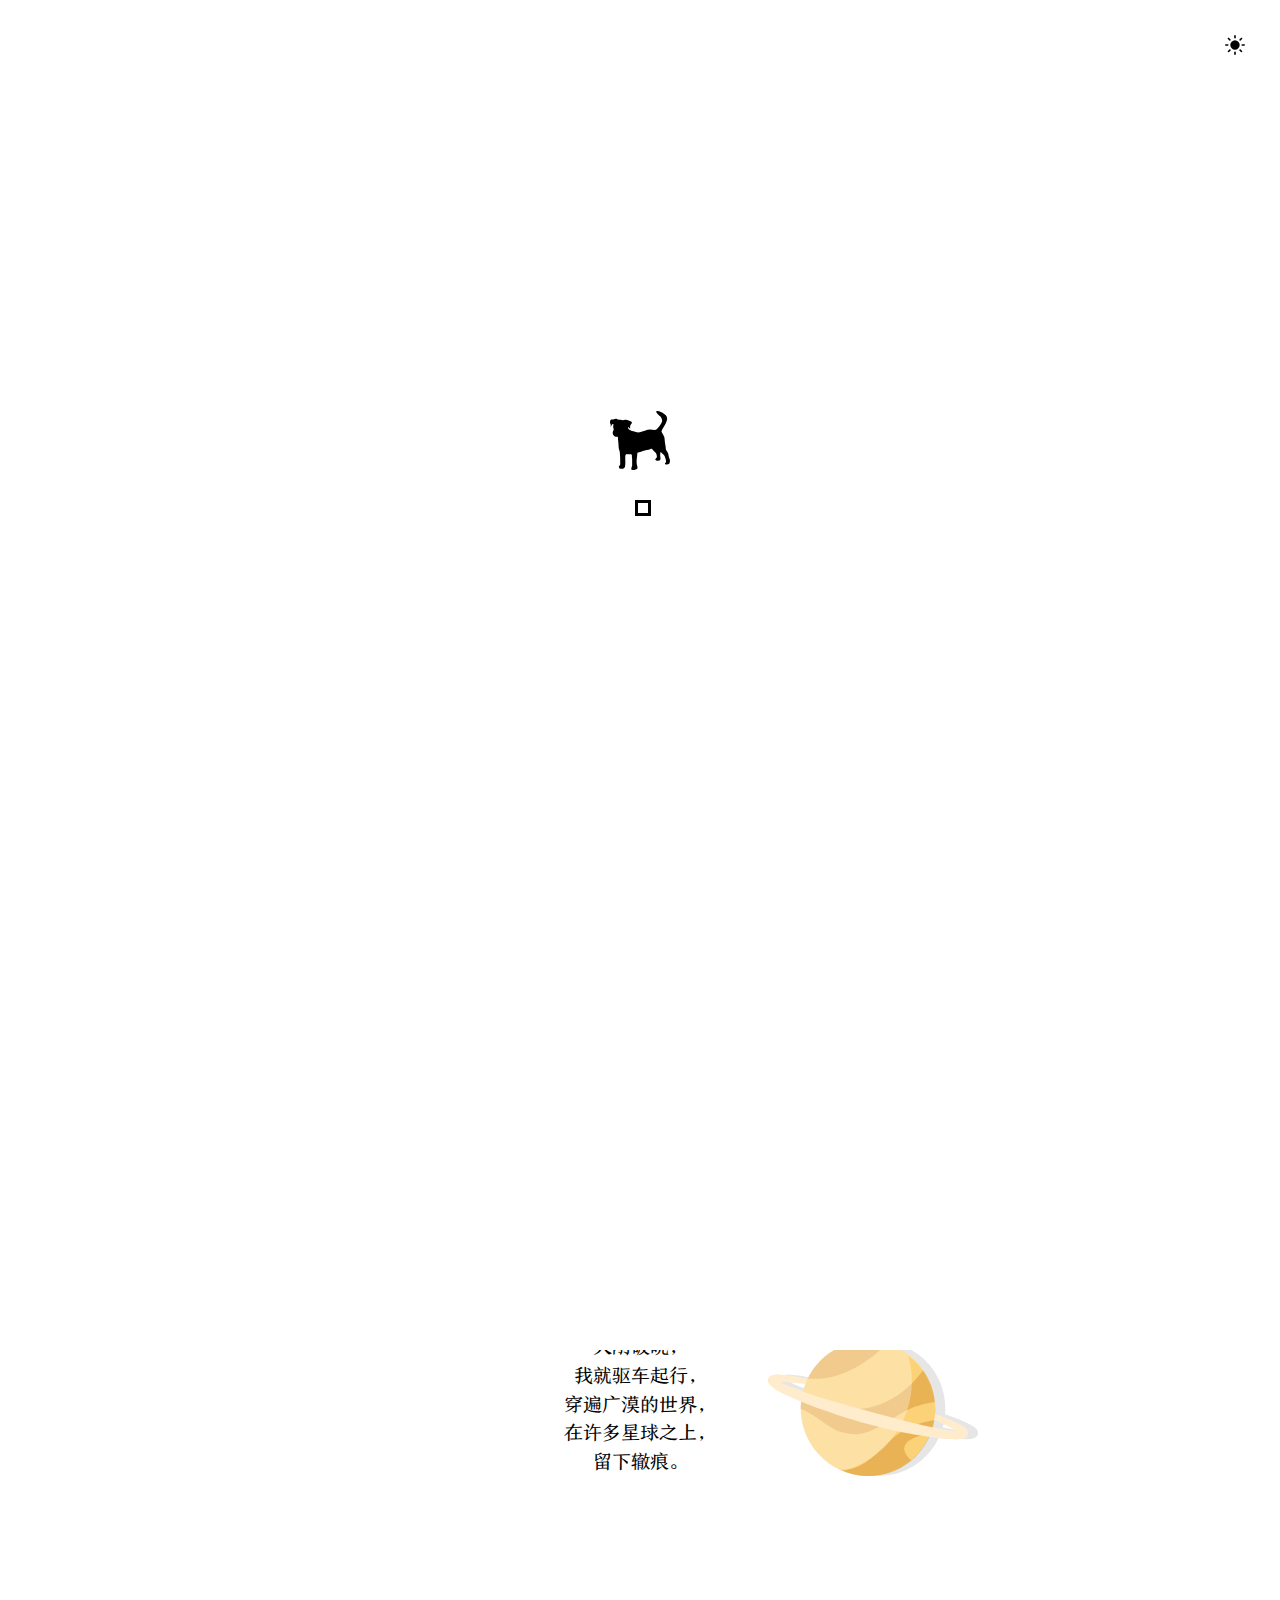
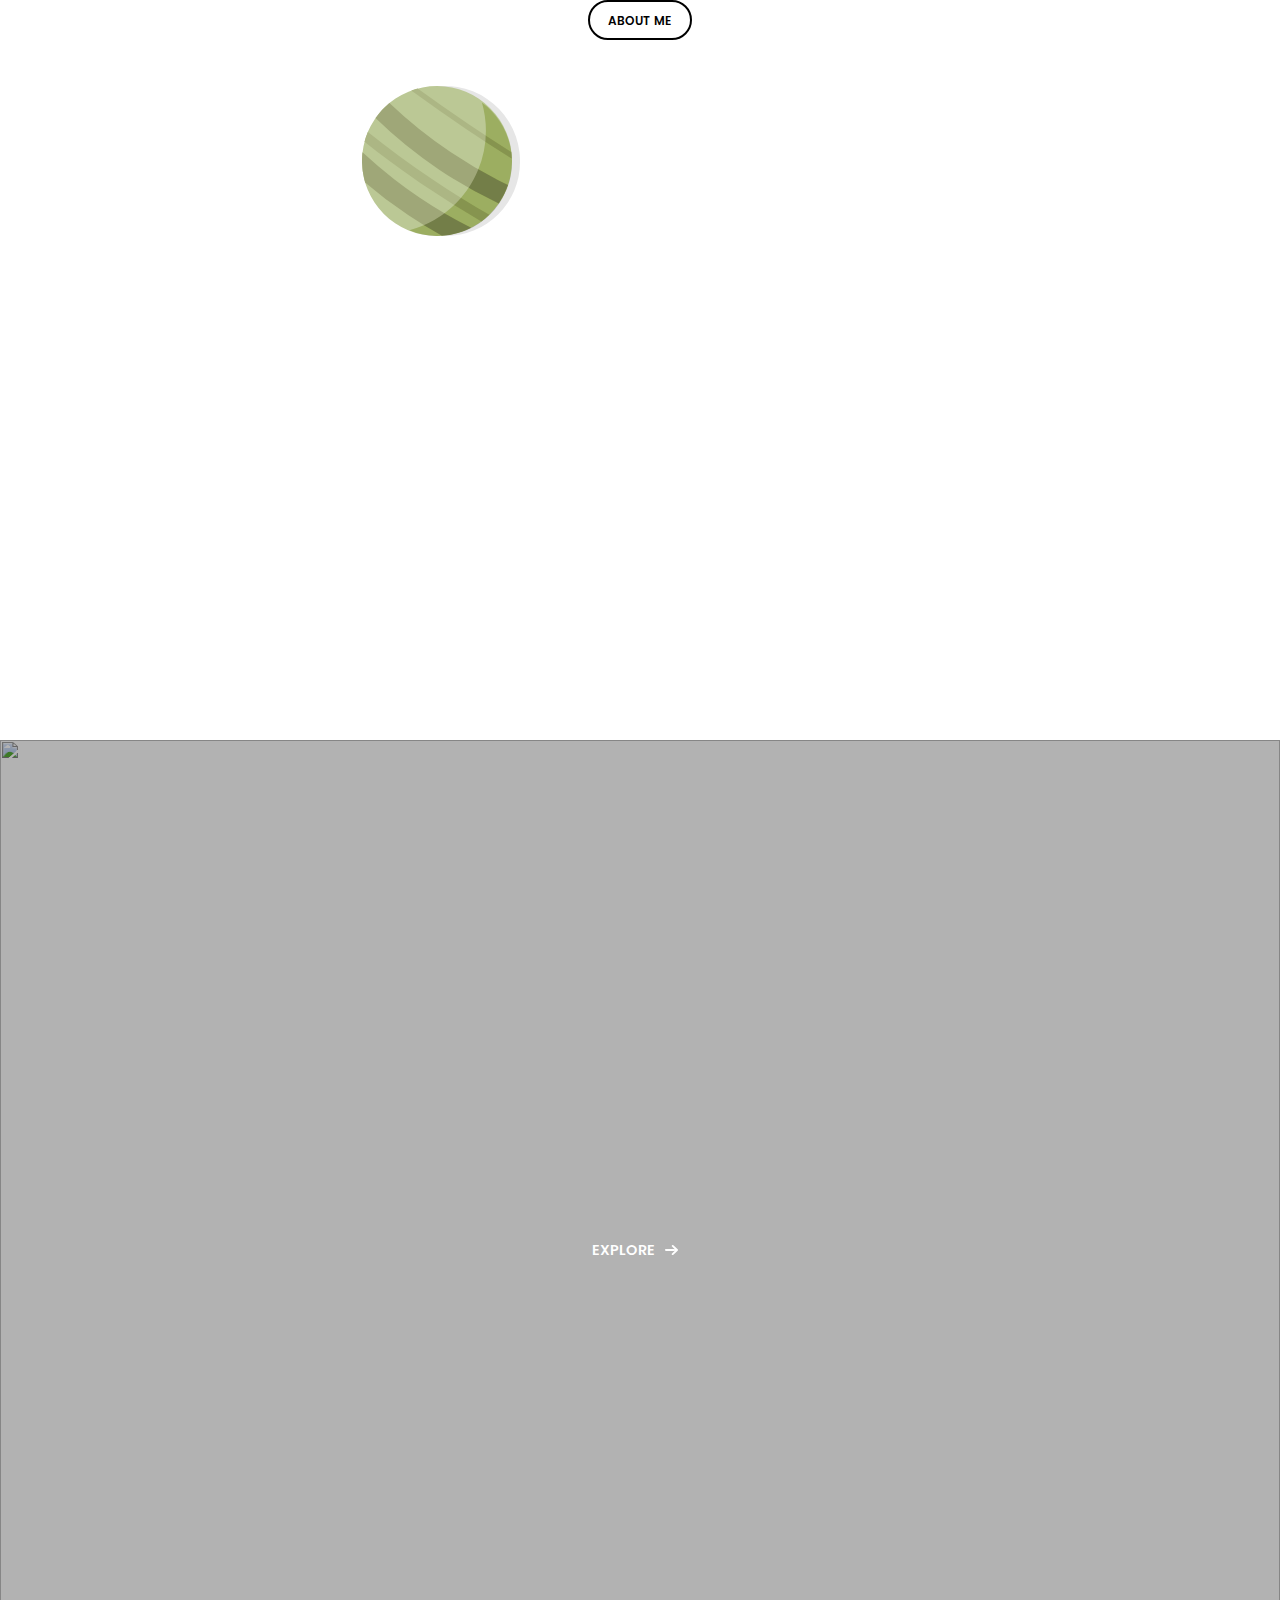
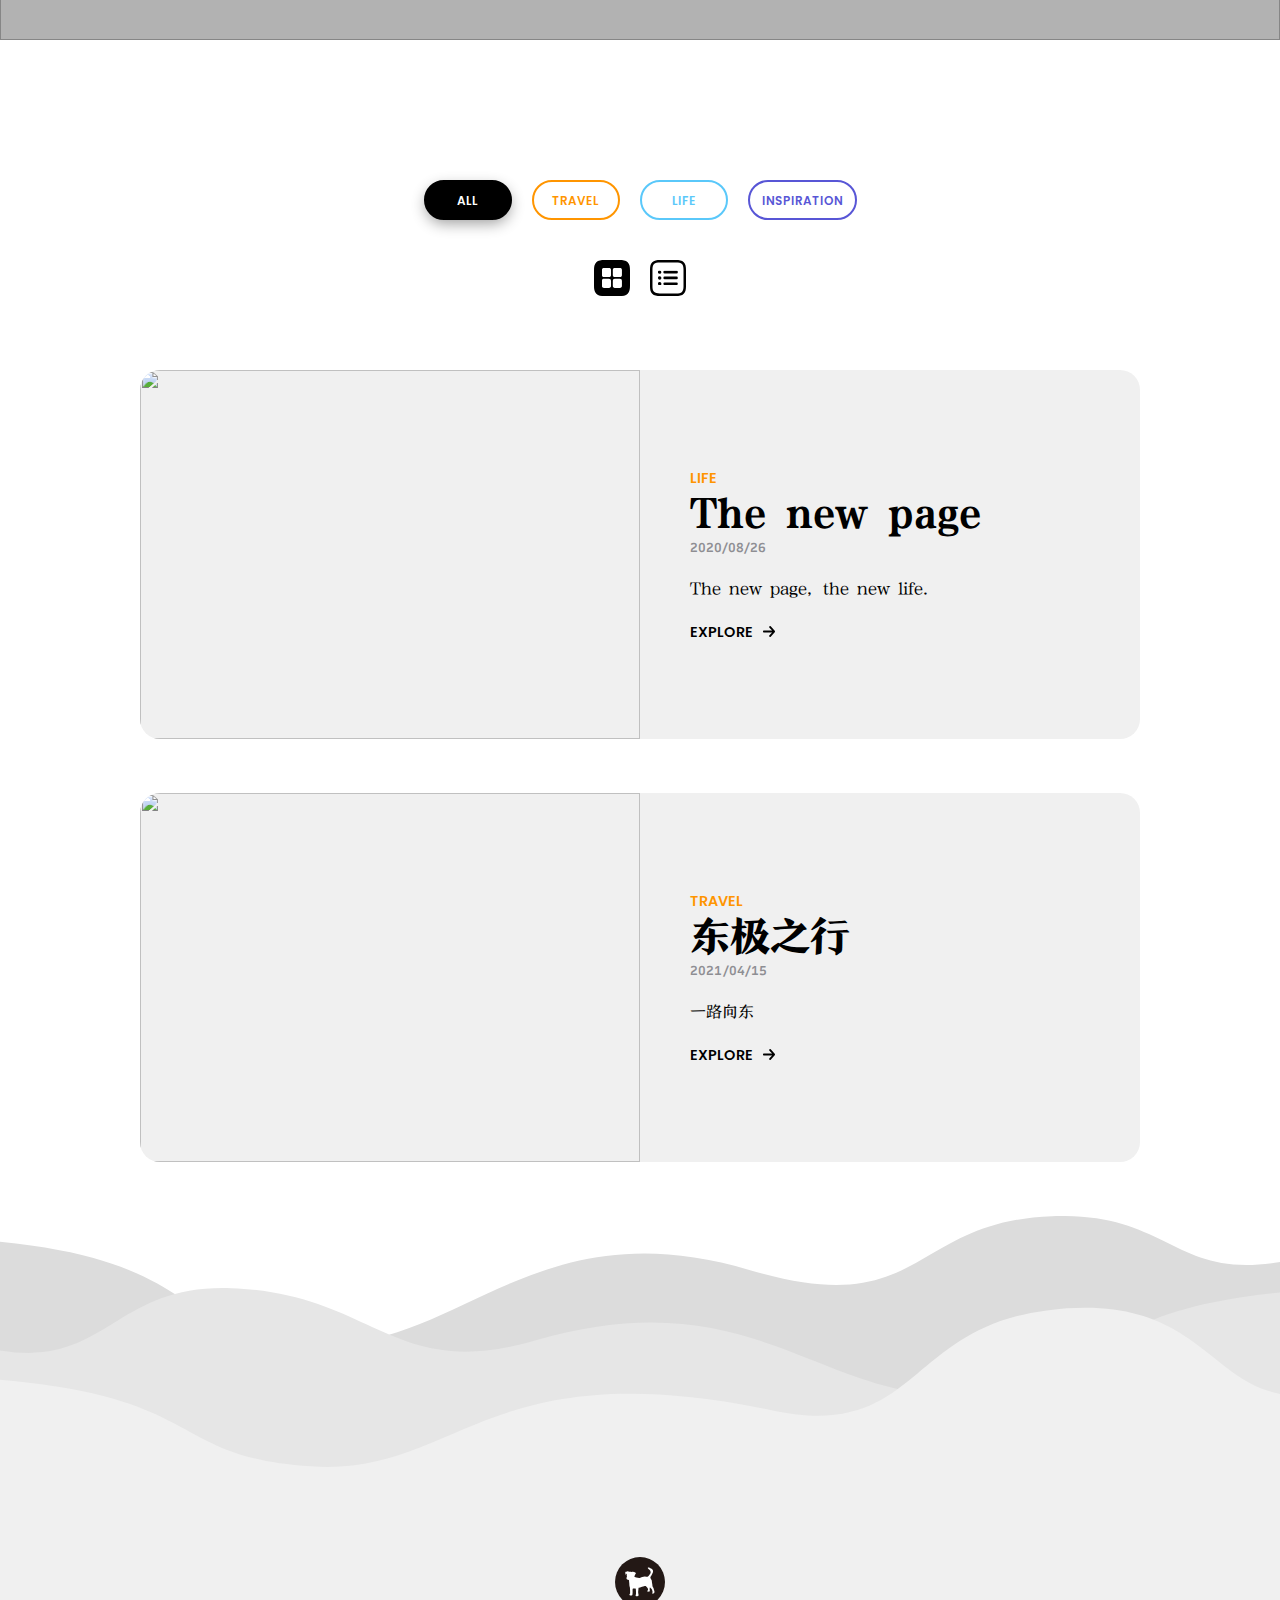
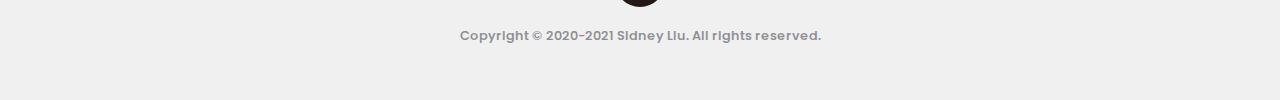
==== working/index.html @ dd2c33d0 "Update home" ====
<!DOCTYPE html>
<html lang="en">
<head>
    <meta charset="UTF-8">
    <meta name="viewport" content="width=device-width, initial-scale=1" />

    <link rel="shortcut icon" type="image/x-icon" href="res/home/favicon32.ico">
    <link rel="icon" type="image/x-icon" href="res/home/favicon32.ico">
    <link rel="apple-touch-icon" sizes="57x57" href="res/home/favicon72.png">
    <link rel="apple-touch-icon" sizes="72x72" href="res/home/favicon57.png">
    <link rel="apple-touch-icon" sizes="114x114" href="res/home/favicon114.png">
    <link rel="apple-touch-icon" sizes="144x144" href="res/home/favicon144.png">

    <title>Travel & Life - 一只狗的火星旅行计划</title>
    <meta name="description" content="Sidney Liu (cloxnu) 's travel blog">
    <meta name="keywords" content="Sidney Liu,cloxnu,travel,travel&life">

    
<style>
@font-face {
    font-family: FZYanS;
    src: url("res/font/FZYanSJW.woff2") format('woff2');
    font-weight: normal;
    font-style: normal;
}

@font-face {
    font-family: FZYanS;
    src: url("res/font/FZYanSJWBold.woff2") format('woff2');
    font-weight: bold;
}

 
 
 
 

@font-face {
    font-family: Recursive;
    src: url("res/font/Recursive.woff2") format('woff2');
    font-style: oblique 0deg 15deg;
    font-weight: 300 1000;
    font-display: swap;
}

@font-face {
    font-family: Poppins;
    src: url("res/font/Poppins.ttf");
    font-weight: 300 1000;
}

 
 
 
 
 

 
 
 
 
 
</style>


    <script src="res/js/darkmode.js"></script>
    <script src="res/js/loading.js"></script>
    <script src="res/js/read.js"></script>
    <script src="res/js/home.js"></script>
    <link rel="preload" href="res/font/FZYanSJW.woff2" as="font">
    <link rel="preload" href="res/font/FZYanSJWBold.woff2" as="font">
    <link rel="stylesheet" type="text/css" href="res/css/darkmode.css"/>
    <link rel="stylesheet" type="text/css" href="res/css/loading.css"/>
    <link rel="stylesheet" type="text/css" href="res/css/home.css"/>
    <link rel="stylesheet" type="text/css" href="res/css/cover.css"/>
    <link rel="stylesheet" type="text/css" href="res/css/foot.css"/>

    <script src="https://www.gstatic.com/firebasejs/7.19.1/firebase-app.js"></script>
    <script src="https://www.gstatic.com/firebasejs/7.19.1/firebase-analytics.js"></script>
    <script src="res/js/firebase.js"></script>
</head>

<body class="loading touch">
<script>document.body.classList.add(dark_mode_class_name);</script>


<div id="dark-mode-div" class="touch">
    <label id="dark-mode-label">
        <input type="checkbox" id="dark-mode-input" onclick="dark_mode_clicked()">
        <img id="dark-mode-sun-img" class="dark-mode-img black-foreground" src="res/home/sun.svg"/>
        <img id="dark-mode-moon-img" class="dark-mode-img white-foreground" src="res/home/moon.svg"/>
    </label>
</div>


    <div id="loading-wrapper">
        <span id="loading-shadow"></span>
        <span id="loading-shelter"></span>
        <div id="loading-div">
            <img src="res/home/dog.svg" id="loading-img"/>
            <span id="loader">
                <span id="loader-inner"></span>
            </span>
        </div>
    </div>


<div id="head">
    <div id="bg-video">
        <video autoplay muted playsinline loop poster="res/home/head3.jpg" id="head1">
        <source src="res/home/head3.mp4" type="video/mp4">
        </video>
    </div>
    <div id="bg-interact"></div>
    <div id="head-shelter" class="black-shelter"></div>
    <img src="res/home/travelDogIconHome.png" class="head-logo black-foreground"/>
    <img src="res/home/travelDogIconHome_white.png" class="head-logo white-foreground"/>
    <img src="res/home/downarrow.svg" id="head-arrow"/>
</div>
<div id="welcome">
    <div id="welcome-planet1-div">
        <img src="res/home/planet1_shadow.svg" id="welcome-planet1-shadow"/>
        <img src="res/home/planet1.svg" id="welcome-planet1"/>
    </div>
    <div id="welcome-planet2-div">
        <img src="res/home/planet2_shadow.svg" id="welcome-planet2-shadow"/>
        <img src="res/home/planet2.svg" id="welcome-planet2"/>
    </div>

    <div id="welcome-p1-wrapper">
        <p class="welcome-p" id="welcome-p1">
            我旅行的时间很长，<br/>
            旅途也是很长的。<br/>
            天刚破晓，<br/>
            我就驱车起行，<br/>
            穿遍广漠的世界，<br/>
            在许多星球之上，<br/>
            留下辙痕。
        </p>
    </div>
    <div id="welcome-p2-wrapper">
        <p class="welcome-p" id="welcome-p2">
            这里始终秉承着对艺术的执念，<br/>
            和对灵感的敬畏，<br/>
            记录着，<br/>
            眼前奇妙的世界。<br/><br/>
            探索中...
        </p>
    </div>

    <a id="about-me-a" class="button-link touch" href="https://clox.nu">
        <p class="western">ABOUT ME</p>
    </a>
</div>
<div id="top-div" class="cover-style-1 dark-mode-on" >
    <img src="20200826/res/img1.png" id="top-cover" class="cover-image"/>
    <span id="top-shelter" class="cover-shelter"></span>
    <p id="top-date" class="cover-date"></p>
    <div id="top-text" class="cover-text">
        <div class="cover-text-1">
            <a id="top-title" class="cover-title transition touch"></a>
            <p id="top-class" class="cover-class"></p>
        </div>
        <div class="cover-text-2">
            <a id="top-desc" class="cover-desc transition"></a>
            <a id="top-link" class="cover-link transition">EXPLORE
                <img src="res/home/arrow_right.svg" id="top-link-img" class="cover-link-img"/>
            </a>
        </div>
    </div>
</div>
<div id="class-div">
    <a id="class-btn-all" class="button-link touch class-btn active" onclick="class_btn_clicked('all')">
        <p class="western">ALL</p>
    </a>
    <a id="class-btn-travel" class="button-link touch class-btn" onclick="class_btn_clicked('travel')">
        <p class="western">TRAVEL</p>
    </a>
    <a id="class-btn-life" class="button-link touch class-btn" onclick="class_btn_clicked('life')">
        <p class="western">LIFE</p>
    </a>
    <a id="class-btn-inspiration" class="button-link touch class-btn" onclick="class_btn_clicked('inspiration')">
        <p class="western">INSPIRATION</p>
    </a>
</div>
<div id="layout-div">
    <a id="layout-btn-grid" class="img-button-link touch layout-btn active" onclick="layout_btn_clicked('grid')">
        <img src="res/home/layout_button_fill.svg" class="active-img"/>
        <img src="res/home/layout_button.svg" class="inactive-img"/>
        <img src="res/home/grid.svg" class="foreground-img"/>
        <span class="btn-shelter"></span>
    </a>
    <a id="layout-btn-list" class="img-button-link touch layout-btn" onclick="layout_btn_clicked('list')">
        <img src="res/home/layout_button_fill.svg" class="active-img"/>
        <img src="res/home/layout_button.svg" class="inactive-img"/>
        <img src="res/home/list.svg" class="foreground-img"/>
        <span class="btn-shelter"></span>
    </a>
</div>
<div id="blog-div" >
    
    <div id="blog-0-div" class="cover-style-2 ${reverse_class} blog-class-life"
         style="--style2-h-in-w500:  100vh ">
        <hr class="cover-hr" style="opacity:  0 ">
        <a id="blog-0-cover-link" class="cover-image-link transition" href="20200826" style="display:  block ">
            <img src="20200826/res/img1.png" id="blog-0-cover" class="cover-image"/>
        </a>
        <div id="blog-0-text" class="cover-text">
            <span id="blog-0-class" class="cover-class" style="color: var(--orange)">life</span>
            <a id="blog-0-title" href="20200826" class="cover-title transition">The new page</a>
            <span id="blog-0-date" class="cover-date">2020/08/26</span>
            <a id="blog-0-desc" href="20200826" class="cover-desc transition">The new page, the new life.</a>
            <a id="blog-0-link" href="20200826" class="cover-link transition">EXPLORE
                <img src="res/home/arrow_right.svg" id="blog-0-link-img" class="cover-link-img"/>
            </a>
        </div>
        <a id="blog-0-whole-link" class="cover-whole-link transition" href="20200826"></a>
    </div>
    
    <div id="blog-1-div" class="cover-style-2 ${reverse_class} blog-class-travel"
         style="--style2-h-in-w500:  100vh ">
        <hr class="cover-hr" style="opacity:  1 ">
        <a id="blog-1-cover-link" class="cover-image-link transition" href="20210725" style="display:  block ">
            <img src="20210725/cover.jpg" id="blog-1-cover" class="cover-image"/>
        </a>
        <div id="blog-1-text" class="cover-text">
            <span id="blog-1-class" class="cover-class" style="color: var(--orange)">travel</span>
            <a id="blog-1-title" href="20210725" class="cover-title transition">东极之行</a>
            <span id="blog-1-date" class="cover-date">2021/04/15</span>
            <a id="blog-1-desc" href="20210725" class="cover-desc transition">一路向东</a>
            <a id="blog-1-link" href="20210725" class="cover-link transition">EXPLORE
                <img src="res/home/arrow_right.svg" id="blog-1-link-img" class="cover-link-img"/>
            </a>
        </div>
        <a id="blog-1-whole-link" class="cover-whole-link transition" href="20210725"></a>
    </div>
    
</div>


<div id="foot-img">
    
<svg version="1.1" id="wave-svg" xmlns="http://www.w3.org/2000/svg" xmlns:xlink="http://www.w3.org/1999/xlink" x="0px" y="0px"
     viewBox="0 0 5238.1 1184.6" style="enable-background:new 0 0 5238.1 1184.6;" xml:space="preserve">
    <path class="foot-wave0" d="M0,105.3c848.3,84.7,682.7,374.4,1267.4,418.4C1870.2,569,2171-48.1,3069.8,221.5
	C3782.2,435.1,3722,21.4,4306,0.7c481.7-17,495.4,260.6,932.2,187.3v682.2H0V105.3z"/>
    <path class="foot-wave1" d="M5238.1,312.6C4389.8,397.3,4555.5,687,3970.7,731c-602.8,45.4-880-484.1-1781-221.1
	c-584.6,170.6-659.4-193.6-1243.4-214.2C464.7,278.7,436.7,623.4,0,550v527.6h5238.1V312.6z"/>
    <path class="foot-wave2" d="M0,670c848.3,73.2,688,316.5,1272.8,354.6c602.8,39.2,707-478.6,1888.4-228.9
	c594,125.5,546.7-336.6,1122.9-409.4c598.5-75.6,649.5,283.7,954.1,341.9v456.4H0V670z"/>
</svg>

</div>
<div id="foot">
    <div id="foot-logo-div">
        <img id="foot-logo" src="res/home/travelDog.svg"/>
        <img id="foot-logo-white" src="res/home/travelDog_white.svg"/>
    </div>
    <span id="foot-copyright">Copyright © 2020-2021 Sidney Liu. All rights reserved.</span>
</div>


</body>

<script src="res/js/generate_blog_html.js"></script>
<script src="res/js/loading_transition.js"></script>
<script src="res/js/home_foot.js"></script>
<script src="res/js/touch.js"></script>
</html>
---- working/res/css/darkmode.css ----
.dark-mode-off {
    --background-color: #FFF;
    --foreground-color: #000;
    --shadow-color: rgba(0, 0, 0, 0.05);
    --dark-mode-btn-bgcolor: rgb(240, 240, 240);
    --quote-bgcolor: rgb(240, 240, 240);
    --quote-fgcolor: rgb(100, 100, 100);
    --line-color: rgb(230, 230, 230);
    --black-foreground-opacity: 1;
    --white-foreground-opacity: 0;
    --black-shelter-opacity: 0;
    --white-shelter-opacity: 0.3;
    --dark-mode-icon-flip: 180deg;
    --foreground-brightness: 0%;
    --background-brightness: 100%;
    --light-grey-brightness: 90%;
    --button-bgcolor: rgb(240, 240, 240);
    --button-highlight-bgcolor: rgb(220, 220, 220);

    --green: rgb(52, 199, 89);
    --red: rgb(255, 59, 48);
    --blue: rgb(0, 122, 255);
    --indigo: rgb(88, 86, 214);
    --orange: rgb(255, 149, 0);
    --teal: rgb(90, 200, 250);
    --light-grey: rgb(209, 209, 214);
    --light-grey2: rgb(229, 229, 234);
    --light-grey3: rgb(242, 242, 247);
    --grey: rgb(142, 142, 147);

    --foot-wave0: rgb(220, 220, 220);
    --foot-wave1: rgb(230, 230, 230);
    --foot-wave2: rgb(240, 240, 240);
}

.dark-mode-on {
    --background-color: #202020;
    --foreground-color: #FFF;
    --shadow-color: rgba(255, 255, 255, 0.05);
    --dark-mode-btn-bgcolor: rgb(50, 50, 50);
    --quote-bgcolor: rgb(50, 50, 50);
    --quote-fgcolor: rgb(200, 200, 200);
    --line-color: rgb(100, 100, 100);
    --black-foreground-opacity: 0;
    --white-foreground-opacity: 1;
    --black-shelter-opacity: 0.3;
    --white-shelter-opacity: 0;
    --dark-mode-icon-flip: 0deg;
    --foreground-brightness: 100%;
    --background-brightness: 12.5%;
    --light-grey-brightness: 10%;
    --button-bgcolor: rgb(40, 40, 40);
    --button-highlight-bgcolor: rgb(50, 50, 50);

    --green: rgb(48, 209, 88);
    --red: rgb(255, 69, 58);
    --blue: rgb(10, 132, 255);
    --indigo: rgb(94, 92, 230);
    --orange: rgb(255, 159, 10);
    --teal: rgb(100, 210, 255);
    --light-grey: rgb(58, 58, 60);
    --light-grey2: rgb(44, 44, 46);
    --light-grey3: rgb(28, 28, 30);
    --grey: rgb(142, 142, 147);

    --foot-wave0: rgb(78, 78, 78);
    --foot-wave1: rgb(64, 64, 64);
    --foot-wave2: rgb(50, 50, 50);
}

.black-foreground {
    opacity: var(--black-foreground-opacity);
}

.white-foreground {
    opacity: var(--white-foreground-opacity);
}

.black-shelter {
    opacity: var(--black-shelter-opacity);
}

.white-shelter {
    opacity: var(--white-shelter-opacity);
}

div#dark-mode-div {
    position: fixed;
    top: 20px;
    right: 20px;
    width: 50px;
    height: 50px;
    border-radius: 50%;
    cursor: pointer;
    transform-style: preserve-3d;
    -webkit-transform-style: preserve-3d;
    perspective: 150px;
    -webkit-perspective: 150px;
    overflow: hidden;
    z-index: 50;
    transition: width 0.3s, height 0.3s, transform 0.3s;
    -webkit-transition: width 0.3s, height 0.3s, -webkit-transform 0.3s;
}

label#dark-mode-label {
    position: absolute;
    width: 100%;
    height: 100%;
    cursor: pointer;
    background-color: var(--background-color);
    transform: rotateX(var(--dark-mode-icon-flip));
    border-radius: 50%;
    z-index: 50;
    transition: border-radius 0.3s, transform 0.3s, background-color 0.5s;
    -webkit-transition: border-radius 0.3s, -webkit-transform 0.3s, background-color 0.5s;
}

label#dark-mode-label::after {
    content: "";
    position: absolute;
    top: 0;
    left: 0;
    width: 100%;
    height: 100%;
    user-select: none;
    -webkit-user-select: none;
    z-index: 51;
}

@media (hover: hover) and (pointer: fine) {
    div#dark-mode-div:hover {
        width: 60px;
        height: 60px;
        transform: translate(-5px, 5px);
        -webkit-transform: translate(-5px, 5px);
    }
    div#dark-mode-div:hover label#dark-mode-label {
        background-color: var(--dark-mode-btn-bgcolor);
    }
}

div#dark-mode-div.on-touch {
    width: 60px;
    height: 60px;
    transform: translate(-5px, 5px);
    -webkit-transform: translate(-5px, 5px);
}

div#dark-mode-div.on-touch label#dark-mode-label {
    background-color: var(--dark-mode-btn-bgcolor);
}

.dark-mode-img {
    position: absolute;
    top: 50%;
    left: 50%;
    transform: translate(-50%, -50%);
    -webkit-transform: translate(-50%, -50%);
    width: 40%;
    height: 40%;
    z-index: 50;
    transition: opacity 0.3s;
    -webkit-transition: opacity 0.3s;
}

input#dark-mode-input {
    display: none;
}
---- working/res/css/loading.css ----
/*div#loading-wrapper {*/
/*    position: fixed;*/
/*    width: 100vw;*/
/*    height: 100vh;*/
/*    left: 0;*/
/*    top: 0;*/
/*    overflow-x: hidden;*/
/*    overflow-y: hidden;*/
/*    z-index: 45;*/
/*}*/

div#loading-div {
    position: fixed;
    width: 100vw;
    height: 100vh;
    left: 0;
    background-color: var(--background-color);
    z-index: 45;
    transition: opacity 0.5s, background-color 0.5s, top ease-in-out 0.5s;
    -webkit-transition: opacity 0.5s, background-color 0.5s, top ease-in-out 0.5s;
}

div#loading-div {
    top: -100vh;
}

.loading div#loading-div {
    top: 0vh;
}

span#loading-shadow {
    position: fixed;
    width: 100vw;
    height: 100vh;
    top: 0;
    left: 0;
    pointer-events: none;
    background-color: black;
    opacity: 0;
    z-index: 43;
    transition: opacity 1s;
    -webkit-transition: opacity 1s;
}

.loading span#loading-shadow {
    opacity: 0.8;
}

.loading {
    overflow: hidden;
}

/*span#loading-shelter {*/
/*    display: none;*/
/*}*/

.loading span#loading-shelter {
    /*display: block;*/
    position: fixed;
    width: 200vw;
    height: 200vh;
    top: -50vh;
    left: -50vw;
    background-color: var(--background-color);
    z-index: 44;
}

img#loading-img {
    position: absolute;
    width: 60px;
    height: auto;
    max-width: 80%;
    bottom: 50%;
    left: 50%;
    transform: translate(-50%, 20px);
    -webkit-transform: translate(-50%, 20px);
    filter: brightness(var(--foreground-brightness));
    z-index: 46;
    transition: opacity 0.3s, filter 0.5s;
    -webkit-transition: opacity 0.3s, filter 0.5s;
}

/*span#loader {*/
/*    --loader-size: 6px;*/

/*    position: absolute;*/
/*    width: var(--loader-size);*/
/*    height: var(--loader-size);*/
/*    top: calc(50% + 50px);*/
/*    left: 50%;*/
/*    transform: translateX(-50%);*/
/*    -webkit-transform: translateX(-50%);*/
/*    margin-top: calc(-(var(--loader-size) / 2));*/
/*    margin-left: calc(-(var(--loader-size) / 2));*/
/*    perspective: 180px;*/
/*    z-index: 46;*/
/*}*/

/*span#loader::before, span#loader::after {*/
/*    content: "";*/
/*    position: absolute;*/
/*    width: 100%;*/
/*    height: 100%;*/
/*    border-radius: 50%;*/
/*}*/

/*span#loader::before {*/
/*    left: calc(-1 * var(--loader-size));*/
/*    background-color: var(--foreground-color);*/
/*    transform: translateZ(0);*/
/*    -webkit-transform: translateZ(0);*/
/*    z-index: 46;*/
/*    transition: background-color 0.5s;*/
/*    -webkit-transition: background-color 0.5s;*/
/*    animation: rotation1 1.5s ease-out infinite;*/
/*    -webkit-animation: rotation1 1.5s ease-out infinite;*/
/*}*/

/*span#loader::after {*/
/*    right: calc(-1 * var(--loader-size));*/
/*    background-color: var(--foreground-color);*/
/*    transform: translateZ(0);*/
/*    -webkit-transform: translateZ(0);*/
/*    z-index: 46;*/
/*    transition: background-color 0.5s;*/
/*    -webkit-transition: background-color 0.5s;*/
/*    animation: rotation2 1.5s ease-out infinite;*/
/*    -webkit-animation: rotation2 1.5s ease-out infinite;*/
/*}*/

/*@keyframes rotation1 {*/
/*    25% { left: 0; transform: translateZ(-30px); }*/
/*    50% { left: calc(var(--loader-size)); transform: translateZ(0); }*/
/*    75% { left: 0; transform: translateZ(60px); z-index: 47; }*/
/*}*/

/*@-webkit-keyframes rotation1 {*/
/*    25% { left: 0; -webkit-transform: translateZ(-30px); }*/
/*    50% { left: calc(var(--loader-size)); -webkit-transform: translateZ(0); }*/
/*    75% { left: 0; -webkit-transform: translateZ(60px); z-index: 47; }*/
/*}*/

/*@keyframes rotation2 {*/
/*    25% { right: 0; transform: translateZ(60px); z-index: 47; }*/
/*    50% { right: calc(var(--loader-size)); transform: translateZ(0); }*/
/*    75% { right: 0; transform: translateZ(-30px); }*/
/*}*/

/*@-webkit-keyframes rotation2 {*/
/*    25% { right: 0; -webkit-transform: translateZ(60px); z-index: 47; }*/
/*    50% { right: calc(var(--loader-size)); -webkit-transform: translateZ(0); }*/
/*    75% { right: 0; -webkit-transform: translateZ(-30px); }*/
/*}*/

span#loader {
    display: inline-block;
    width: 10px;
    height: 10px;
    position: absolute;
    top: calc(50% + 50px);
    left: calc(50% - 5px);
    border: 3px solid var(--foreground-color);
    transition: border 0.5s;
    -webkit-transition: border 0.5s;
    animation: loader 2s infinite ease;
    -webkit-animation: loader 2s infinite ease;
}

span#loader-inner {
    vertical-align: top;
    display: inline-block;
    width: 100%;
    background-color: var(--foreground-color);
    transition: background-color 0.5s;
    -webkit-transition: background-color 0.5s;
    animation: loader-inner 2s infinite ease-in;
    -webkit-animation: loader-inner 2s infinite ease-in;
}

@keyframes loader {
    0% { transform: rotate(0deg); }
    25% { transform: rotate(180deg); }
    50% { transform: rotate(180deg); }
    75% { transform: rotate(360deg); }
    100% { transform: rotate(360deg); }
}

@-webkit-keyframes loader {
    0% { -webkit-transform: rotate(0deg); }
    25% { -webkit-transform: rotate(180deg); }
    50% { -webkit-transform: rotate(180deg); }
    75% { -webkit-transform: rotate(360deg); }
    100% { -webkit-transform: rotate(360deg); }
}

@keyframes loader-inner {
    0% { height: 0%; }
    25% { height: 0%; }
    50% { height: 100%; }
    75% { height: 100%; }
    100% { height: 0%; }
}

@-webkit-keyframes loader-inner {
    0% { height: 0%; }
    25% { height: 0%; }
    50% { height: 100%; }
    75% { height: 100%; }
    100% { height: 0%; }
}
---- working/res/css/home.css ----
body {
    margin: 0 0 0 0;
    transition: background-color 0.5s;
    -webkit-transition: background-color 0.5s;
    background-color: var(--background-color);
}

#bg-video, #bg-interact, #head {
    position: absolute;
    width: 100%;
    height: 100vh;
    top: 0; left: 0;
}

#bg-video {
    z-index: 1;
}

#bg-interact {
    opacity: 0;
    z-index: 10;
}

#head {
    position: relative;
    z-index: 5;
}

#head-shelter {
    position: absolute;
    width: 100%;
    height: 100%;
    background-color: black;
    transition: opacity 0.3s;
    -webkit-transition: opacity 0.3s;
    z-index: 6;
}

video#head1 {
    position: absolute;
    object-fit: cover;
    object-position: center;
    width: 100%;
    height: 100%;
    top: 0; left: 0;
    z-index: 1;
}

.head-logo {
    position: absolute;
    margin: auto;
    top: 50%;
    left: 50%;
    transform: translate(-50%, -50%);
    -webkit-transform: translate(-50%, -50%);
    width: 500px;
    max-width: 80%;
    height: auto;
    max-height: 40%;
    object-fit: contain;
    object-position: center;
    transition: opacity 0.3s;
    -webkit-transition: opacity 0.3s;
    z-index: 7;
}

img#head-arrow {
    position: absolute;
    bottom: 25px;
    left: 50%;
    transform: translate(-50%, 0);
    -webkit-transform: translate(-50%, 0);
    width: 12px;
    height: auto;
    z-index: 7;
    animation: head-arrow-animation 2s ease-in-out infinite;
    -webkit-animation: head-arrow-animation 2s ease-in-out infinite;
}

@keyframes head-arrow-animation {
    0% { transform: translate(-50%, 0px); }
    50% { transform: translate(-50%, 10px); }
    100% { transform: translate(-50%, 0px); }
}

@-webkit-keyframes head-arrow-animation {
    0% { -webkit-transform: translate(-50%, 0px); }
    50% { -webkit-transform: translate(-50%, 10px); }
    100% { -webkit-transform: translate(-50%, 0px); }
}

div#welcome {
    position: relative;
    /*display: flex;*/
    width: 100%;
    height: 160vh;
    overflow-y: hidden;
    z-index: 10;
}

.welcome-p {
    position: absolute;
    font: normal 1.2em FZYanS;
    line-height: 150%;
    margin: auto;
    text-align: center;
    left: 0;
    right: 0;
    color: var(--foreground-color);
    z-index: 11;
    transition: color 0.5s;
    -webkit-transition: color 0.5s;
}

@media screen and (max-height: 500px) {
    .welcome-p {
        font-size: 0.8em;
    }
}

@media screen and (max-height: 300px) {
    .welcome-p {
        font-size: 0.4em;
    }
}

#welcome-planet1-div {
    position: absolute;
    bottom: 60%;
    left: 60%;
    width: 20%;
    max-width: 200px;
    height: auto;
    z-index: 13;
    opacity: 1;
}

#welcome-planet1 {
    position: absolute;
    bottom: 0;
    left: 0;
    width: 100%;
    height: auto;
    z-index: 13;
}

#welcome-planet1-shadow {
    position: absolute;
    bottom: 0;
    right: -5%;
    width: 100%;
    height: auto;
    filter: brightness(var(--light-grey-brightness));
    z-index: 12;
    transition: filter 0.5s;
    -webkit-transition: filter 0.5s;
}

#welcome-planet2-div {
    position: absolute;
    top: 65%;
    right: 60%;
    width: 15%;
    max-width: 150px;
    height: auto;
    z-index: 13;
    opacity: 1;
}

#welcome-planet2 {
    position: absolute;
    bottom: 0;
    left: 0;
    width: 100%;
    height: auto;
    z-index: 13;
}

#welcome-planet2-shadow {
    position: absolute;
    bottom: 0;
    right: -5%;
    width: 100%;
    height: auto;
    filter: brightness(var(--light-grey-brightness));
    z-index: 12;
    transition: filter 0.5s;
    -webkit-transition: filter 0.5s;
}

p#welcome-p1 {
    bottom: 60%;
    opacity: 1;
}

p#welcome-p2 {
    top: 60%;
    opacity: 0;
}

div#welcome-p1-wrapper {
    opacity: 1;
    transition: opacity 0.3s;
    -webkit-transition: opacity 0.3s;
}

div#welcome-p2-wrapper {
    opacity: 0;
    transition: opacity 0.3s;
    -webkit-transition: opacity 0.3s;
}

a#about-me-a {
    position: absolute;
    top: 50%;
    left: 50%;
    transform: translate(-50%, -50%);
    width: 100px;
    height: 36px;
    border-radius: 20px;
    z-index: 13;
}

a#about-me-a::before {
    z-index: 12;
}

.button-link {
    text-decoration: none;
    color: var(--foreground-color);
    border: solid 2px var(--foreground-color);
    display: flex;
    text-align: center;
    transition: color 0.5s, background-color 0.5s, border-color 0.5s;
    -webkit-transition: color 0.5s, background-color 0.5s, border-color 0.5s;
}

.button-link::before {
    content: "";
    position: absolute;
    width: 100%;
    height: 100%;
    top: 0;
    left: 0;
    border-radius: inherit;
    box-shadow: 0 5px 15px var(--foreground-color);
    opacity: 0;
    transition: opacity 0.5s, box-shadow 0.5s;
    -webkit-transition: opacity 0.5s, box-shadow 0.5s;
}

@media (hover: hover) and (pointer: fine) {
    .button-link:hover {
        background-color: var(--foreground-color);
        color: var(--background-color);
    }

    .button-link:hover::before {
        opacity: 0.4;
    }
}

.button-link.on-touch,
.button-link.active {
    background-color: var(--foreground-color);
    color: var(--background-color);
}

.button-link.on-touch::before,
.button-link.active::before {
    opacity: 0.4;
}

.button-link .western {
    margin: auto;
    font: 580 12px Poppins;
    user-select: none;
    -webkit-user-select: none;
}

.img-button-link {
    text-decoration: none;
    transition: color 0.5s, background-color 0.5s;
    -webkit-transition: color 0.5s, background-color 0.5s;
}

.img-button-link .active-img,
.img-button-link .inactive-img {
    position: absolute;
    width: 100%;
    height: 100%;
    top: 0;
    left: 0;
    filter: brightness(var(--foreground-brightness));
    user-select: none;
    -webkit-user-select: none;
    transition: opacity 0.5s, filter 0.5s;
    -webkit-transition: opacity 0.5s, filter 0.5s;
}

.img-button-link .active-img {
    opacity: 0;
}

.img-button-link .inactive-img {
    opacity: 1;
}

.img-button-link .foreground-img {
    position: absolute;
    width: 56%;
    height: auto;
    top: 50%;
    left: 50%;
    transform: translate(-50%, -50%);
    filter: brightness(var(--foreground-brightness));
    user-select: none;
    -webkit-user-select: none;
    transition: opacity 0.5s, filter 0.5s;
    -webkit-transition: opacity 0.5s, filter 0.5s;
}

.img-button-link .btn-shelter {
    position: absolute;
    width: 100%;
    height: 100%;
    top: 0;
    left: 0;
}

@media (hover: hover) and (pointer: fine) {
    .img-button-link:hover .active-img {
        opacity: 1;
    }
    .img-button-link:hover .inactive-img {
        opacity: 0;
    }
    .img-button-link:hover .foreground-img {
        filter: brightness(var(--background-brightness));
    }
}

.img-button-link.on-touch .active-img,
.img-button-link.active .active-img {
    opacity: 1;
}

.img-button-link.on-touch .inactive-img,
.img-button-link.active .inactive-img {
    opacity: 0;
}

.img-button-link.on-touch .foreground-img,
.img-button-link.active .foreground-img {
    filter: brightness(var(--background-brightness));
}

div#top-div {
    position: relative;
    overflow: hidden;
    z-index: 10;
}

div#class-div {
    position: relative;
    width: 100%;
    height: 200px;
    display: flex;
    flex-direction: row;
    justify-content: center;
    align-items: flex-end;
    align-content: flex-end;
    flex-wrap: wrap;
    z-index: 10;
}

.class-btn {
    position: relative;
    cursor: pointer;
    margin: 0 10px 20px;
    min-width: 60px;
    padding-left: 12px;
    padding-right: 12px;
    height: 36px;
    border-radius: 20px;
    user-select: none;
    -webkit-user-select: none;
}

#class-btn-travel {
    --foreground-color: var(--orange);
}

#class-btn-life {
    --foreground-color: var(--teal);
}

#class-btn-inspiration {
    --foreground-color: var(--indigo);
}

div#layout-div {
    position: relative;
    width: 100%;
    /*height: 100px;*/
    display: flex;
    flex-direction: row;
    justify-content: center;
    align-items: flex-end;
    align-content: flex-end;
    flex-wrap: wrap;
    z-index: 10;
}

.layout-btn {
    position: relative;
    cursor: pointer;
    margin: 20px 10px;
    width: 36px;
    height: 36px;
    /*border-radius: 20px;*/
    user-select: none;
    -webkit-user-select: none;
}

.cover-image {
    z-index: 10;
}

.cover-shelter {
    z-index: 11;
}

.cover-date {
    z-index: 12;
}

.cover-title {
    z-index: 12;
}

.cover-class {
    z-index: 12;
}

.cover-desc {
    z-index: 12;
}

.cover-link {
    z-index: 12;
}

.cover-whole-link {
    z-index: 13;
}
---- working/res/css/cover.css ----
.cover-style-1 {
    width: 100%;
    height: 100vh;
}

.cover-style-1 .cover-image {
    width: 100%;
    height: 100%;
    object-fit: cover;
    object-position: center;
}

.cover-style-1 .cover-shelter {
    position: absolute;
    background-color: rgba(0, 0, 0, 0.3);
    bottom: 0;
    left: 0;
    width: 100%;
    height: 100%;
    /*opacity: 0;*/
}

.cover-style-1 .cover-text {
    position: absolute;
    top: 0;
    height: 100%;
    left: 20%;
    right: 20%;
    margin: auto;
}

.cover-style-1 .cover-text .cover-text-1 {
    position: absolute;
    display: flex;
    flex-direction: column-reverse;
    top: 0;
    height: 50%;
    left: 0;
    right: 0;
    /*margin: auto;*/
}

.cover-style-1 .cover-date {
    position: absolute;
    bottom: 30px;
    right: 30px;
    margin: 0;
    text-align: center;
    font: 600 0.8em Recursive;
    color: white;
}

.cover-style-1 .cover-title {
    position: relative;
    bottom: 12px;
    margin: 0 auto;
    /*bottom: 52%;*/
    /*left: 20%;*/
    /*right: 20%;*/
    text-align: center;
    text-decoration: none;
    font: bold 3.5em FZYanS;
    color: white;
}

.cover-style-1 .cover-title::after {
    content: "";
    display: block;
    border-bottom: solid 3px white;
    transform: scaleX(0);
    transform-origin: 0 50%;
    transition: transform 0.3s ease-in-out;
    -webkit-transition: transform 0.3s ease-in-out;
}

@media (hover: hover) and (pointer: fine) {
    .cover-style-1 .cover-title:hover::after {
        transform: scaleX(1);
    }
}

.cover-style-1 .cover-title.on-touch::after {
    transform: scaleX(1);
}

@media screen and (max-width: 500px) {
    .cover-style-1 .cover-title {
        font-size: 2.5em;
    }
}

@media screen and (max-height: 500px) {
    .cover-style-1 .cover-title {
        font-size: 2.5em;
    }
}

.cover-style-1 .cover-class {
    position: relative;
    bottom: 12px;
    margin: 0 auto;
    text-align: center;
    font: 580 0.9em Poppins;
    text-transform: uppercase;
    color: white;
}

.cover-style-1 .cover-text .cover-text-2 {
    position: absolute;
    display: flex;
    flex-direction: column;
    top: 50%;
    height: 50%;
    left: 0;
    right: 0;
    /*margin: auto;*/
}

.cover-style-1 .cover-desc {
    position: relative;
    margin: 0 auto;
    max-width: 300px;
    /*bottom: calc(15% - 30px);*/
    top: 24px;
    /*left: 20%;*/
    /*right: 20%;*/
    text-align: center;
    text-decoration: none;
    font: normal 1em FZYanS;
    color: white;
}

.cover-style-1 .cover-link {
    position: relative;
    display: flex;
    flex-direction: row;
    margin: 0 auto;
    max-width: 300px;
    top: 50px;
    text-align: center;
    text-decoration: none;
    font: 580 0.9em Poppins;
    color: white;
}

.cover-style-1 .cover-link .cover-link-img {
    position: relative;
    height: 0.7em;
    width: auto;
    margin: auto 10px;
}


/*  cover style 2  */

.cover-style-2 {
    position: relative;
    width: 90%;
    max-width: 1000px;
    height: 41vh;
    display: flex;
    flex-direction: row;
    margin: 6vh auto;
    border-radius: 20px;
    background-color: var(--button-bgcolor);
    justify-content: center;
    overflow: hidden;
    transition: background-color 0.5s;
    -webkit-transition: background-color 0.5s;

    --style2-h-in-w500: 100vh;
}

.cover-style-2.reverse {
    flex-direction: row-reverse;
}

.cover-style-2 .cover-hr {
    position: absolute;
    top: 0;
    width: 50%;
    left: 50%;
    transform: translateX(-50%);
    margin: auto;
    border: 1px solid var(--line-color);
    display: none;
    transition: border 0.5s;
    -webkit-transition: border 0.5s;
}

.cover-style-2 .cover-image-link {
    position: relative;
    width: 50%;
    height: 100%;
    margin-right: 5%;
    margin-left: 0;
    overflow: hidden;
}

.cover-style-2.reverse .cover-image-link {
    margin-right: 0;
    margin-left: 5%;
}

.cover-style-2 .cover-image-link .cover-image {
    position: absolute;
    top: 0;
    left: 0;
    width: 100%;
    height: 100%;
    object-fit: cover;
    object-position: center;
    transition: width 1s, height 1s, top 1s, left 1s;
    -webkit-transition: width 1s, height 1s, top 1s, left 1s;
}

@media (hover: hover) and (pointer: fine) {
    @media screen and (min-width: 500px) {
        .cover-style-2:hover .cover-image-link .cover-image {
            top: -5%;
            left: -5%;
            width: 110%;
            height: 110%;
        }

        .cover-style-2:hover {
            background-color: var(--button-highlight-bgcolor);
        }
    }
}

.cover-style-2 .cover-text {
    position: relative;
    top: 0;
    width: 45%;
    height: 100%;
    margin: auto 0;
    display: flex;
    flex-direction: column;
    justify-content: center;
    align-items: flex-start;
}

.cover-style-2.reverse .cover-text {
    align-items: flex-end;
}

.cover-style-2 .cover-date {
    position: relative;
    text-align: left;
    margin-top: 3px;
    font: 600 0.8em Recursive;
    color: var(--grey);
}

.cover-style-2 .cover-title {
    position: relative;
    text-align: left;
    font: bold 2.5em FZYanS;
    text-decoration: none;
    color: var(--foreground-color);
    transition: color 0.5s;
    -webkit-transition: color 0.5s;
}

@media screen and (max-width: 500px) {
    .cover-style-2 .cover-title {
        font-size: 2em;
    }
}

@media screen and (max-height: 500px) {
    .cover-style-2 .cover-title {
        font-size: 2em;
    }
}

.cover-style-2 .cover-class {
    position: relative;
    text-align: left;
    font: 580 0.9em Poppins;
    text-transform: uppercase;
    transition: color 0.5s;
    -webkit-transition: color 0.5s;
}

.cover-style-2 .cover-desc {
    position: relative;
    text-align: left;
    margin-top: 24px;
    font: normal 1em FZYanS;
    text-decoration: none;
    color: var(--foreground-color);
    transition: color 0.5s;
    -webkit-transition: color 0.5s;
}

.cover-style-2 .cover-link {
    position: relative;
    display: flex;
    flex-direction: row;
    margin-top: 24px;
    max-width: 300px;
    text-align: left;
    font: 580 0.9em Poppins;
    text-decoration: none;
    color: var(--foreground-color);
    transition: color 0.5s;
    -webkit-transition: color 0.5s;
}

.cover-style-2 .cover-link .cover-link-img {
    position: relative;
    height: 0.7em;
    width: auto;
    margin: auto 10px;
    filter: brightness(var(--foreground-brightness));
    transition: filter 0.5s;
    -webkit-transition: filter 0.5s;
}

.cover-style-2 .cover-whole-link {
    position: absolute;
    text-decoration: none;
    width: 100%;
    height: 100%;
}

@media screen and (max-width: 500px) {
    .cover-style-2, .cover-style-2.reverse {
        width: 100%;
        height: var(--style2-h-in-w500);
        display: flex;
        margin: 0 auto 0;
        flex-direction: column;
        justify-content: center;
        border-radius: 0;
        background-color: rgba(0, 0, 0, 0);
    }

    .cover-style-2 .cover-hr,
    .cover-style-2.reverse .cover-hr {
        display: block;
    }

    .cover-style-2 .cover-image-link,
    .cover-style-2.reverse .cover-image-link {
        position: relative;
        width: 80%;
        height: 45%;
        margin: 0 auto;
    }

    .cover-style-2 .cover-text,
    .cover-style-2.reverse .cover-text {
        position: relative;
        width: 80%;
        height: auto;
        margin: 30px auto 0;
    }

    .cover-style-2 .cover-whole-link,
    .cover-style-2.reverse .cover-whole-link {
        display: none;
    }

    .cover-style-2 .cover-text,
    .cover-style-2.reverse .cover-text {
        align-items: flex-start;
    }
}

@media screen and (max-height: 700px) {
    .cover-style-2 .cover-title {
        font: bold 2em FZYanS;
    }
}

@media screen and (max-height: 500px) {
    .cover-style-2 {
        height: 80vh;
        margin: 10vh auto;
    }
}


/*  cover style 3  */

.cover-style-3 {
    position: relative;
    width: 90%;
    max-width: 1000px;
    height: 20vh;
    display: flex;
    flex-direction: row;
    margin: 4vh auto;
    border-radius: 20px;
    background-color: var(--button-bgcolor);
    justify-content: center;
    overflow: hidden;
    transition: background-color 0.5s;
    -webkit-transition: background-color 0.5s;

    --style2-h-in-w500: 100vh;
}

.cover-style-3 .cover-hr {
    position: absolute;
    top: 0;
    width: 60%;
    right: 5%;
    /*left: 50%;*/
    /*transform: translateX(-50%);*/
    margin: auto;
    border: 1px solid var(--line-color);
    display: none;
    transition: border 0.5s;
    -webkit-transition: border 0.5s;
}

.cover-style-3 .cover-image-link {
    position: relative;
    width: 30%;
    height: 100%;
    margin-right: 5%;
    margin-left: 0;
    overflow: hidden;
}

.cover-style-3 .cover-image-link .cover-image {
    position: absolute;
    top: 0;
    left: 0;
    width: 100%;
    height: 100%;
    object-fit: cover;
    object-position: center;
    transition: width 1s, height 1s, top 1s, left 1s;
    -webkit-transition: width 1s, height 1s, top 1s, left 1s;
}

@media (hover: hover) and (pointer: fine) {
    @media screen and (min-width: 500px) {
        .cover-style-3:hover .cover-image-link .cover-image {
            top: -5%;
            left: -5%;
            width: 110%;
            height: 110%;
        }

        .cover-style-3:hover {
            background-color: var(--button-highlight-bgcolor);
        }
    }
}

.cover-style-3 .cover-text {
    position: relative;
    top: 0;
    width: 65%;
    height: 100%;
    margin: auto 0;
    display: flex;
    flex-direction: column;
    justify-content: center;
    align-items: flex-start;
}

.cover-style-3 .cover-date {
    position: relative;
    text-align: left;
    margin-top: 3px;
    font: 600 0.8em Recursive;
    color: var(--grey);
}

.cover-style-3 .cover-title {
    position: relative;
    text-align: left;
    font: bold 1.2em FZYanS;
    text-decoration: none;
    color: var(--foreground-color);
    transition: color 0.5s;
    -webkit-transition: color 0.5s;
}

.cover-style-3 .cover-class {
    position: relative;
    text-align: left;
    font: 580 0.9em Poppins;
    text-transform: uppercase;
    transition: color 0.5s;
    -webkit-transition: color 0.5s;
}

.cover-style-3 .cover-desc {
    position: relative;
    text-align: left;
    margin-top: 18px;
    font: normal 1em FZYanS;
    text-decoration: none;
    color: var(--foreground-color);
    transition: color 0.5s;
    -webkit-transition: color 0.5s;
}

.cover-style-3 .cover-link {
    position: relative;
    display: none;
    flex-direction: row;
    margin-top: 24px;
    max-width: 300px;
    text-align: left;
    font: 580 0.9em Poppins;
    text-decoration: none;
    color: var(--foreground-color);
    transition: color 0.5s;
    -webkit-transition: color 0.5s;
}

.cover-style-3 .cover-link .cover-link-img {
    position: relative;
    height: 0.7em;
    width: auto;
    margin: auto 10px;
    filter: brightness(var(--foreground-brightness));
    transition: filter 0.5s;
    -webkit-transition: filter 0.5s;
}

.cover-style-3 .cover-whole-link {
    position: absolute;
    text-decoration: none;
    width: 100%;
    height: 100%;
}

@media screen and (max-height: 700px) {
    .cover-style-3 .cover-class {
        font-size: 0.8em;
    }

    .cover-style-3 .cover-desc {
        font-size: 0.8em;
    }

    .cover-style-3 .cover-date {
        font-size: 0.7em;
    }
}

@media screen and (max-height: 500px) {
    .cover-style-3 .cover-title {
        font-size: 1em;
    }
}

@media screen and (max-width: 500px) {
    .cover-style-3 {
        width: 100%;
        /*height: var(--style2-h-in-w500);*/
        /*display: flex;*/
        margin: 0 auto 0;
        /*flex-direction: column;*/
        /*justify-content: center;*/
        border-radius: 0;
        background-color: rgba(0, 0, 0, 0);
    }

    .cover-style-3 .cover-hr {
        display: block;
    }

    .cover-style-3 .cover-image-link {
        position: relative;
        width: 25%;
        height: auto;
        margin: 10% 5%;
    }

    .cover-style-3 .cover-text {
        position: relative;
        width: 60%;
        height: auto;
        margin-right: 5%;
        /*margin: 30px auto 0;*/
    }

    .cover-style-3 .cover-class {
        font-size: 0.8em;
    }

    .cover-style-3 .cover-desc {
        font-size: 0.8em;
    }

    .cover-style-3 .cover-date {
        font-size: 0.7em;
    }

    .cover-style-3 .cover-whole-link {
        display: none;
    }

    .cover-style-3 .cover-text {
        align-items: flex-start;
    }
}

@media screen and (max-height: 500px) {
    .cover-style-3 {
        height: 41vh;
        margin: 6vh auto;
    }
}

@media screen and (max-height: 300px) {
    .cover-style-3 {
        height: 90vh;
        margin: 10vh auto;
    }
}
---- working/res/css/foot.css ----
div#foot-img {
    position: relative;
    width: 100%;
    height: auto;
    vertical-align: bottom;
    margin-bottom: -5px;
}

#wave-svg {
    width: 100%;
    height: auto;
    vertical-align: bottom;
}

.foot-wave0 {
    fill: var(--foot-wave0);
    animation: wave-animation 2s ease-in-out infinite;
    -webkit-animation: wave-animation 2s ease-in-out infinite;
}

.foot-wave1 {
    fill: var(--foot-wave1);
    animation: wave-animation 2s 0.3s ease-in-out infinite;
    -webkit-animation: wave-animation 2s 0.3s ease-in-out infinite;
}

.foot-wave2 {
    fill: var(--foot-wave2);
    animation: wave-animation 2s 0.6s ease-in-out infinite;
    -webkit-animation: wave-animation 2s 0.6s ease-in-out infinite;
}

.foot-wave0, .foot-wave1, .foot-wave2 {
    transition: fill 0.5s;
    -webkit-transition: fill 0.5s;
}

@keyframes wave-animation {
    0% { transform: translateY(0px); }
    50% { transform: translateY(30px); }
    100% { transform: translateY(0px); }
}

@-webkit-keyframes wave-animation {
    0% { -webkit-transform: translateY(0px); }
    50% { -webkit-transform: translateY(30px); }
    100% { -webkit-transform: translateY(0px); }
}

div#foot {
    position: relative;
    display: flex;
    flex-direction: column;
    justify-content: center;
    width: 100%;
    height: 200px;
    color: var(--grey);
    background-color: var(--dark-mode-btn-bgcolor);
    transition: color 0.5s, background-color 0.5s;
    -webkit-transition: color 0.5s, background-color 0.5s;
}

div#foot-logo-div {
    position: relative;
    width: 50px;
    height: 50px;
    margin: 10px auto;
}

img#foot-logo, img#foot-logo-white {
    position: absolute;
    top: 0;
    left: 0;
    width: 100%;
    height: 100%;
    transition: opacity 0.5s;
    -webkit-transition: opacity 0.5s;
}

img#foot-logo {
    opacity: var(--black-foreground-opacity);
}

img#foot-logo-white {
    opacity: var(--white-foreground-opacity);
}

#foot-copyright {
    position: relative;
    margin: 10px auto;
    font: 550 0.8em Poppins;
    text-align: center;
}
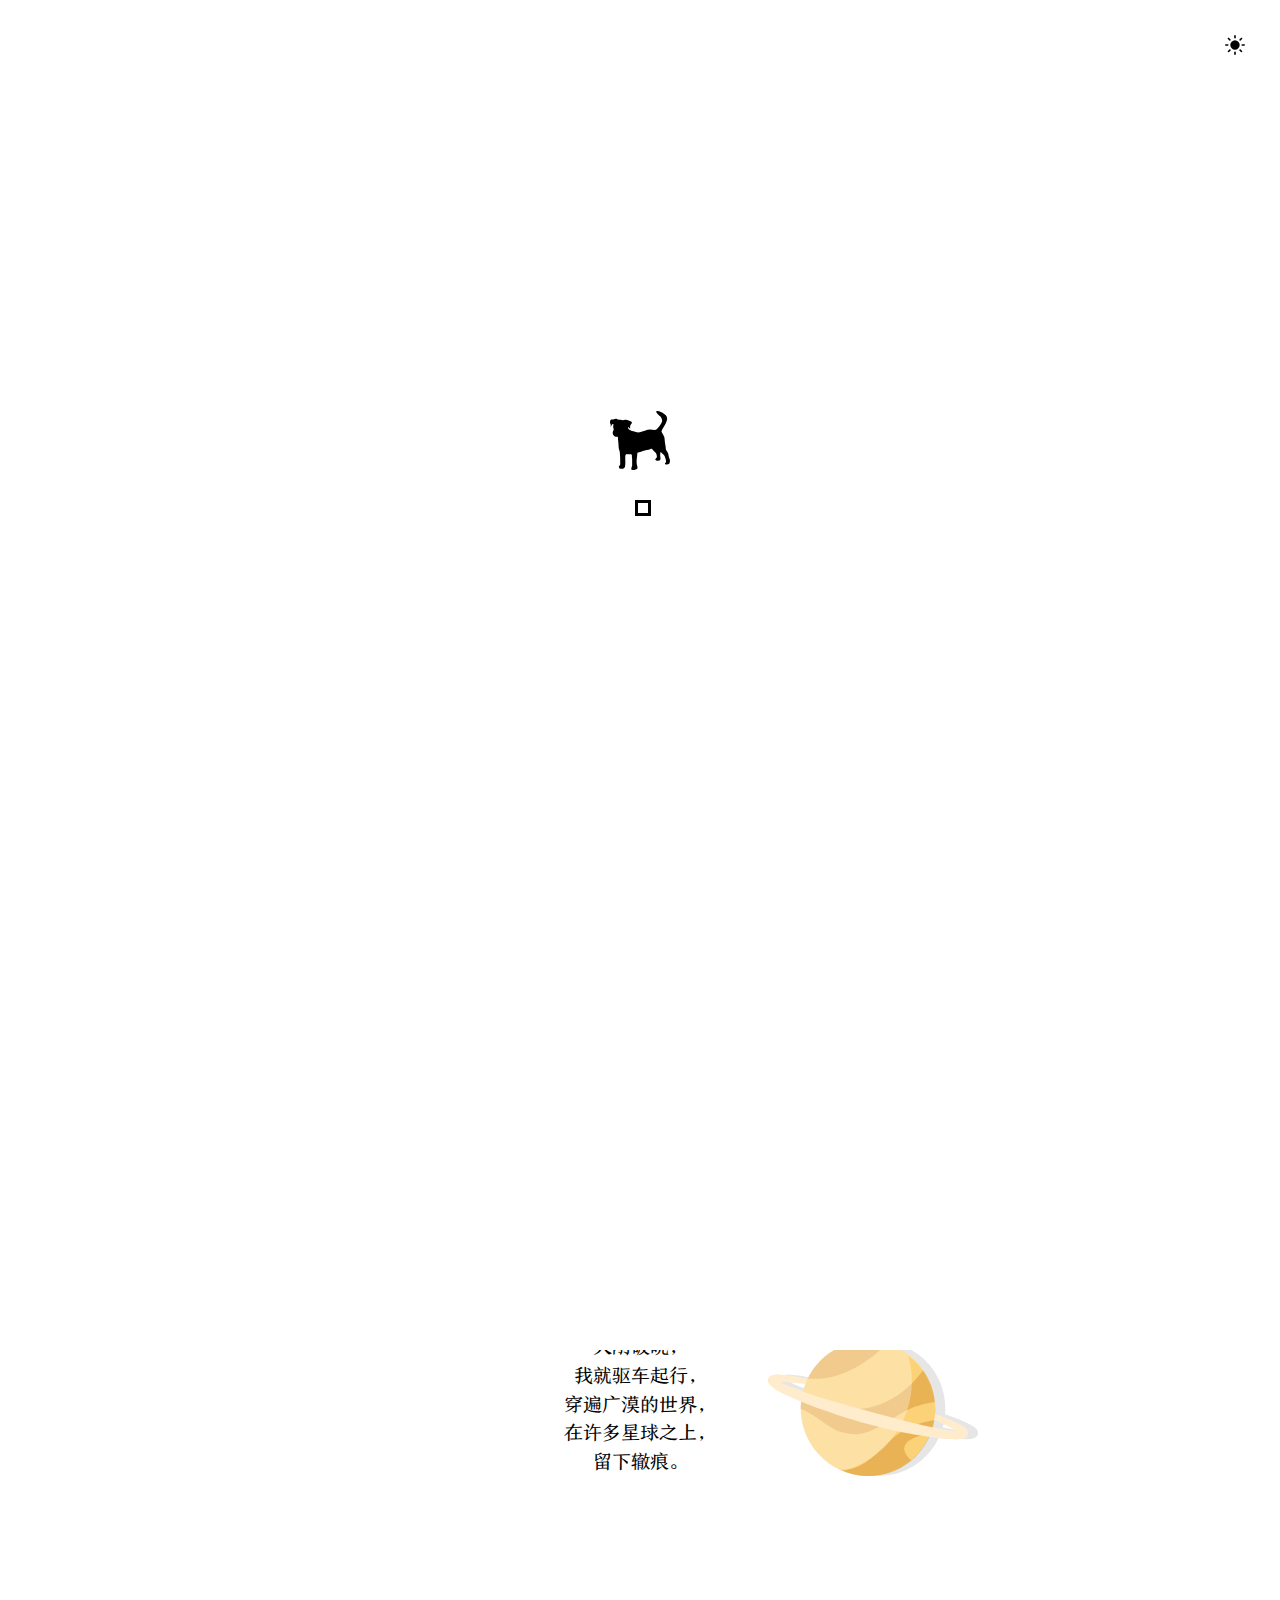
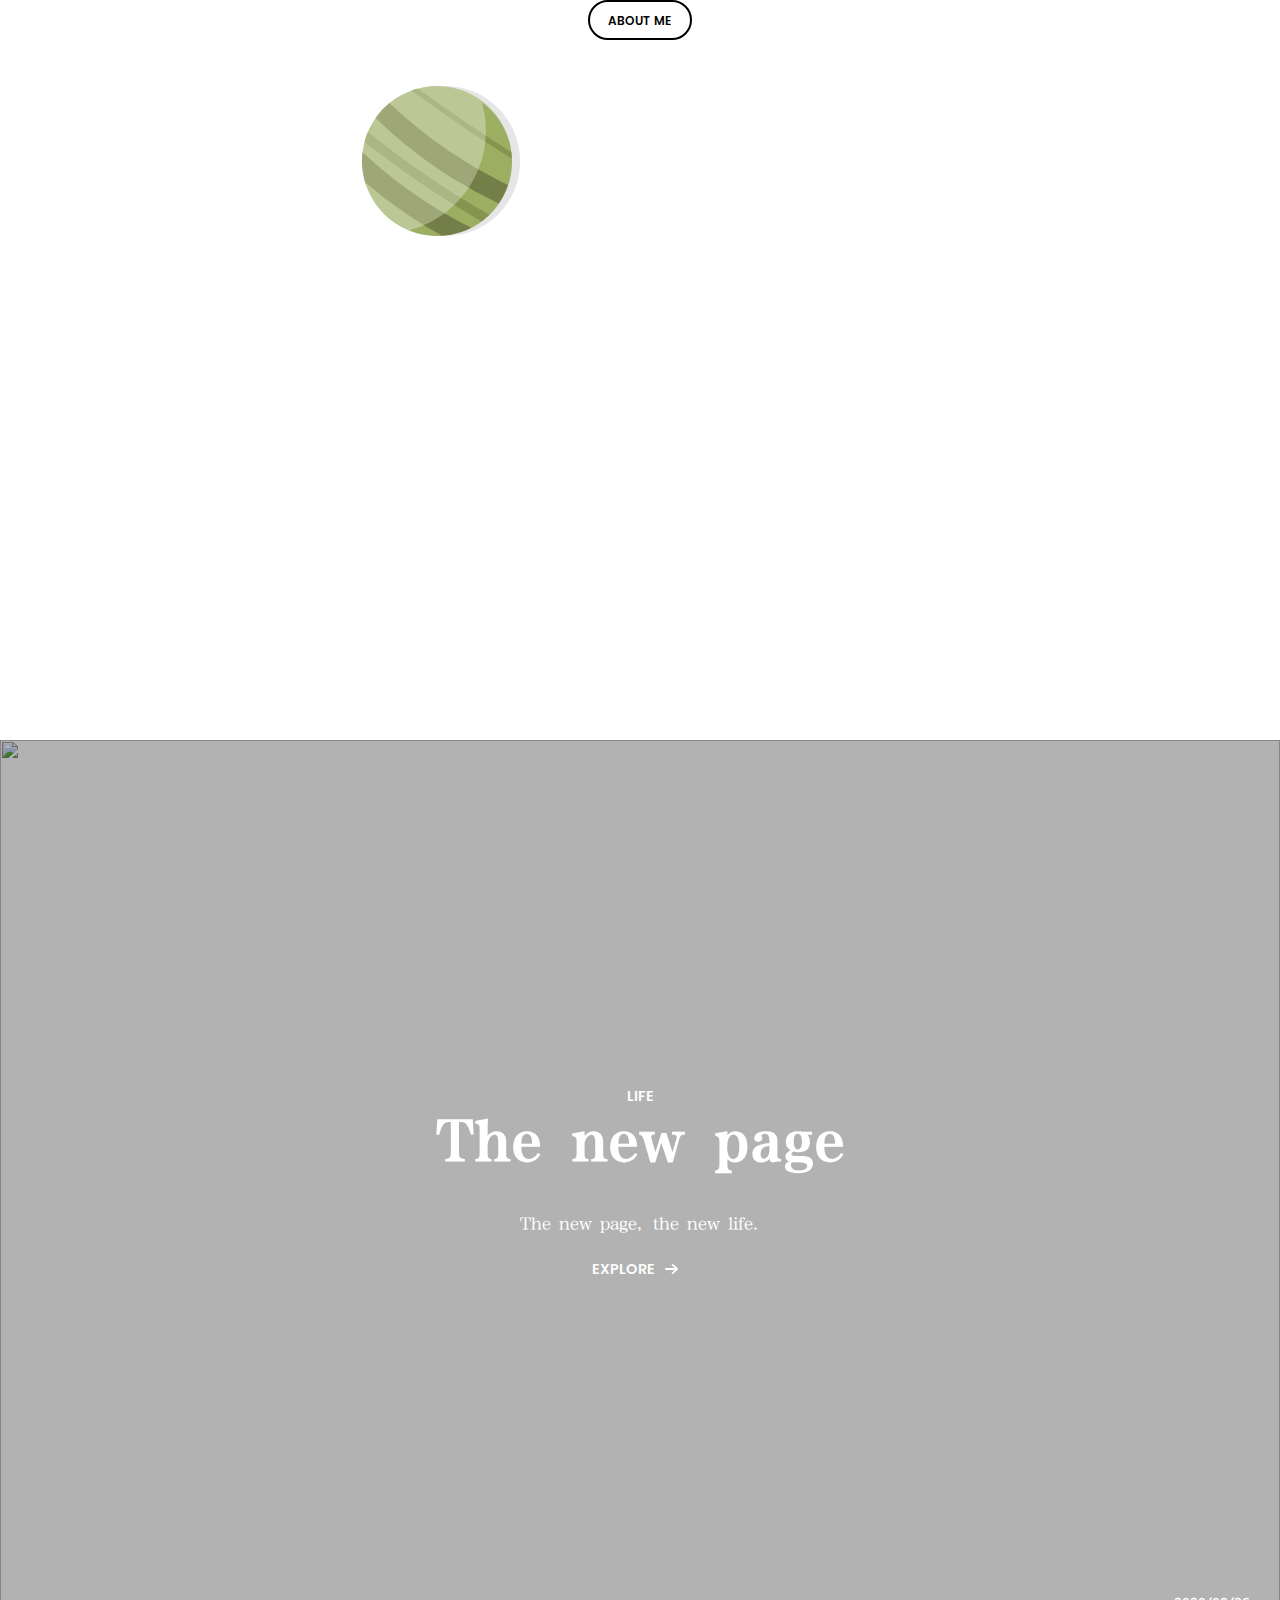
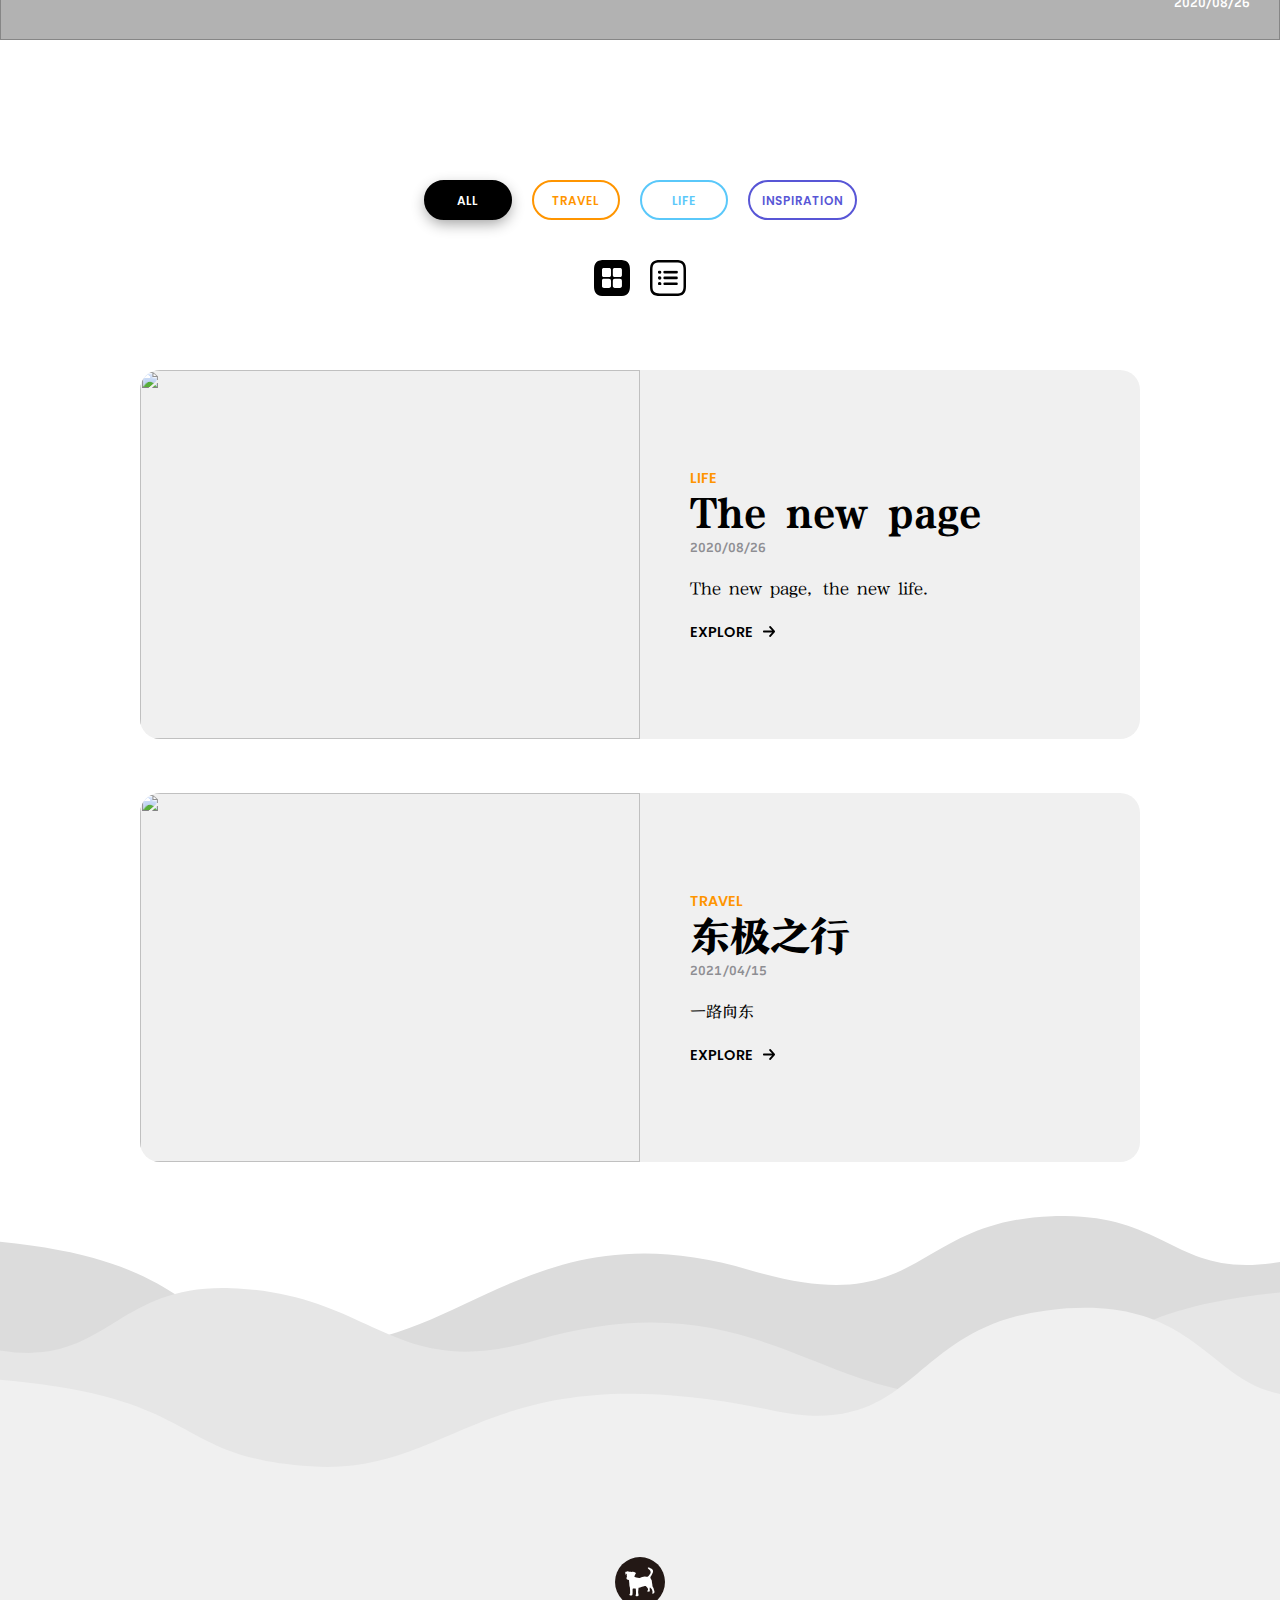
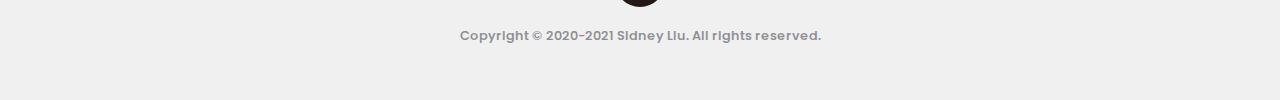
==== commit 3b1a21cb: "Add compileStories" ====
--- a/working/index.html
+++ b/working/index.html
@@ -153,21 +153,23 @@
     </a>
 </div>
 <div id="top-div" class="cover-style-1 dark-mode-on" >
-    <img src="20200826/res/img1.png" id="top-cover" class="cover-image"/>
+    
+    <img src="content/20200826res/img1.png" id="top-cover" class="cover-image"/>
     <span id="top-shelter" class="cover-shelter"></span>
-    <p id="top-date" class="cover-date"></p>
+    <p id="top-date" class="cover-date">2020/08/26</p>
     <div id="top-text" class="cover-text">
         <div class="cover-text-1">
-            <a id="top-title" class="cover-title transition touch"></a>
-            <p id="top-class" class="cover-class"></p>
+            <a id="top-title" href="20200826" class="cover-title transition touch">The new page</a>
+            <p id="top-class" class="cover-class">life</p>
         </div>
         <div class="cover-text-2">
-            <a id="top-desc" class="cover-desc transition"></a>
-            <a id="top-link" class="cover-link transition">EXPLORE
+            <a id="top-desc" href="20200826" class="cover-desc transition">The new page, the new life.</a>
+            <a id="top-link" href="20200826" class="cover-link transition">EXPLORE
                 <img src="res/home/arrow_right.svg" id="top-link-img" class="cover-link-img"/>
             </a>
         </div>
     </div>
+    
 </div>
 <div id="class-div">
     <a id="class-btn-all" class="button-link touch class-btn active" onclick="class_btn_clicked('all')">
@@ -203,7 +205,7 @@
          style="--style2-h-in-w500:  100vh ">
         <hr class="cover-hr" style="opacity:  0 ">
         <a id="blog-0-cover-link" class="cover-image-link transition" href="20200826" style="display:  block ">
-            <img src="20200826/res/img1.png" id="blog-0-cover" class="cover-image"/>
+            <img src="content/20200826res/img1.png" id="blog-0-cover" class="cover-image"/>
         </a>
         <div id="blog-0-text" class="cover-text">
             <span id="blog-0-class" class="cover-class" style="color: var(--orange)">life</span>
@@ -221,7 +223,7 @@
          style="--style2-h-in-w500:  100vh ">
         <hr class="cover-hr" style="opacity:  1 ">
         <a id="blog-1-cover-link" class="cover-image-link transition" href="20210725" style="display:  block ">
-            <img src="20210725/cover.jpg" id="blog-1-cover" class="cover-image"/>
+            <img src="content/20210725cover.jpg" id="blog-1-cover" class="cover-image"/>
         </a>
         <div id="blog-1-text" class="cover-text">
             <span id="blog-1-class" class="cover-class" style="color: var(--orange)">travel</span>
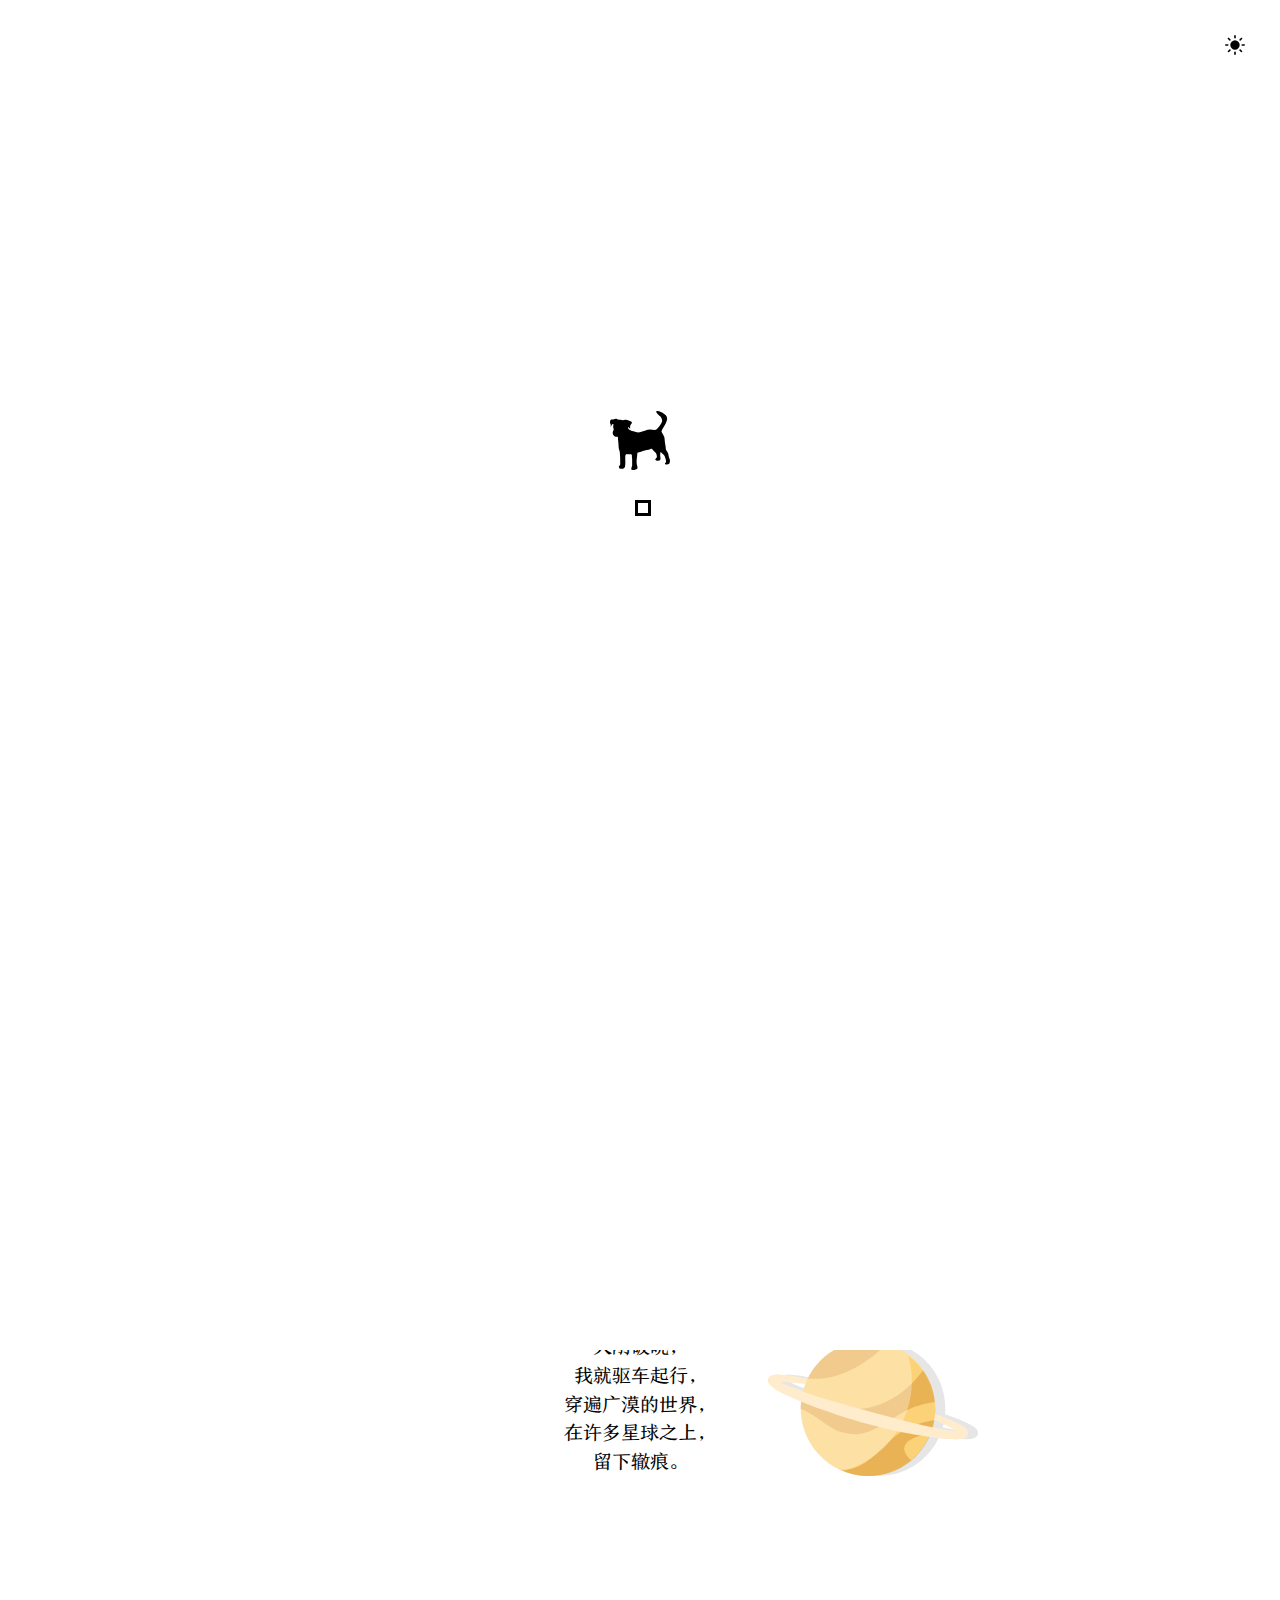
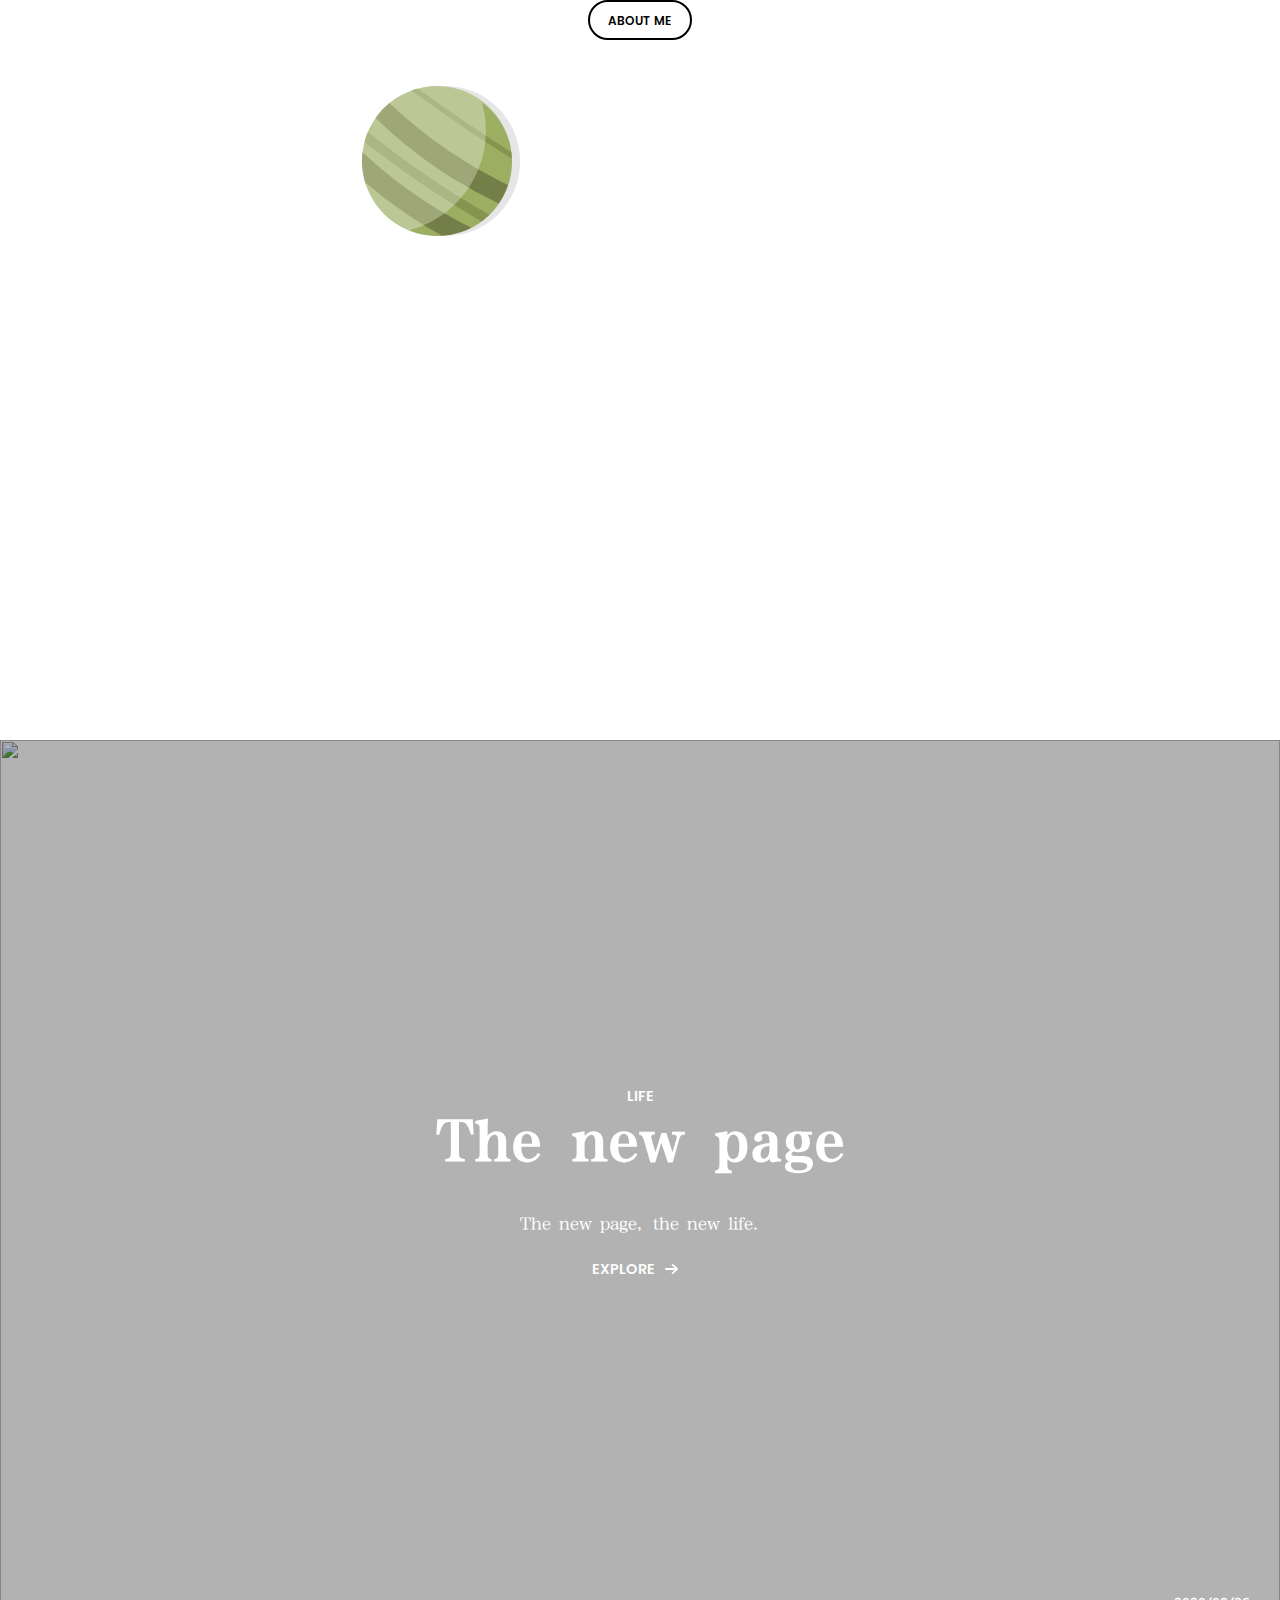
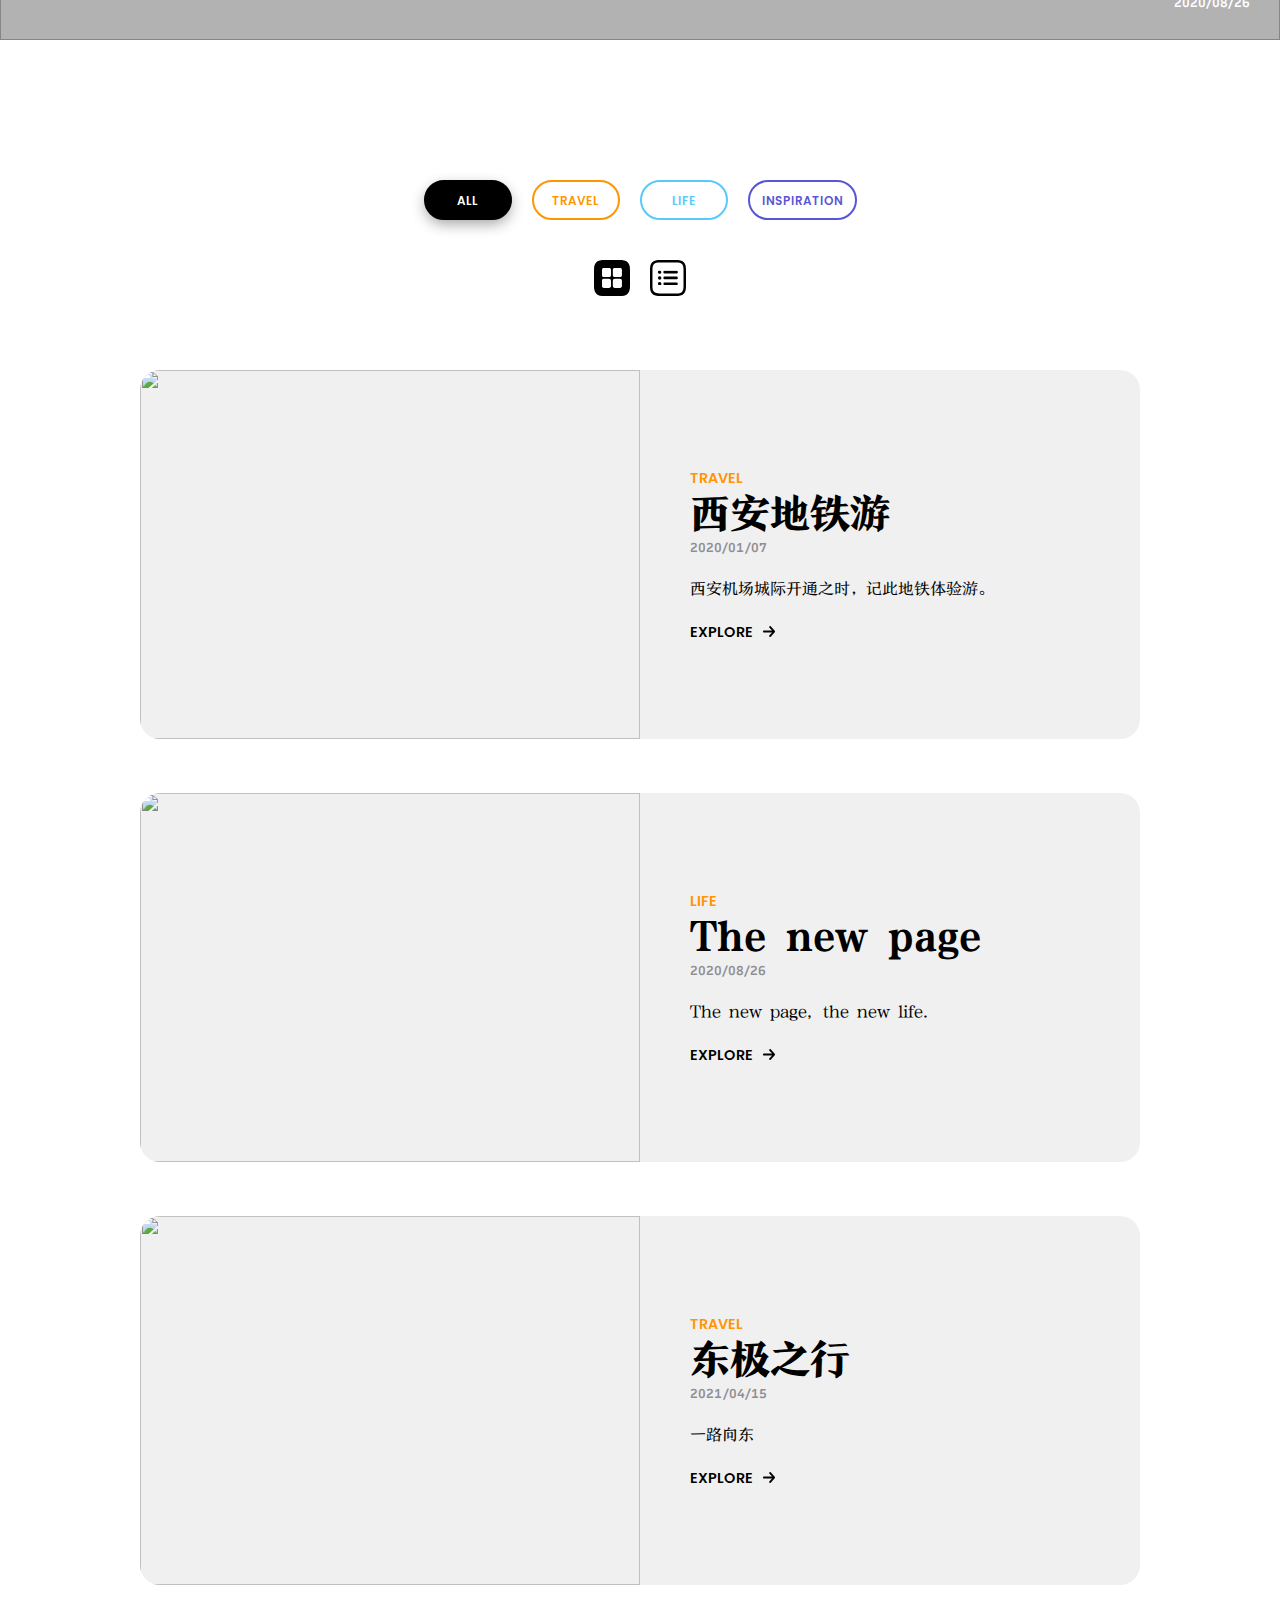
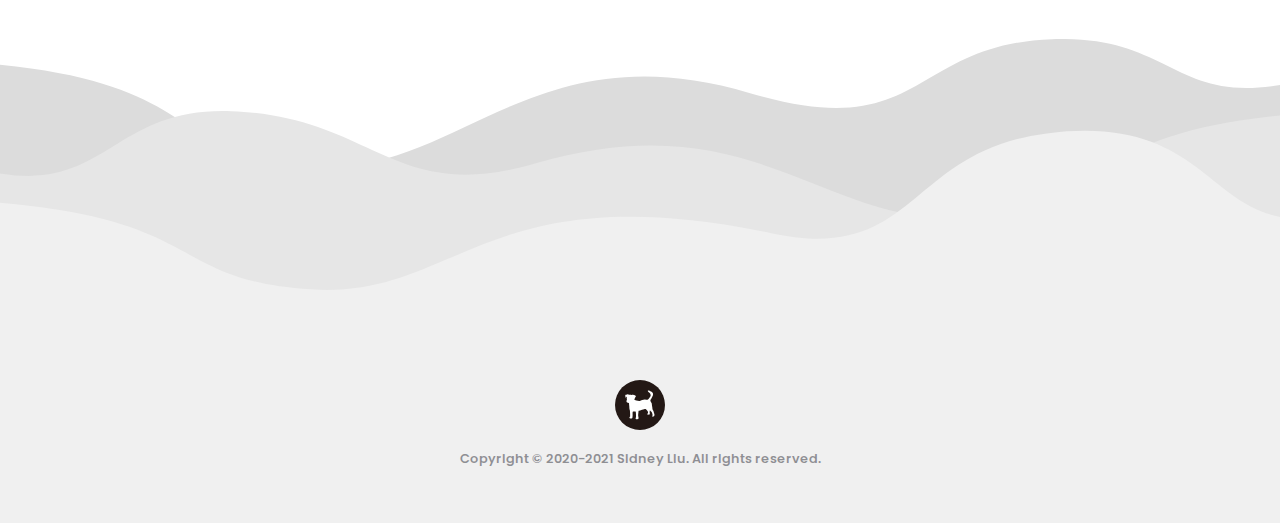
==== commit c44400ea: "Update compile" ====
--- a/working/index.html
+++ b/working/index.html
@@ -201,40 +201,58 @@
 </div>
 <div id="blog-div" >
     
-    <div id="blog-0-div" class="cover-style-2 ${reverse_class} blog-class-life"
+    <div id="blog-0-div" class="cover-style-2 ${reverse_class} blog-class-travel"
          style="--style2-h-in-w500:  100vh ">
         <hr class="cover-hr" style="opacity:  0 ">
-        <a id="blog-0-cover-link" class="cover-image-link transition" href="20200826" style="display:  block ">
-            <img src="content/20200826res/img1.png" id="blog-0-cover" class="cover-image"/>
+        <a id="blog-0-cover-link" class="cover-image-link transition" href="20200107" style="display:  block ">
+            <img src="content/20200107res/img1.jpeg" id="blog-0-cover" class="cover-image"/>
         </a>
         <div id="blog-0-text" class="cover-text">
-            <span id="blog-0-class" class="cover-class" style="color: var(--orange)">life</span>
-            <a id="blog-0-title" href="20200826" class="cover-title transition">The new page</a>
-            <span id="blog-0-date" class="cover-date">2020/08/26</span>
-            <a id="blog-0-desc" href="20200826" class="cover-desc transition">The new page, the new life.</a>
-            <a id="blog-0-link" href="20200826" class="cover-link transition">EXPLORE
+            <span id="blog-0-class" class="cover-class" style="color: var(--orange)">travel</span>
+            <a id="blog-0-title" href="20200107" class="cover-title transition">西安地铁游</a>
+            <span id="blog-0-date" class="cover-date">2020/01/07</span>
+            <a id="blog-0-desc" href="20200107" class="cover-desc transition">西安机场城际开通之时，记此地铁体验游。</a>
+            <a id="blog-0-link" href="20200107" class="cover-link transition">EXPLORE
                 <img src="res/home/arrow_right.svg" id="blog-0-link-img" class="cover-link-img"/>
             </a>
         </div>
-        <a id="blog-0-whole-link" class="cover-whole-link transition" href="20200826"></a>
-    </div>
-    
-    <div id="blog-1-div" class="cover-style-2 ${reverse_class} blog-class-travel"
+        <a id="blog-0-whole-link" class="cover-whole-link transition" href="20200107"></a>
+    </div>
+    
+    <div id="blog-1-div" class="cover-style-2 ${reverse_class} blog-class-life"
          style="--style2-h-in-w500:  100vh ">
         <hr class="cover-hr" style="opacity:  1 ">
-        <a id="blog-1-cover-link" class="cover-image-link transition" href="20210725" style="display:  block ">
-            <img src="content/20210725cover.jpg" id="blog-1-cover" class="cover-image"/>
+        <a id="blog-1-cover-link" class="cover-image-link transition" href="20200826" style="display:  block ">
+            <img src="content/20200826res/img1.png" id="blog-1-cover" class="cover-image"/>
         </a>
         <div id="blog-1-text" class="cover-text">
-            <span id="blog-1-class" class="cover-class" style="color: var(--orange)">travel</span>
-            <a id="blog-1-title" href="20210725" class="cover-title transition">东极之行</a>
-            <span id="blog-1-date" class="cover-date">2021/04/15</span>
-            <a id="blog-1-desc" href="20210725" class="cover-desc transition">一路向东</a>
-            <a id="blog-1-link" href="20210725" class="cover-link transition">EXPLORE
+            <span id="blog-1-class" class="cover-class" style="color: var(--orange)">life</span>
+            <a id="blog-1-title" href="20200826" class="cover-title transition">The new page</a>
+            <span id="blog-1-date" class="cover-date">2020/08/26</span>
+            <a id="blog-1-desc" href="20200826" class="cover-desc transition">The new page, the new life.</a>
+            <a id="blog-1-link" href="20200826" class="cover-link transition">EXPLORE
                 <img src="res/home/arrow_right.svg" id="blog-1-link-img" class="cover-link-img"/>
             </a>
         </div>
-        <a id="blog-1-whole-link" class="cover-whole-link transition" href="20210725"></a>
+        <a id="blog-1-whole-link" class="cover-whole-link transition" href="20200826"></a>
+    </div>
+    
+    <div id="blog-2-div" class="cover-style-2 ${reverse_class} blog-class-travel"
+         style="--style2-h-in-w500:  100vh ">
+        <hr class="cover-hr" style="opacity:  1 ">
+        <a id="blog-2-cover-link" class="cover-image-link transition" href="20210725" style="display:  block ">
+            <img src="content/20210725cover.jpg" id="blog-2-cover" class="cover-image"/>
+        </a>
+        <div id="blog-2-text" class="cover-text">
+            <span id="blog-2-class" class="cover-class" style="color: var(--orange)">travel</span>
+            <a id="blog-2-title" href="20210725" class="cover-title transition">东极之行</a>
+            <span id="blog-2-date" class="cover-date">2021/04/15</span>
+            <a id="blog-2-desc" href="20210725" class="cover-desc transition">一路向东</a>
+            <a id="blog-2-link" href="20210725" class="cover-link transition">EXPLORE
+                <img src="res/home/arrow_right.svg" id="blog-2-link-img" class="cover-link-img"/>
+            </a>
+        </div>
+        <a id="blog-2-whole-link" class="cover-whole-link transition" href="20210725"></a>
     </div>
     
 </div>
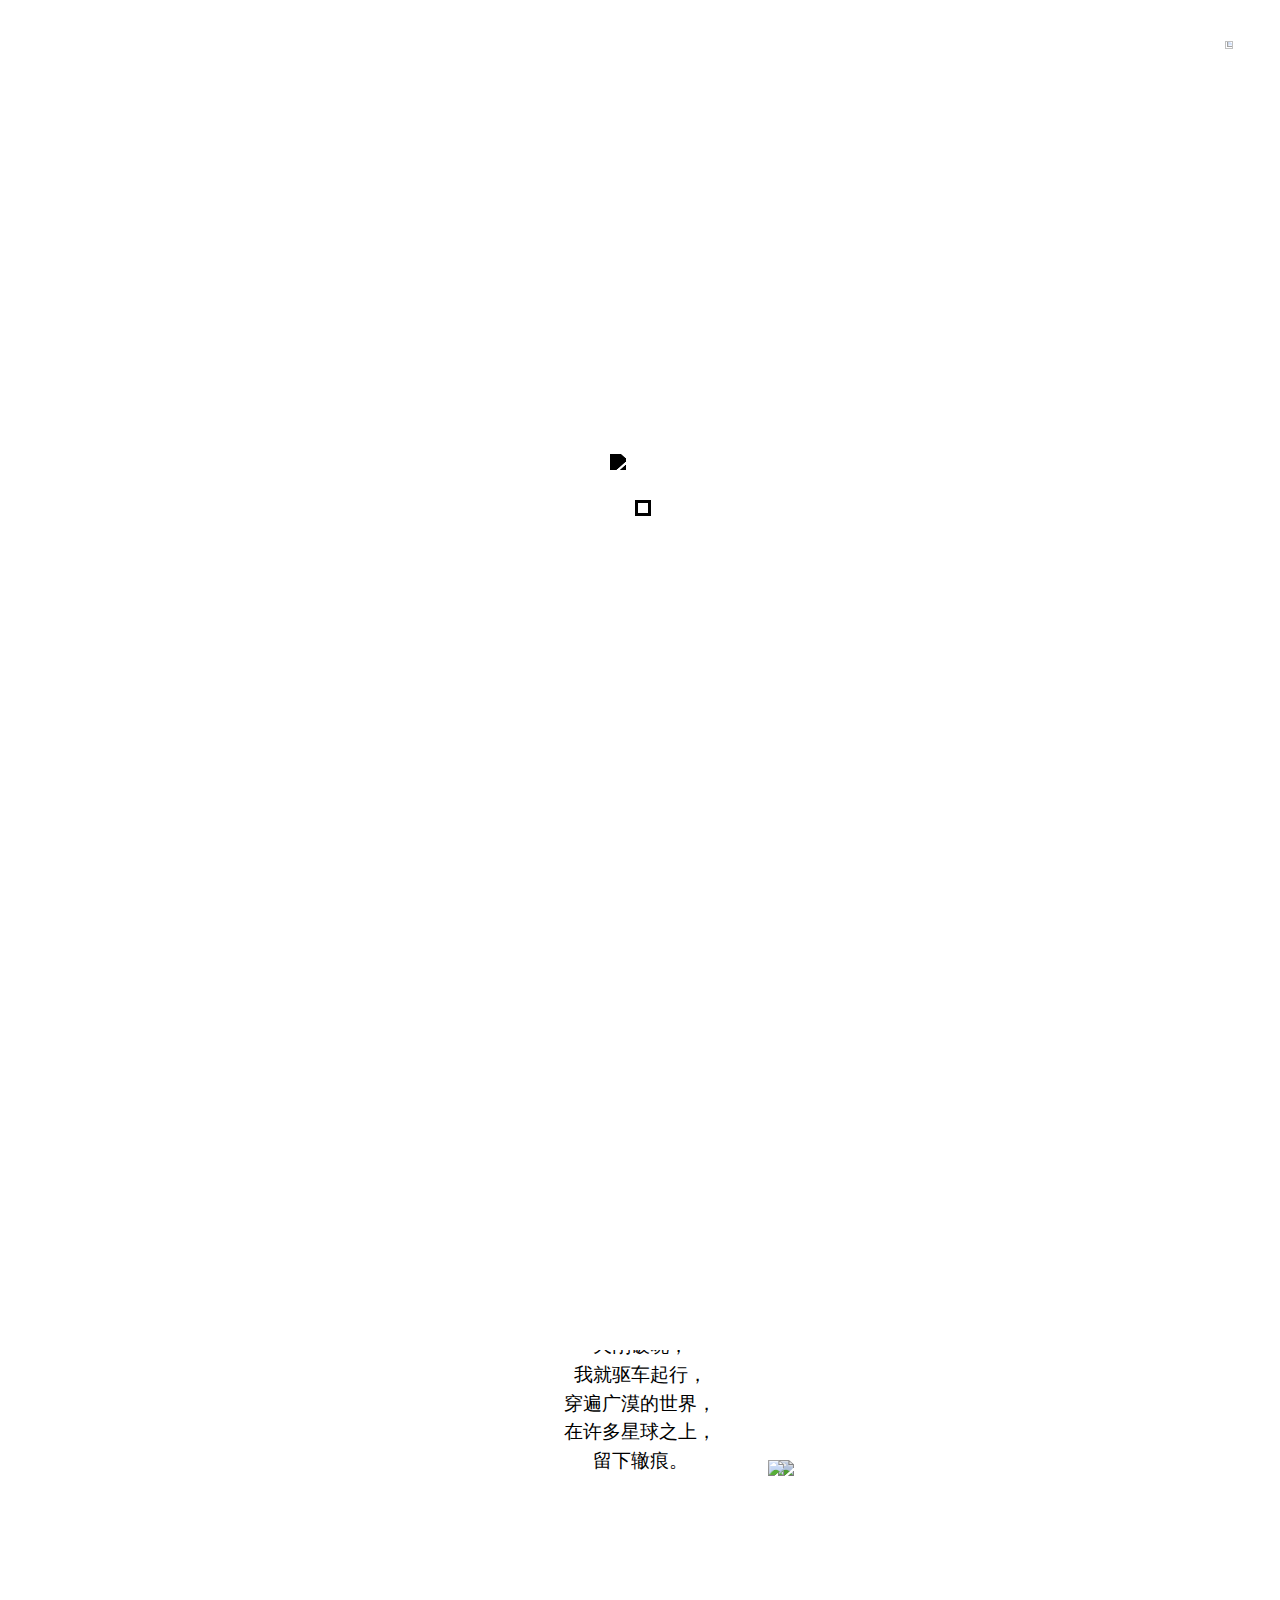
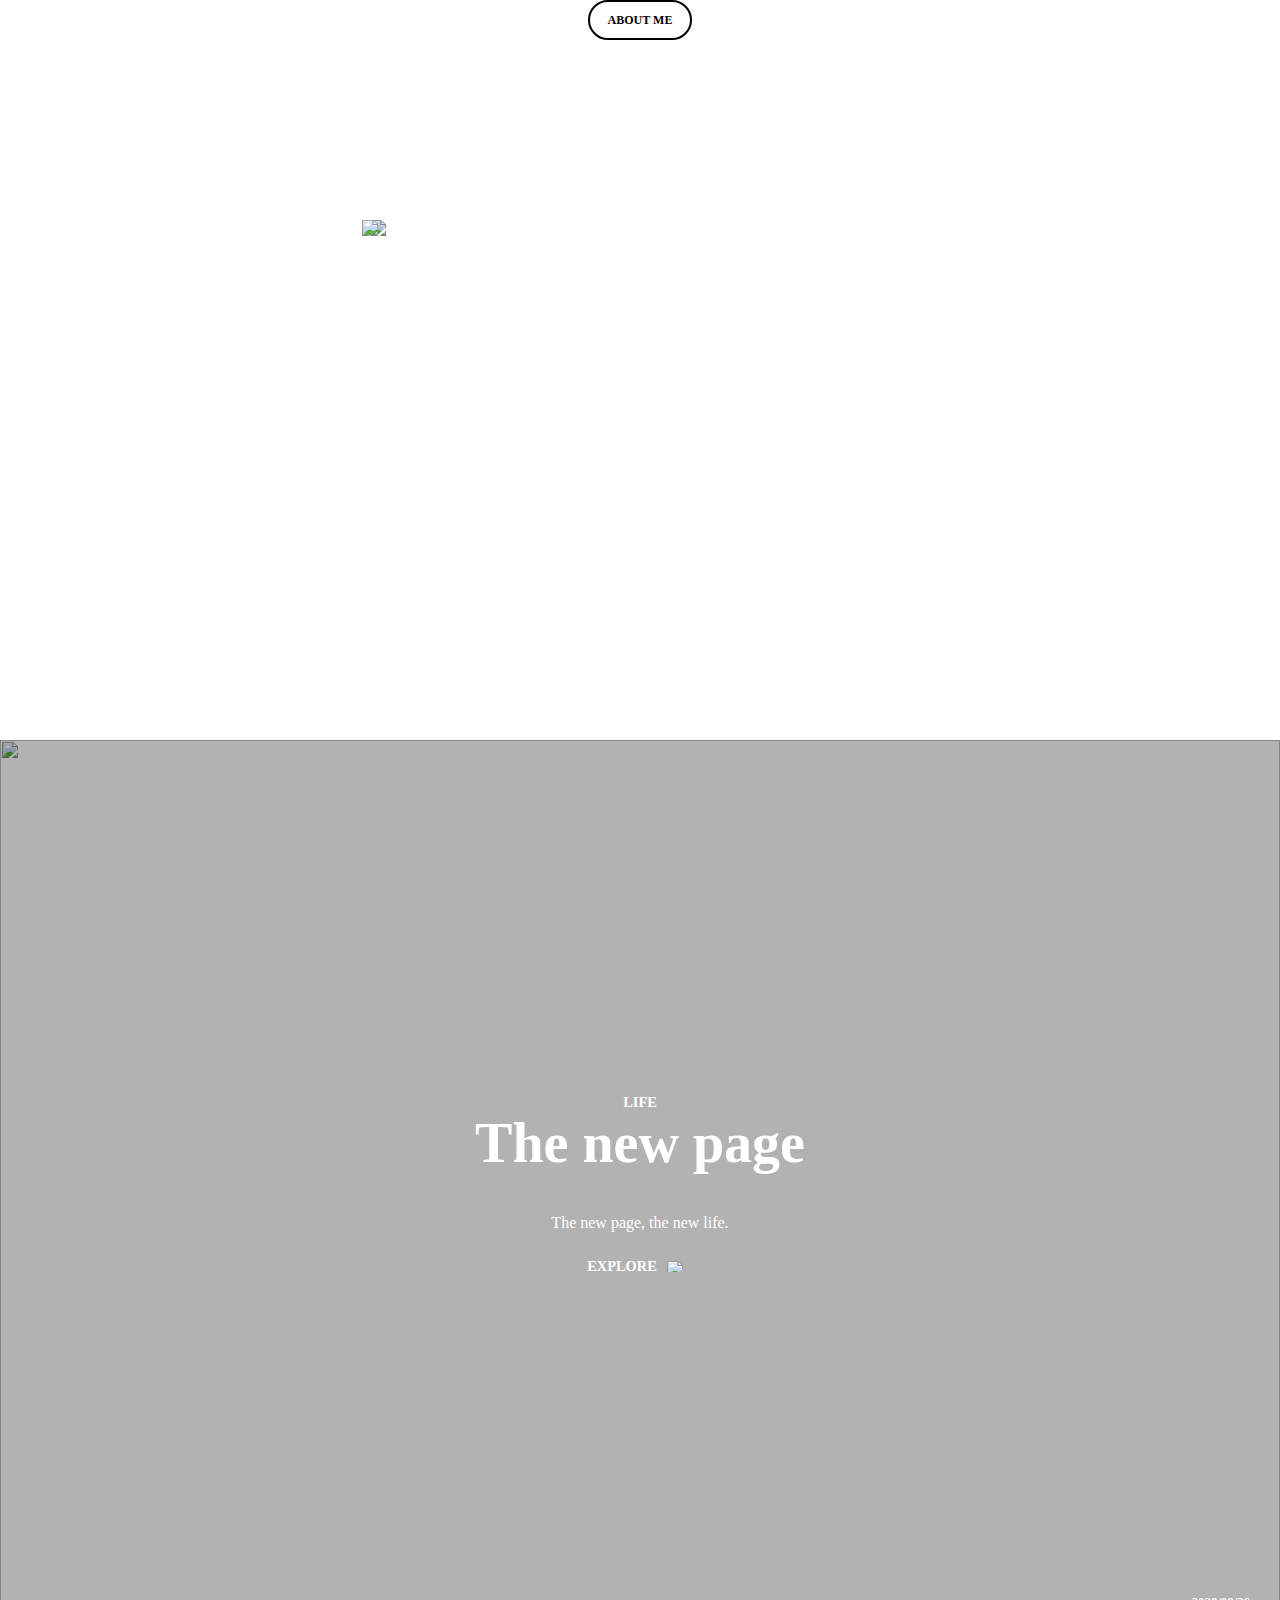
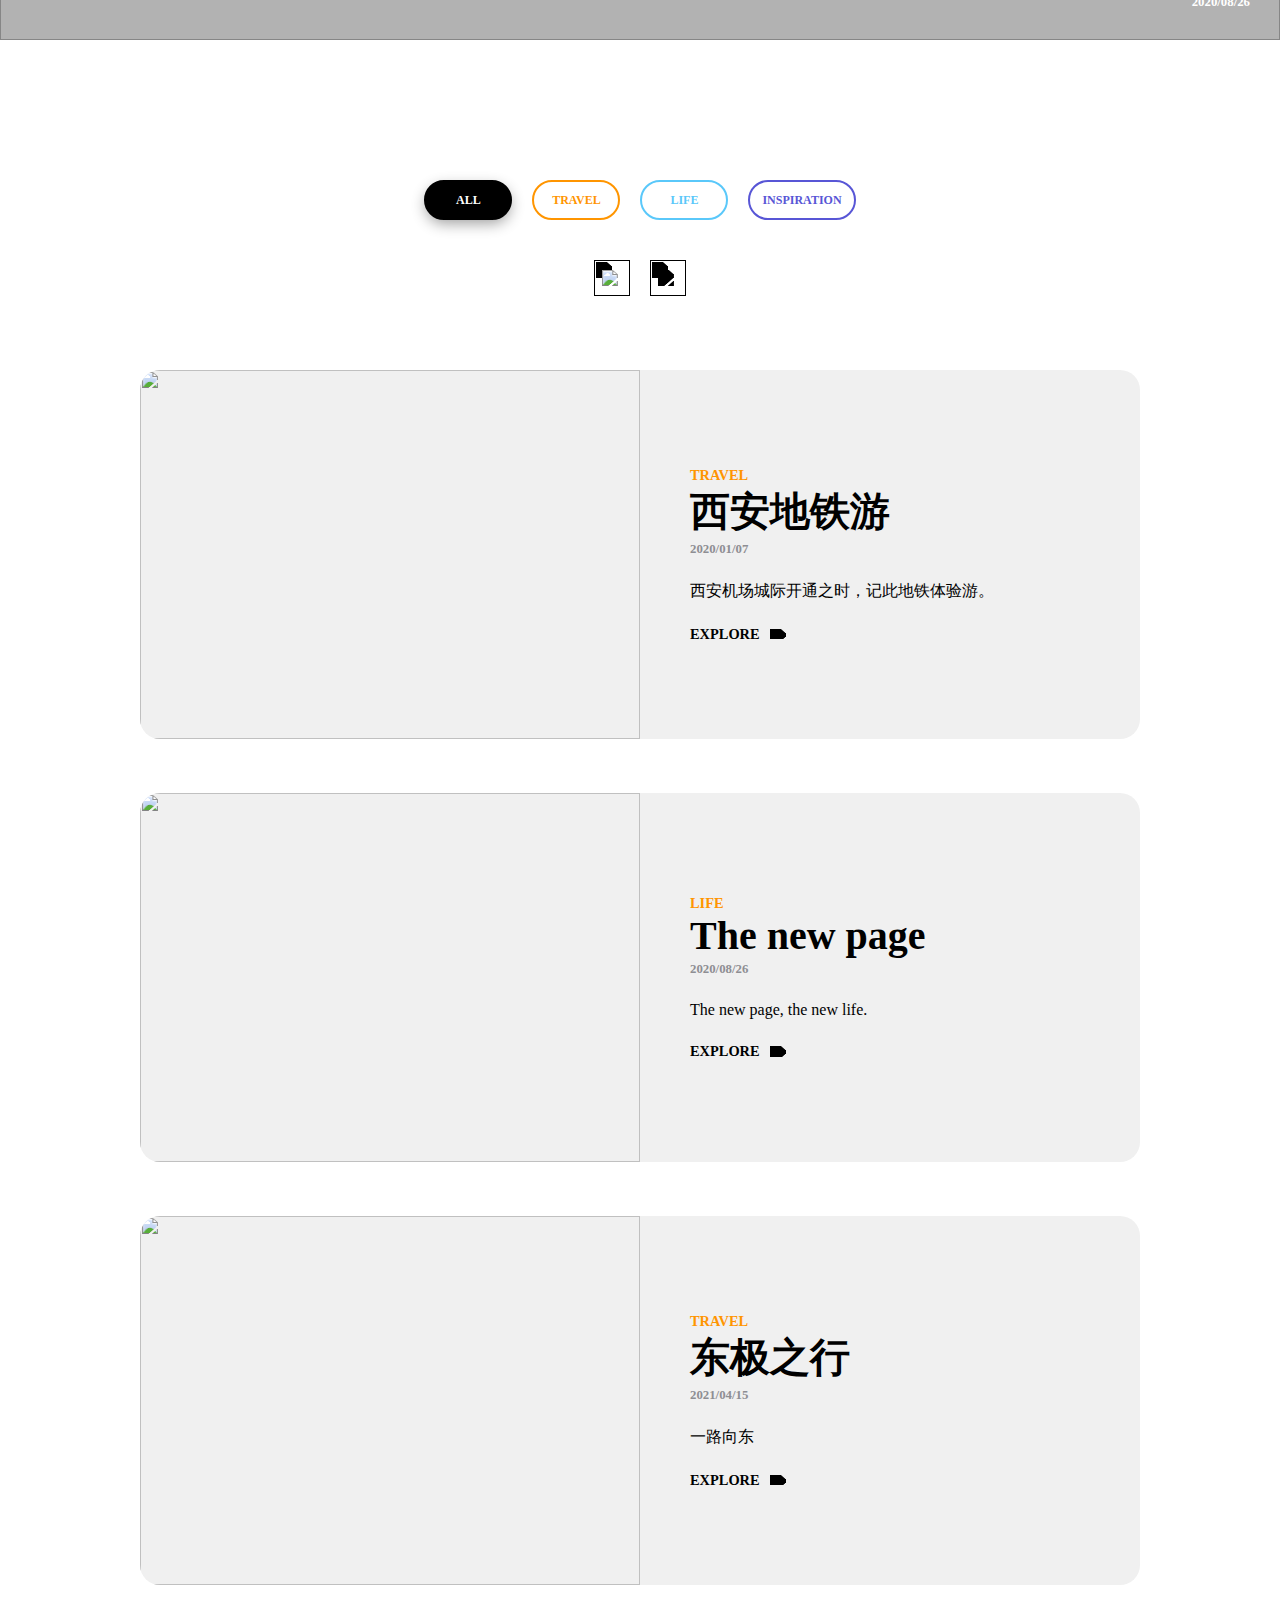
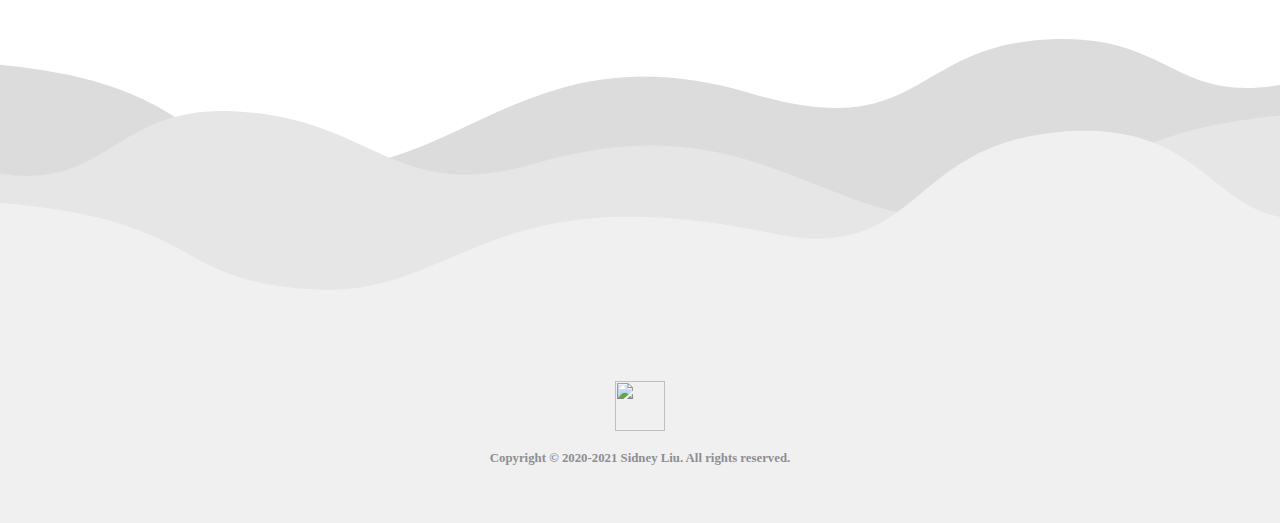
==== commit e5bc7ce0: "Add render" ====
--- a/working/index.html
+++ b/working/index.html
@@ -19,14 +19,14 @@
 <style>
 @font-face {
     font-family: FZYanS;
-    src: url("res/font/FZYanSJW.woff2") format('woff2');
+    src: url("https://cdn.jsdelivr.net/gh/cloxnu/travelblog@2021022802/res/font/FZYanSJW.woff2") format('woff2');
     font-weight: normal;
     font-style: normal;
 }
 
 @font-face {
     font-family: FZYanS;
-    src: url("res/font/FZYanSJWBold.woff2") format('woff2');
+    src: url("https://cdn.jsdelivr.net/gh/cloxnu/travelblog@2021022802/res/font/FZYanSJWBold.woff2") format('woff2');
     font-weight: bold;
 }
 
@@ -37,7 +37,7 @@
 
 @font-face {
     font-family: Recursive;
-    src: url("res/font/Recursive.woff2") format('woff2');
+    src: url("https://cdn.jsdelivr.net/gh/cloxnu/travelblog@2021022802/res/font/Recursive.woff2") format('woff2');
     font-style: oblique 0deg 15deg;
     font-weight: 300 1000;
     font-display: swap;
@@ -45,7 +45,7 @@
 
 @font-face {
     font-family: Poppins;
-    src: url("res/font/Poppins.ttf");
+    src: url("https://cdn.jsdelivr.net/gh/cloxnu/travelblog@2021022802/res/font/Poppins.ttf");
     font-weight: 300 1000;
 }
 
@@ -67,8 +67,8 @@
     <script src="res/js/loading.js"></script>
     <script src="res/js/read.js"></script>
     <script src="res/js/home.js"></script>
-    <link rel="preload" href="res/font/FZYanSJW.woff2" as="font">
-    <link rel="preload" href="res/font/FZYanSJWBold.woff2" as="font">
+    <link rel="preload" href="https://cdn.jsdelivr.net/gh/cloxnu/travelblog@2021022802/res/font/FZYanSJW.woff2" as="font">
+    <link rel="preload" href="https://cdn.jsdelivr.net/gh/cloxnu/travelblog@2021022802/res/font/FZYanSJWBold.woff2" as="font">
     <link rel="stylesheet" type="text/css" href="res/css/darkmode.css"/>
     <link rel="stylesheet" type="text/css" href="res/css/loading.css"/>
     <link rel="stylesheet" type="text/css" href="res/css/home.css"/>
@@ -87,8 +87,8 @@
 <div id="dark-mode-div" class="touch">
     <label id="dark-mode-label">
         <input type="checkbox" id="dark-mode-input" onclick="dark_mode_clicked()">
-        <img id="dark-mode-sun-img" class="dark-mode-img black-foreground" src="res/home/sun.svg"/>
-        <img id="dark-mode-moon-img" class="dark-mode-img white-foreground" src="res/home/moon.svg"/>
+        <img id="dark-mode-sun-img" class="dark-mode-img black-foreground" src="https://cdn.jsdelivr.net/gh/cloxnu/travelblog@2021022802/res/home/sun.svg"/>
+        <img id="dark-mode-moon-img" class="dark-mode-img white-foreground" src="https://cdn.jsdelivr.net/gh/cloxnu/travelblog@2021022802/res/home/moon.svg"/>
     </label>
 </div>
 
@@ -97,7 +97,7 @@
         <span id="loading-shadow"></span>
         <span id="loading-shelter"></span>
         <div id="loading-div">
-            <img src="res/home/dog.svg" id="loading-img"/>
+            <img src="https://cdn.jsdelivr.net/gh/cloxnu/travelblog@2021022802/res/home/dog.svg" id="loading-img"/>
             <span id="loader">
                 <span id="loader-inner"></span>
             </span>
@@ -107,24 +107,24 @@
 
 <div id="head">
     <div id="bg-video">
-        <video autoplay muted playsinline loop poster="res/home/head3.jpg" id="head1">
-        <source src="res/home/head3.mp4" type="video/mp4">
+        <video autoplay muted playsinline loop poster="https://cdn.jsdelivr.net/gh/cloxnu/travelblog@2021022802/res/home/head3.jpg" id="head1">
+        <source src="https://cdn.jsdelivr.net/gh/cloxnu/travelblog@2021022802/res/home/head3.mp4" type="video/mp4">
         </video>
     </div>
     <div id="bg-interact"></div>
     <div id="head-shelter" class="black-shelter"></div>
-    <img src="res/home/travelDogIconHome.png" class="head-logo black-foreground"/>
-    <img src="res/home/travelDogIconHome_white.png" class="head-logo white-foreground"/>
-    <img src="res/home/downarrow.svg" id="head-arrow"/>
+    <img src="https://cdn.jsdelivr.net/gh/cloxnu/travelblog@2021022802/res/home/travelDogIconHome.png" class="head-logo black-foreground"/>
+    <img src="https://cdn.jsdelivr.net/gh/cloxnu/travelblog@2021022802/res/home/travelDogIconHome_white.png" class="head-logo white-foreground"/>
+    <img src="https://cdn.jsdelivr.net/gh/cloxnu/travelblog@2021022802/res/home/downarrow.svg" id="head-arrow"/>
 </div>
 <div id="welcome">
     <div id="welcome-planet1-div">
-        <img src="res/home/planet1_shadow.svg" id="welcome-planet1-shadow"/>
-        <img src="res/home/planet1.svg" id="welcome-planet1"/>
+        <img src="https://cdn.jsdelivr.net/gh/cloxnu/travelblog@2021022802/res/home/planet1_shadow.svg" id="welcome-planet1-shadow"/>
+        <img src="https://cdn.jsdelivr.net/gh/cloxnu/travelblog@2021022802/res/home/planet1.svg" id="welcome-planet1"/>
     </div>
     <div id="welcome-planet2-div">
-        <img src="res/home/planet2_shadow.svg" id="welcome-planet2-shadow"/>
-        <img src="res/home/planet2.svg" id="welcome-planet2"/>
+        <img src="https://cdn.jsdelivr.net/gh/cloxnu/travelblog@2021022802/res/home/planet2_shadow.svg" id="welcome-planet2-shadow"/>
+        <img src="https://cdn.jsdelivr.net/gh/cloxnu/travelblog@2021022802/res/home/planet2.svg" id="welcome-planet2"/>
     </div>
 
     <div id="welcome-p1-wrapper">
@@ -154,7 +154,7 @@
 </div>
 <div id="top-div" class="cover-style-1 dark-mode-on" >
     
-    <img src="content/20200826res/img1.png" id="top-cover" class="cover-image"/>
+    <img src="https:/cdn.jsdelivr.net/gh/cloxnu/travelblog@2021022802/content/20200826res/img1.png" id="top-cover" class="cover-image"/>
     <span id="top-shelter" class="cover-shelter"></span>
     <p id="top-date" class="cover-date">2020/08/26</p>
     <div id="top-text" class="cover-text">
@@ -165,7 +165,7 @@
         <div class="cover-text-2">
             <a id="top-desc" href="20200826" class="cover-desc transition">The new page, the new life.</a>
             <a id="top-link" href="20200826" class="cover-link transition">EXPLORE
-                <img src="res/home/arrow_right.svg" id="top-link-img" class="cover-link-img"/>
+                <img src="https://cdn.jsdelivr.net/gh/cloxnu/travelblog@2021022802/res/home/arrow_right.svg" id="top-link-img" class="cover-link-img"/>
             </a>
         </div>
     </div>
@@ -187,15 +187,15 @@
 </div>
 <div id="layout-div">
     <a id="layout-btn-grid" class="img-button-link touch layout-btn active" onclick="layout_btn_clicked('grid')">
-        <img src="res/home/layout_button_fill.svg" class="active-img"/>
-        <img src="res/home/layout_button.svg" class="inactive-img"/>
-        <img src="res/home/grid.svg" class="foreground-img"/>
+        <img src="https://cdn.jsdelivr.net/gh/cloxnu/travelblog@2021022802/res/home/layout_button_fill.svg" class="active-img"/>
+        <img src="https://cdn.jsdelivr.net/gh/cloxnu/travelblog@2021022802/res/home/layout_button.svg" class="inactive-img"/>
+        <img src="https://cdn.jsdelivr.net/gh/cloxnu/travelblog@2021022802/res/home/grid.svg" class="foreground-img"/>
         <span class="btn-shelter"></span>
     </a>
     <a id="layout-btn-list" class="img-button-link touch layout-btn" onclick="layout_btn_clicked('list')">
-        <img src="res/home/layout_button_fill.svg" class="active-img"/>
-        <img src="res/home/layout_button.svg" class="inactive-img"/>
-        <img src="res/home/list.svg" class="foreground-img"/>
+        <img src="https://cdn.jsdelivr.net/gh/cloxnu/travelblog@2021022802/res/home/layout_button_fill.svg" class="active-img"/>
+        <img src="https://cdn.jsdelivr.net/gh/cloxnu/travelblog@2021022802/res/home/layout_button.svg" class="inactive-img"/>
+        <img src="https://cdn.jsdelivr.net/gh/cloxnu/travelblog@2021022802/res/home/list.svg" class="foreground-img"/>
         <span class="btn-shelter"></span>
     </a>
 </div>
@@ -205,7 +205,7 @@
          style="--style2-h-in-w500:  100vh ">
         <hr class="cover-hr" style="opacity:  0 ">
         <a id="blog-0-cover-link" class="cover-image-link transition" href="20200107" style="display:  block ">
-            <img src="content/20200107res/img1.jpeg" id="blog-0-cover" class="cover-image"/>
+            <img src="https:/cdn.jsdelivr.net/gh/cloxnu/travelblog@2021022802/content/20200107res/img1.jpeg" id="blog-0-cover" class="cover-image"/>
         </a>
         <div id="blog-0-text" class="cover-text">
             <span id="blog-0-class" class="cover-class" style="color: var(--orange)">travel</span>
@@ -213,7 +213,7 @@
             <span id="blog-0-date" class="cover-date">2020/01/07</span>
             <a id="blog-0-desc" href="20200107" class="cover-desc transition">西安机场城际开通之时，记此地铁体验游。</a>
             <a id="blog-0-link" href="20200107" class="cover-link transition">EXPLORE
-                <img src="res/home/arrow_right.svg" id="blog-0-link-img" class="cover-link-img"/>
+                <img src="https://cdn.jsdelivr.net/gh/cloxnu/travelblog@2021022802/res/home/arrow_right.svg" id="blog-0-link-img" class="cover-link-img"/>
             </a>
         </div>
         <a id="blog-0-whole-link" class="cover-whole-link transition" href="20200107"></a>
@@ -223,7 +223,7 @@
          style="--style2-h-in-w500:  100vh ">
         <hr class="cover-hr" style="opacity:  1 ">
         <a id="blog-1-cover-link" class="cover-image-link transition" href="20200826" style="display:  block ">
-            <img src="content/20200826res/img1.png" id="blog-1-cover" class="cover-image"/>
+            <img src="https:/cdn.jsdelivr.net/gh/cloxnu/travelblog@2021022802/content/20200826res/img1.png" id="blog-1-cover" class="cover-image"/>
         </a>
         <div id="blog-1-text" class="cover-text">
             <span id="blog-1-class" class="cover-class" style="color: var(--orange)">life</span>
@@ -231,7 +231,7 @@
             <span id="blog-1-date" class="cover-date">2020/08/26</span>
             <a id="blog-1-desc" href="20200826" class="cover-desc transition">The new page, the new life.</a>
             <a id="blog-1-link" href="20200826" class="cover-link transition">EXPLORE
-                <img src="res/home/arrow_right.svg" id="blog-1-link-img" class="cover-link-img"/>
+                <img src="https://cdn.jsdelivr.net/gh/cloxnu/travelblog@2021022802/res/home/arrow_right.svg" id="blog-1-link-img" class="cover-link-img"/>
             </a>
         </div>
         <a id="blog-1-whole-link" class="cover-whole-link transition" href="20200826"></a>
@@ -241,7 +241,7 @@
          style="--style2-h-in-w500:  100vh ">
         <hr class="cover-hr" style="opacity:  1 ">
         <a id="blog-2-cover-link" class="cover-image-link transition" href="20210725" style="display:  block ">
-            <img src="content/20210725cover.jpg" id="blog-2-cover" class="cover-image"/>
+            <img src="https:/cdn.jsdelivr.net/gh/cloxnu/travelblog@2021022802/content/20210725cover.jpg" id="blog-2-cover" class="cover-image"/>
         </a>
         <div id="blog-2-text" class="cover-text">
             <span id="blog-2-class" class="cover-class" style="color: var(--orange)">travel</span>
@@ -249,7 +249,7 @@
             <span id="blog-2-date" class="cover-date">2021/04/15</span>
             <a id="blog-2-desc" href="20210725" class="cover-desc transition">一路向东</a>
             <a id="blog-2-link" href="20210725" class="cover-link transition">EXPLORE
-                <img src="res/home/arrow_right.svg" id="blog-2-link-img" class="cover-link-img"/>
+                <img src="https://cdn.jsdelivr.net/gh/cloxnu/travelblog@2021022802/res/home/arrow_right.svg" id="blog-2-link-img" class="cover-link-img"/>
             </a>
         </div>
         <a id="blog-2-whole-link" class="cover-whole-link transition" href="20210725"></a>
@@ -273,8 +273,8 @@
 </div>
 <div id="foot">
     <div id="foot-logo-div">
-        <img id="foot-logo" src="res/home/travelDog.svg"/>
-        <img id="foot-logo-white" src="res/home/travelDog_white.svg"/>
+        <img id="foot-logo" src="https://cdn.jsdelivr.net/gh/cloxnu/travelblog@2021022802/res/home/travelDog.svg"/>
+        <img id="foot-logo-white" src="https://cdn.jsdelivr.net/gh/cloxnu/travelblog@2021022802/res/home/travelDog_white.svg"/>
     </div>
     <span id="foot-copyright">Copyright © 2020-2021 Sidney Liu. All rights reserved.</span>
 </div>
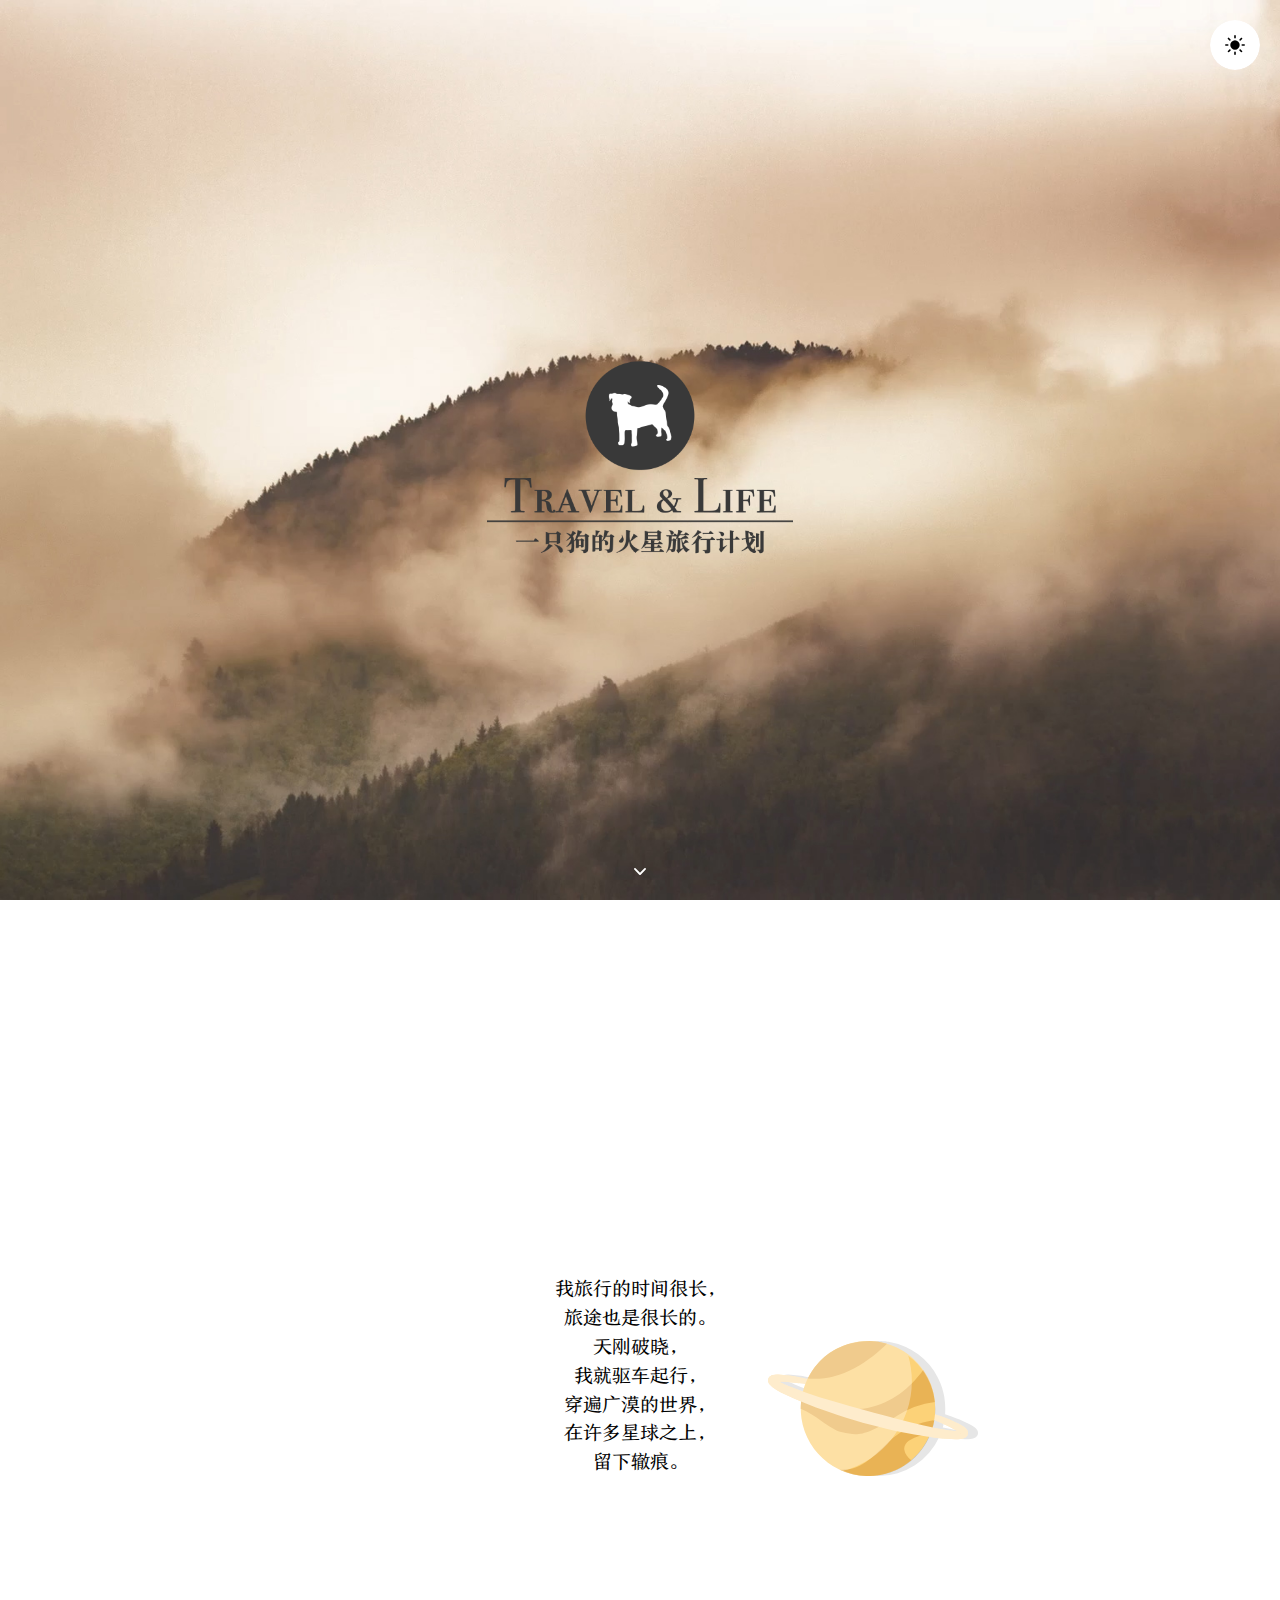
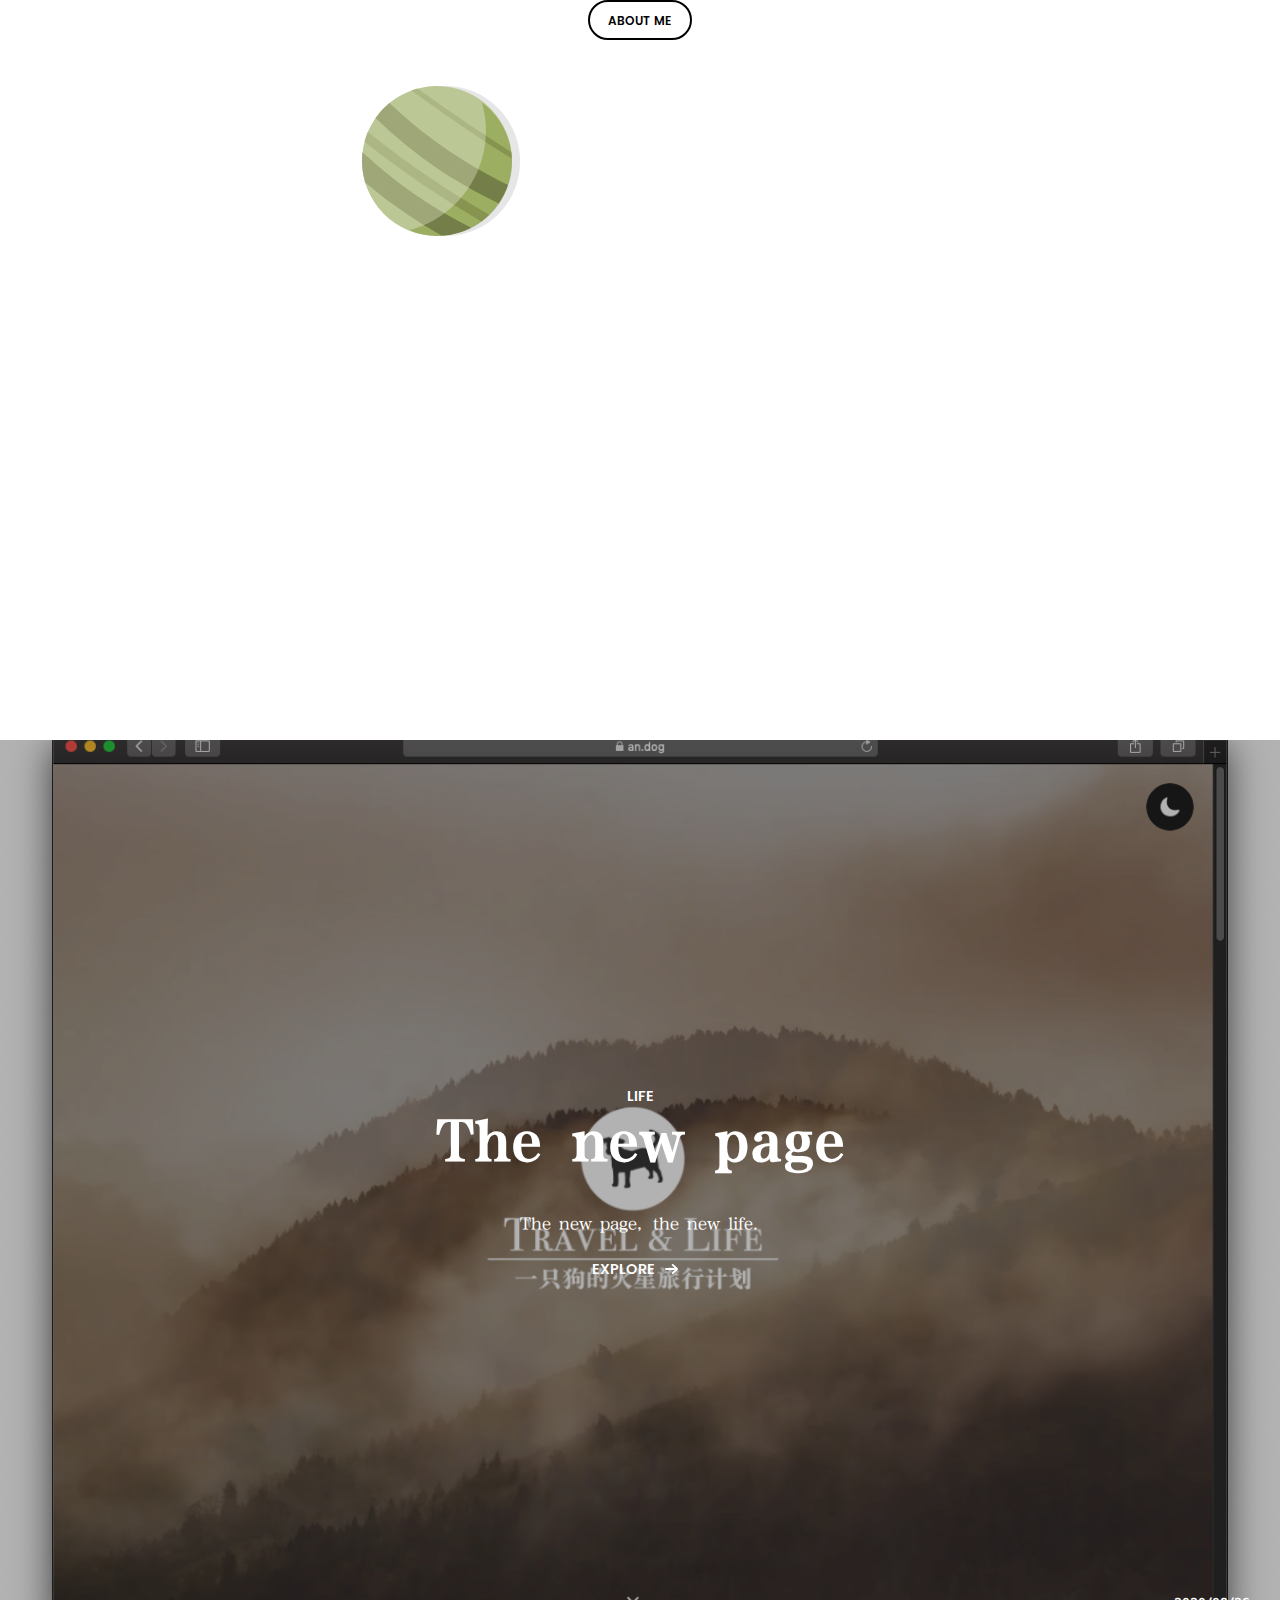
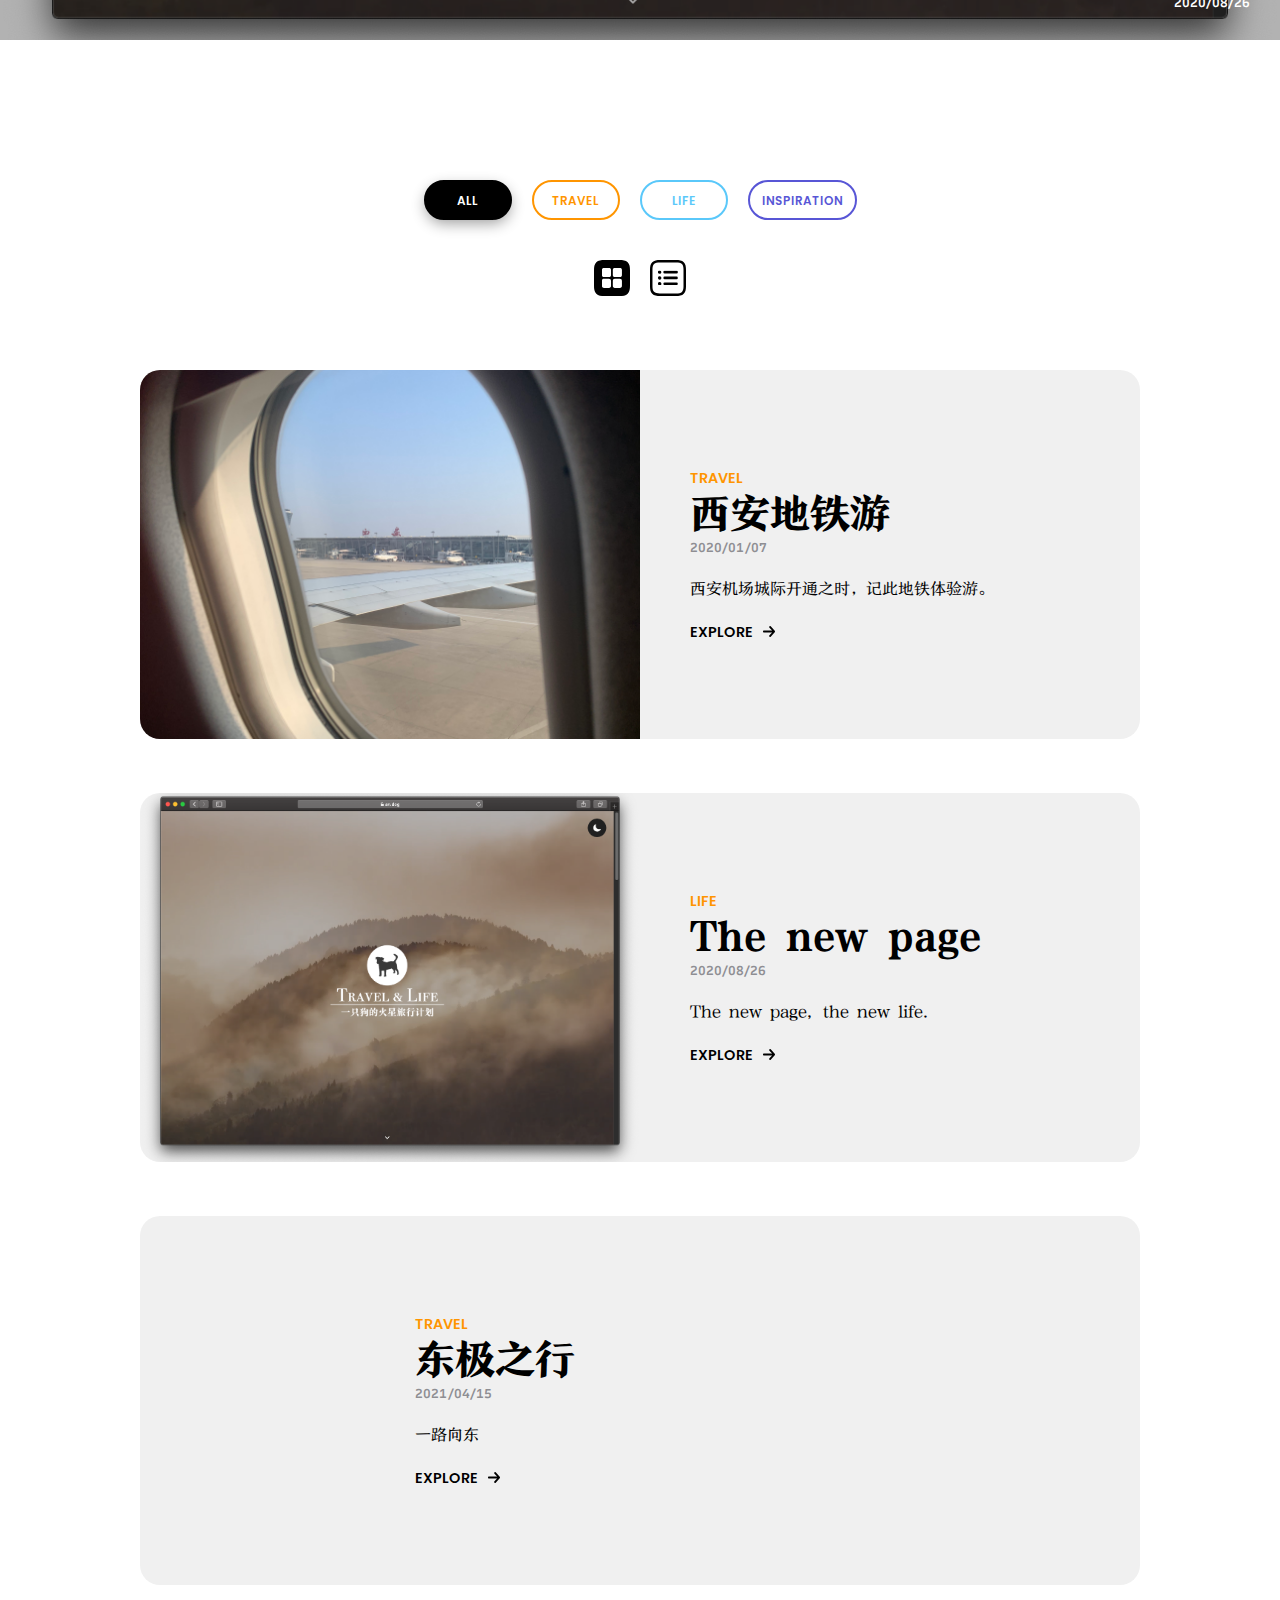
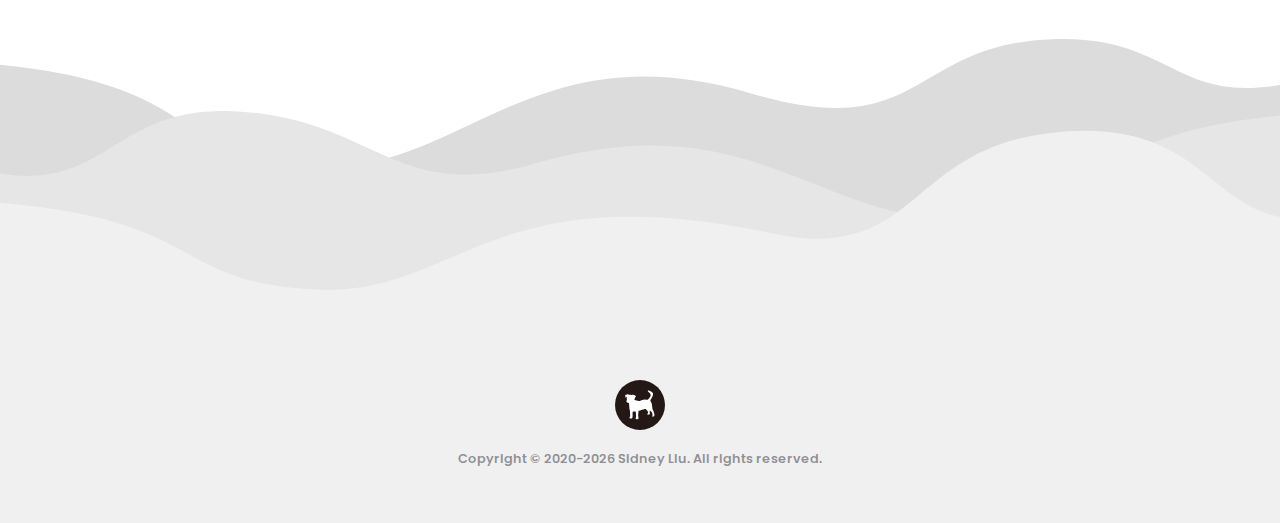
==== commit c9be02c4: "Update some js" ====
--- a/working/index.html
+++ b/working/index.html
@@ -19,14 +19,14 @@
 <style>
 @font-face {
     font-family: FZYanS;
-    src: url("https://cdn.jsdelivr.net/gh/cloxnu/travelblog@2021022802/res/font/FZYanSJW.woff2") format('woff2');
+    src: url("res/font/FZYanSJW.woff2") format('woff2');
     font-weight: normal;
     font-style: normal;
 }
 
 @font-face {
     font-family: FZYanS;
-    src: url("https://cdn.jsdelivr.net/gh/cloxnu/travelblog@2021022802/res/font/FZYanSJWBold.woff2") format('woff2');
+    src: url("res/font/FZYanSJWBold.woff2") format('woff2');
     font-weight: bold;
 }
 
@@ -37,7 +37,7 @@
 
 @font-face {
     font-family: Recursive;
-    src: url("https://cdn.jsdelivr.net/gh/cloxnu/travelblog@2021022802/res/font/Recursive.woff2") format('woff2');
+    src: url("res/font/Recursive.woff2") format('woff2');
     font-style: oblique 0deg 15deg;
     font-weight: 300 1000;
     font-display: swap;
@@ -45,7 +45,7 @@
 
 @font-face {
     font-family: Poppins;
-    src: url("https://cdn.jsdelivr.net/gh/cloxnu/travelblog@2021022802/res/font/Poppins.ttf");
+    src: url("res/font/Poppins.ttf");
     font-weight: 300 1000;
 }
 
@@ -67,8 +67,8 @@
     <script src="res/js/loading.js"></script>
     <script src="res/js/read.js"></script>
     <script src="res/js/home.js"></script>
-    <link rel="preload" href="https://cdn.jsdelivr.net/gh/cloxnu/travelblog@2021022802/res/font/FZYanSJW.woff2" as="font">
-    <link rel="preload" href="https://cdn.jsdelivr.net/gh/cloxnu/travelblog@2021022802/res/font/FZYanSJWBold.woff2" as="font">
+    <link rel="preload" href="res/font/FZYanSJW.woff2" as="font">
+    <link rel="preload" href="res/font/FZYanSJWBold.woff2" as="font">
     <link rel="stylesheet" type="text/css" href="res/css/darkmode.css"/>
     <link rel="stylesheet" type="text/css" href="res/css/loading.css"/>
     <link rel="stylesheet" type="text/css" href="res/css/home.css"/>
@@ -87,8 +87,8 @@
 <div id="dark-mode-div" class="touch">
     <label id="dark-mode-label">
         <input type="checkbox" id="dark-mode-input" onclick="dark_mode_clicked()">
-        <img id="dark-mode-sun-img" class="dark-mode-img black-foreground" src="https://cdn.jsdelivr.net/gh/cloxnu/travelblog@2021022802/res/home/sun.svg"/>
-        <img id="dark-mode-moon-img" class="dark-mode-img white-foreground" src="https://cdn.jsdelivr.net/gh/cloxnu/travelblog@2021022802/res/home/moon.svg"/>
+        <img id="dark-mode-sun-img" class="dark-mode-img black-foreground" src="res/home/sun.svg"/>
+        <img id="dark-mode-moon-img" class="dark-mode-img white-foreground" src="res/home/moon.svg"/>
     </label>
 </div>
 
@@ -97,7 +97,7 @@
         <span id="loading-shadow"></span>
         <span id="loading-shelter"></span>
         <div id="loading-div">
-            <img src="https://cdn.jsdelivr.net/gh/cloxnu/travelblog@2021022802/res/home/dog.svg" id="loading-img"/>
+            <img src="res/home/dog.svg" id="loading-img"/>
             <span id="loader">
                 <span id="loader-inner"></span>
             </span>
@@ -107,24 +107,24 @@
 
 <div id="head">
     <div id="bg-video">
-        <video autoplay muted playsinline loop poster="https://cdn.jsdelivr.net/gh/cloxnu/travelblog@2021022802/res/home/head3.jpg" id="head1">
-        <source src="https://cdn.jsdelivr.net/gh/cloxnu/travelblog@2021022802/res/home/head3.mp4" type="video/mp4">
+        <video autoplay muted playsinline loop poster="res/home/head3.jpg" id="head1">
+        <source src="res/home/head3.mp4" type="video/mp4">
         </video>
     </div>
     <div id="bg-interact"></div>
     <div id="head-shelter" class="black-shelter"></div>
-    <img src="https://cdn.jsdelivr.net/gh/cloxnu/travelblog@2021022802/res/home/travelDogIconHome.png" class="head-logo black-foreground"/>
-    <img src="https://cdn.jsdelivr.net/gh/cloxnu/travelblog@2021022802/res/home/travelDogIconHome_white.png" class="head-logo white-foreground"/>
-    <img src="https://cdn.jsdelivr.net/gh/cloxnu/travelblog@2021022802/res/home/downarrow.svg" id="head-arrow"/>
+    <img src="res/home/travelDogIconHome.png" class="head-logo black-foreground"/>
+    <img src="res/home/travelDogIconHome_white.png" class="head-logo white-foreground"/>
+    <img src="res/home/downarrow.svg" id="head-arrow"/>
 </div>
 <div id="welcome">
     <div id="welcome-planet1-div">
-        <img src="https://cdn.jsdelivr.net/gh/cloxnu/travelblog@2021022802/res/home/planet1_shadow.svg" id="welcome-planet1-shadow"/>
-        <img src="https://cdn.jsdelivr.net/gh/cloxnu/travelblog@2021022802/res/home/planet1.svg" id="welcome-planet1"/>
+        <img src="res/home/planet1_shadow.svg" id="welcome-planet1-shadow"/>
+        <img src="res/home/planet1.svg" id="welcome-planet1"/>
     </div>
     <div id="welcome-planet2-div">
-        <img src="https://cdn.jsdelivr.net/gh/cloxnu/travelblog@2021022802/res/home/planet2_shadow.svg" id="welcome-planet2-shadow"/>
-        <img src="https://cdn.jsdelivr.net/gh/cloxnu/travelblog@2021022802/res/home/planet2.svg" id="welcome-planet2"/>
+        <img src="res/home/planet2_shadow.svg" id="welcome-planet2-shadow"/>
+        <img src="res/home/planet2.svg" id="welcome-planet2"/>
     </div>
 
     <div id="welcome-p1-wrapper">
@@ -154,7 +154,7 @@
 </div>
 <div id="top-div" class="cover-style-1 dark-mode-on" >
     
-    <img src="https:/cdn.jsdelivr.net/gh/cloxnu/travelblog@2021022802/content/20200826res/img1.png" id="top-cover" class="cover-image"/>
+    <img src="content/20200826/res/img1.png" id="top-cover" class="cover-image"/>
     <span id="top-shelter" class="cover-shelter"></span>
     <p id="top-date" class="cover-date">2020/08/26</p>
     <div id="top-text" class="cover-text">
@@ -165,7 +165,7 @@
         <div class="cover-text-2">
             <a id="top-desc" href="20200826" class="cover-desc transition">The new page, the new life.</a>
             <a id="top-link" href="20200826" class="cover-link transition">EXPLORE
-                <img src="https://cdn.jsdelivr.net/gh/cloxnu/travelblog@2021022802/res/home/arrow_right.svg" id="top-link-img" class="cover-link-img"/>
+                <img src="res/home/arrow_right.svg" id="top-link-img" class="cover-link-img"/>
             </a>
         </div>
     </div>
@@ -187,15 +187,15 @@
 </div>
 <div id="layout-div">
     <a id="layout-btn-grid" class="img-button-link touch layout-btn active" onclick="layout_btn_clicked('grid')">
-        <img src="https://cdn.jsdelivr.net/gh/cloxnu/travelblog@2021022802/res/home/layout_button_fill.svg" class="active-img"/>
-        <img src="https://cdn.jsdelivr.net/gh/cloxnu/travelblog@2021022802/res/home/layout_button.svg" class="inactive-img"/>
-        <img src="https://cdn.jsdelivr.net/gh/cloxnu/travelblog@2021022802/res/home/grid.svg" class="foreground-img"/>
+        <img src="res/home/layout_button_fill.svg" class="active-img"/>
+        <img src="res/home/layout_button.svg" class="inactive-img"/>
+        <img src="res/home/grid.svg" class="foreground-img"/>
         <span class="btn-shelter"></span>
     </a>
     <a id="layout-btn-list" class="img-button-link touch layout-btn" onclick="layout_btn_clicked('list')">
-        <img src="https://cdn.jsdelivr.net/gh/cloxnu/travelblog@2021022802/res/home/layout_button_fill.svg" class="active-img"/>
-        <img src="https://cdn.jsdelivr.net/gh/cloxnu/travelblog@2021022802/res/home/layout_button.svg" class="inactive-img"/>
-        <img src="https://cdn.jsdelivr.net/gh/cloxnu/travelblog@2021022802/res/home/list.svg" class="foreground-img"/>
+        <img src="res/home/layout_button_fill.svg" class="active-img"/>
+        <img src="res/home/layout_button.svg" class="inactive-img"/>
+        <img src="res/home/list.svg" class="foreground-img"/>
         <span class="btn-shelter"></span>
     </a>
 </div>
@@ -205,7 +205,7 @@
          style="--style2-h-in-w500:  100vh ">
         <hr class="cover-hr" style="opacity:  0 ">
         <a id="blog-0-cover-link" class="cover-image-link transition" href="20200107" style="display:  block ">
-            <img src="https:/cdn.jsdelivr.net/gh/cloxnu/travelblog@2021022802/content/20200107res/img1.jpeg" id="blog-0-cover" class="cover-image"/>
+            <img src="content/20200107/res/img1.jpeg" id="blog-0-cover" class="cover-image"/>
         </a>
         <div id="blog-0-text" class="cover-text">
             <span id="blog-0-class" class="cover-class" style="color: var(--orange)">travel</span>
@@ -213,7 +213,7 @@
             <span id="blog-0-date" class="cover-date">2020/01/07</span>
             <a id="blog-0-desc" href="20200107" class="cover-desc transition">西安机场城际开通之时，记此地铁体验游。</a>
             <a id="blog-0-link" href="20200107" class="cover-link transition">EXPLORE
-                <img src="https://cdn.jsdelivr.net/gh/cloxnu/travelblog@2021022802/res/home/arrow_right.svg" id="blog-0-link-img" class="cover-link-img"/>
+                <img src="res/home/arrow_right.svg" id="blog-0-link-img" class="cover-link-img"/>
             </a>
         </div>
         <a id="blog-0-whole-link" class="cover-whole-link transition" href="20200107"></a>
@@ -223,7 +223,7 @@
          style="--style2-h-in-w500:  100vh ">
         <hr class="cover-hr" style="opacity:  1 ">
         <a id="blog-1-cover-link" class="cover-image-link transition" href="20200826" style="display:  block ">
-            <img src="https:/cdn.jsdelivr.net/gh/cloxnu/travelblog@2021022802/content/20200826res/img1.png" id="blog-1-cover" class="cover-image"/>
+            <img src="content/20200826/res/img1.png" id="blog-1-cover" class="cover-image"/>
         </a>
         <div id="blog-1-text" class="cover-text">
             <span id="blog-1-class" class="cover-class" style="color: var(--orange)">life</span>
@@ -231,17 +231,17 @@
             <span id="blog-1-date" class="cover-date">2020/08/26</span>
             <a id="blog-1-desc" href="20200826" class="cover-desc transition">The new page, the new life.</a>
             <a id="blog-1-link" href="20200826" class="cover-link transition">EXPLORE
-                <img src="https://cdn.jsdelivr.net/gh/cloxnu/travelblog@2021022802/res/home/arrow_right.svg" id="blog-1-link-img" class="cover-link-img"/>
+                <img src="res/home/arrow_right.svg" id="blog-1-link-img" class="cover-link-img"/>
             </a>
         </div>
         <a id="blog-1-whole-link" class="cover-whole-link transition" href="20200826"></a>
     </div>
     
     <div id="blog-2-div" class="cover-style-2 ${reverse_class} blog-class-travel"
-         style="--style2-h-in-w500:  100vh ">
+         style="--style2-h-in-w500:  50vh ">
         <hr class="cover-hr" style="opacity:  1 ">
-        <a id="blog-2-cover-link" class="cover-image-link transition" href="20210725" style="display:  block ">
-            <img src="https:/cdn.jsdelivr.net/gh/cloxnu/travelblog@2021022802/content/20210725cover.jpg" id="blog-2-cover" class="cover-image"/>
+        <a id="blog-2-cover-link" class="cover-image-link transition" href="20210725" style="display:  none ">
+            <img src="" id="blog-2-cover" class="cover-image"/>
         </a>
         <div id="blog-2-text" class="cover-text">
             <span id="blog-2-class" class="cover-class" style="color: var(--orange)">travel</span>
@@ -249,7 +249,7 @@
             <span id="blog-2-date" class="cover-date">2021/04/15</span>
             <a id="blog-2-desc" href="20210725" class="cover-desc transition">一路向东</a>
             <a id="blog-2-link" href="20210725" class="cover-link transition">EXPLORE
-                <img src="https://cdn.jsdelivr.net/gh/cloxnu/travelblog@2021022802/res/home/arrow_right.svg" id="blog-2-link-img" class="cover-link-img"/>
+                <img src="res/home/arrow_right.svg" id="blog-2-link-img" class="cover-link-img"/>
             </a>
         </div>
         <a id="blog-2-whole-link" class="cover-whole-link transition" href="20210725"></a>
@@ -273,10 +273,10 @@
 </div>
 <div id="foot">
     <div id="foot-logo-div">
-        <img id="foot-logo" src="https://cdn.jsdelivr.net/gh/cloxnu/travelblog@2021022802/res/home/travelDog.svg"/>
-        <img id="foot-logo-white" src="https://cdn.jsdelivr.net/gh/cloxnu/travelblog@2021022802/res/home/travelDog_white.svg"/>
-    </div>
-    <span id="foot-copyright">Copyright © 2020-2021 Sidney Liu. All rights reserved.</span>
+        <img id="foot-logo" src="res/home/travelDog.svg"/>
+        <img id="foot-logo-white" src="res/home/travelDog_white.svg"/>
+    </div>
+    <span id="foot-copyright">Copyright © 2020-<script>document.write(new Date().getFullYear())</script> Sidney Liu. All rights reserved.</span>
 </div>
 
 
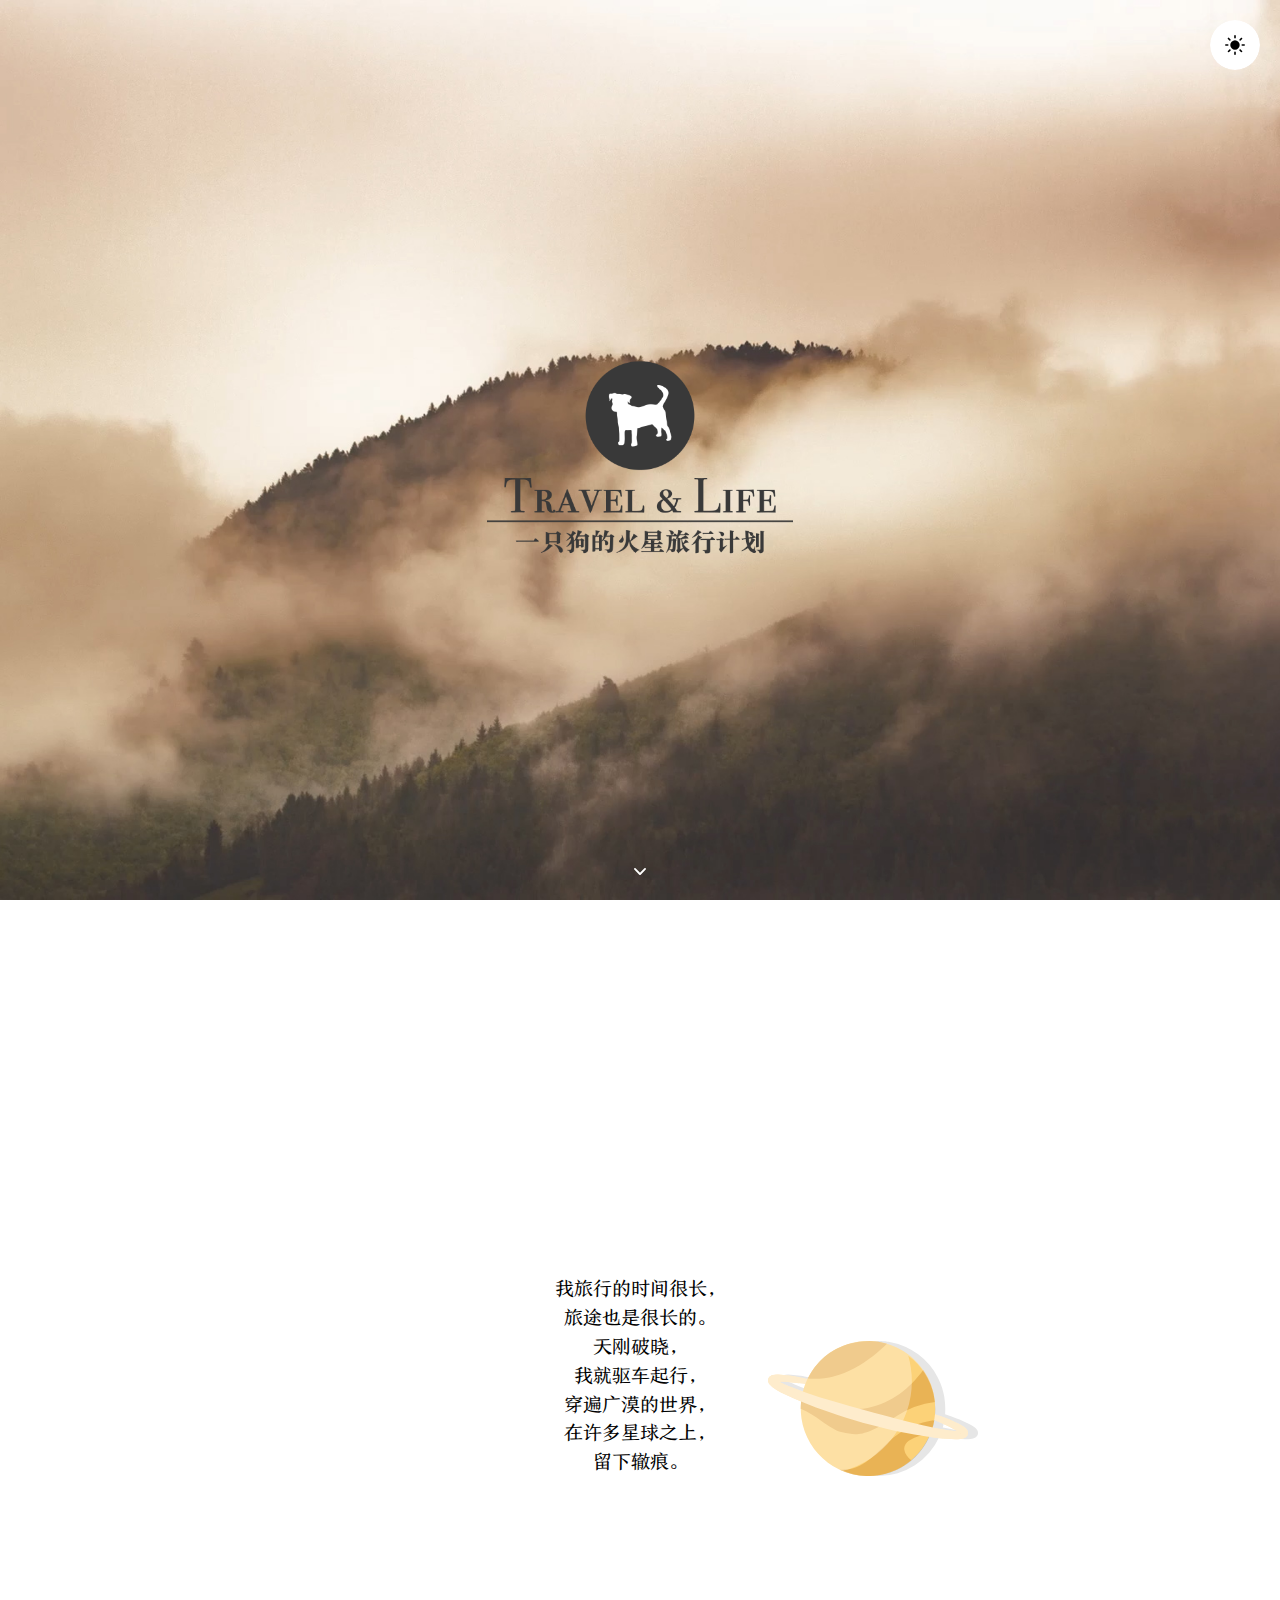
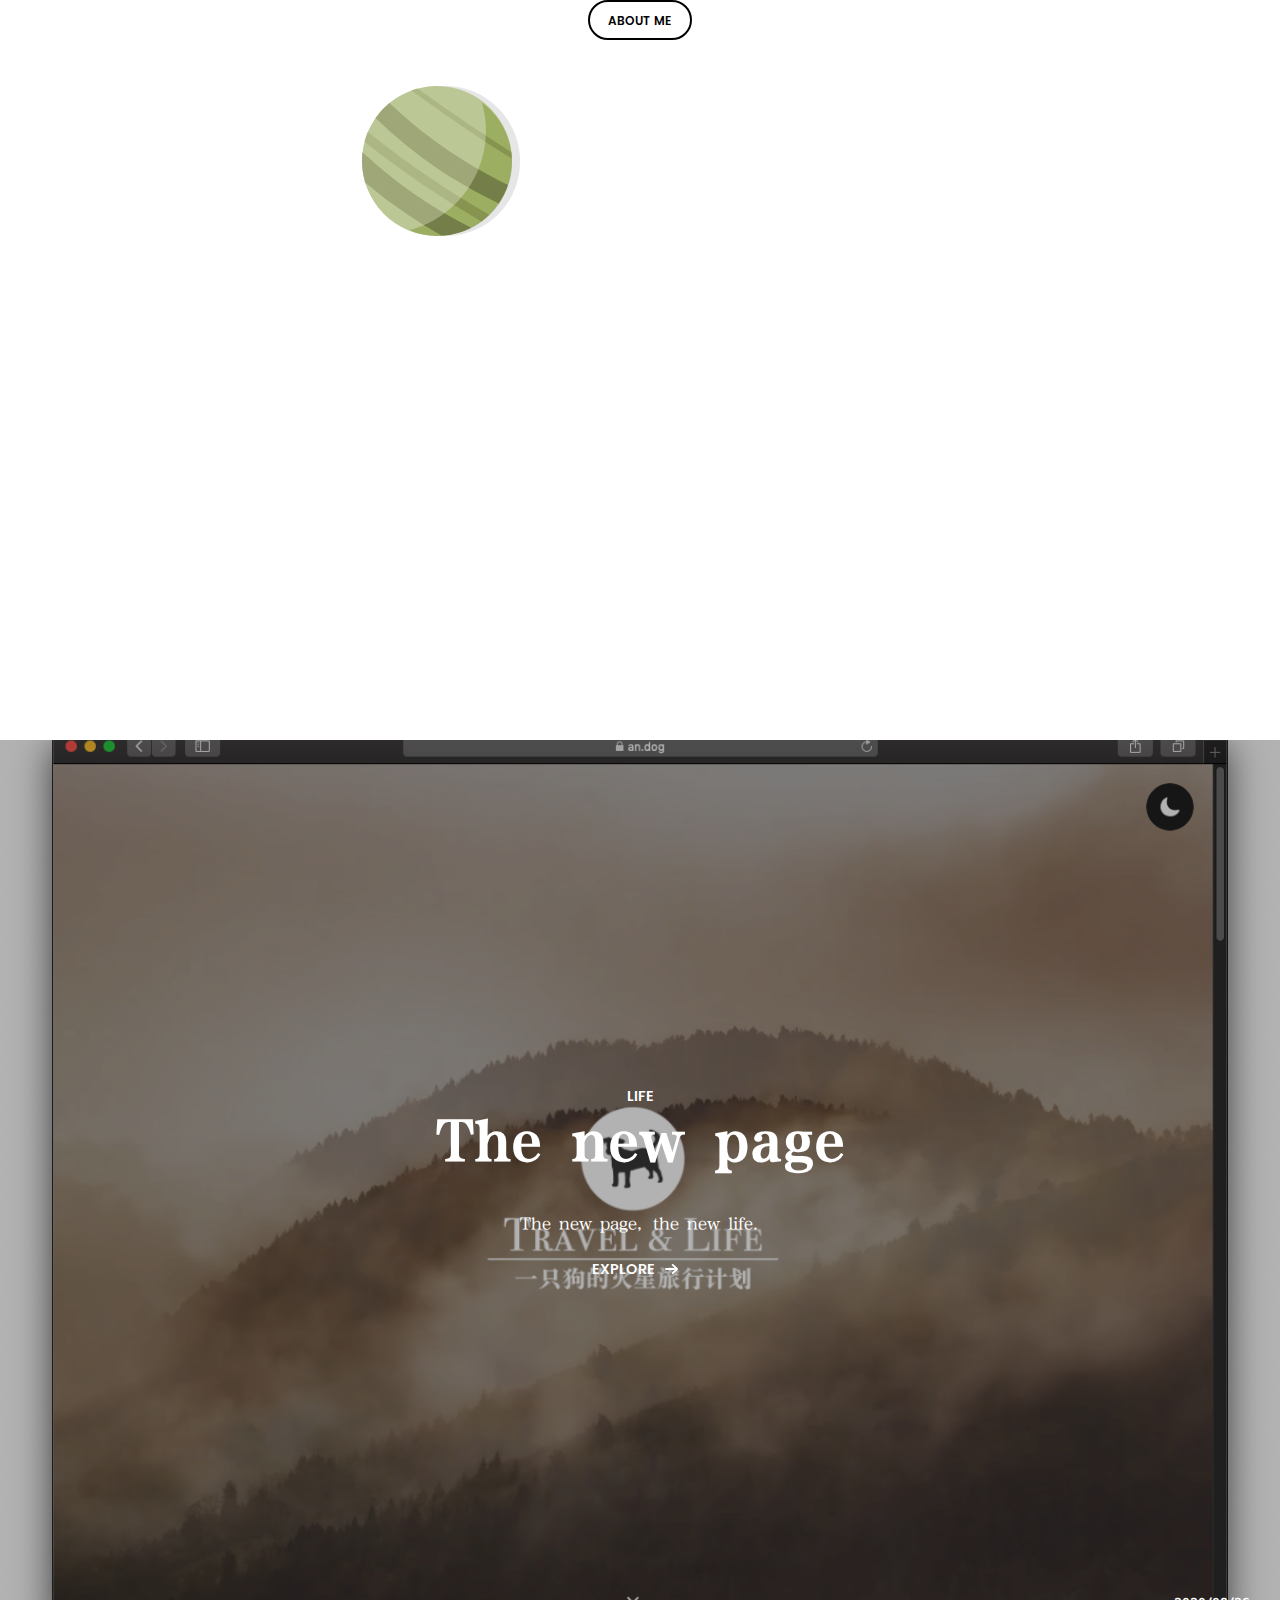
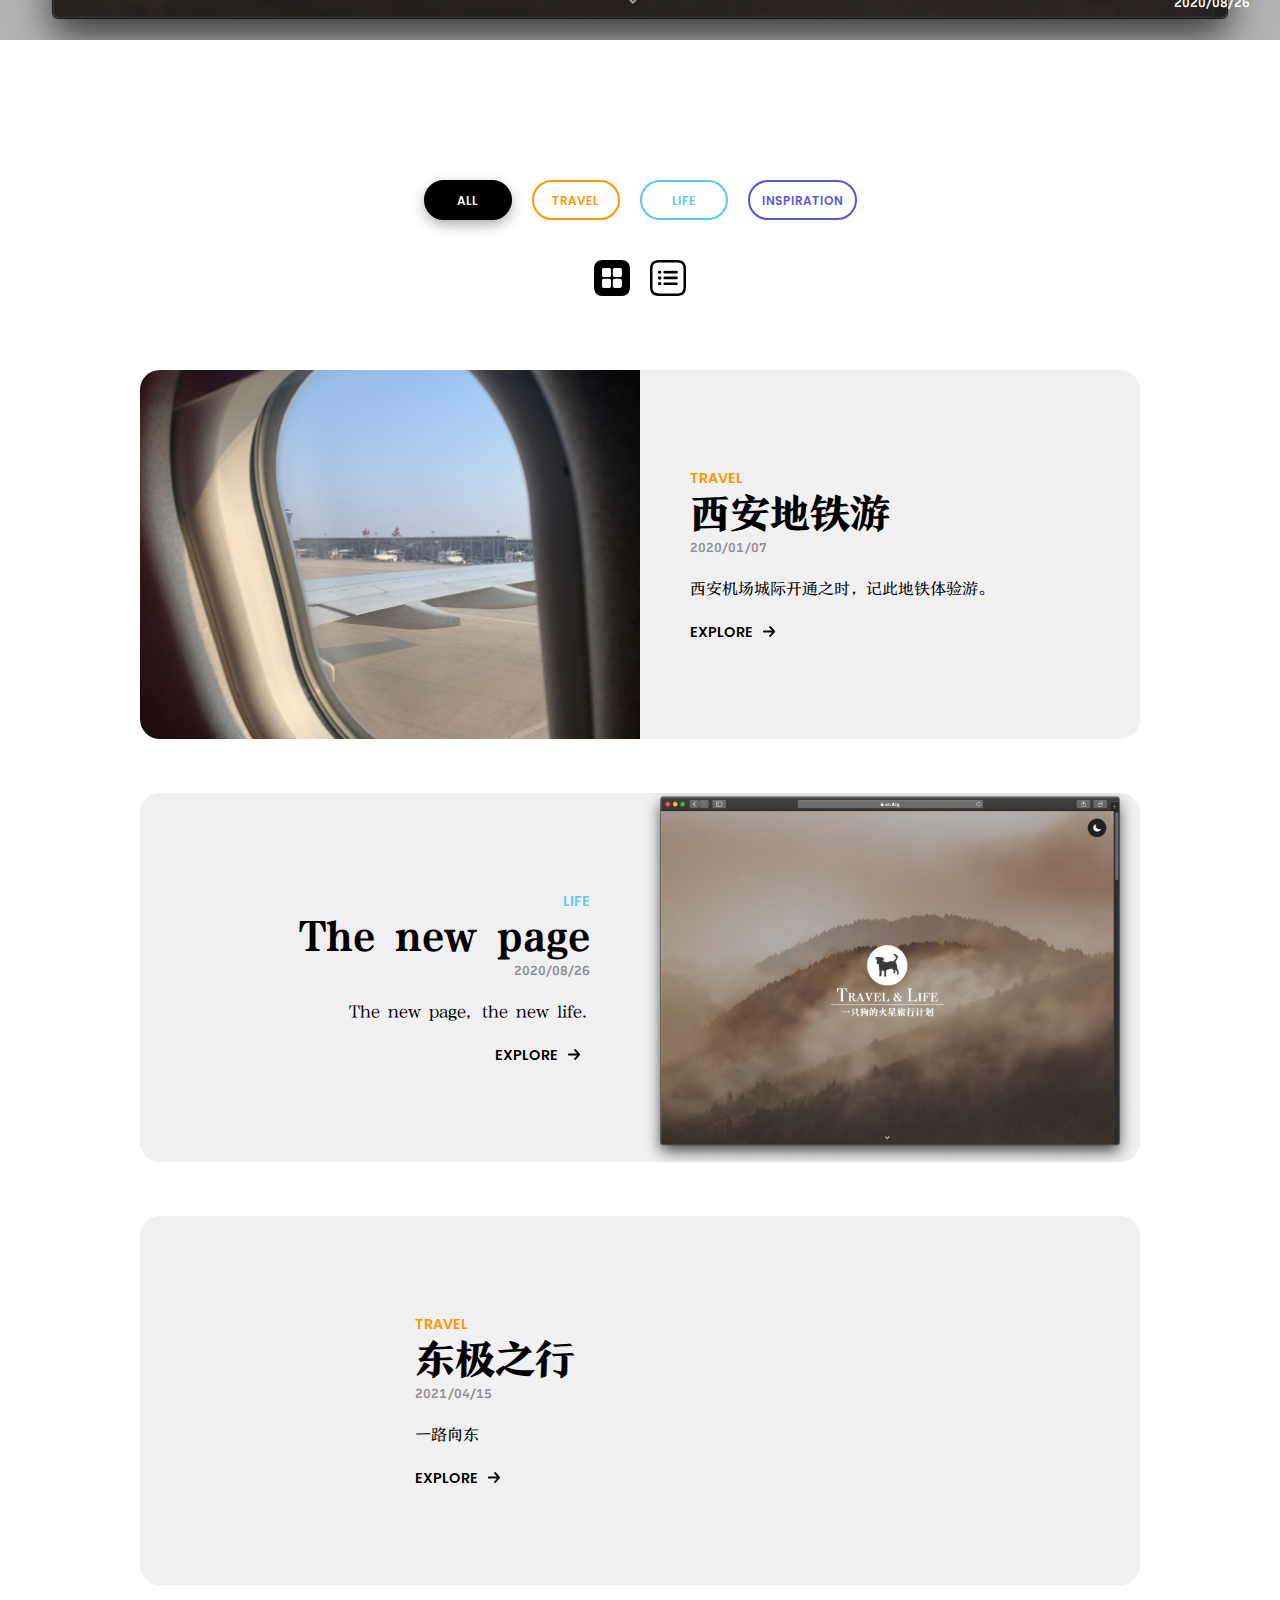
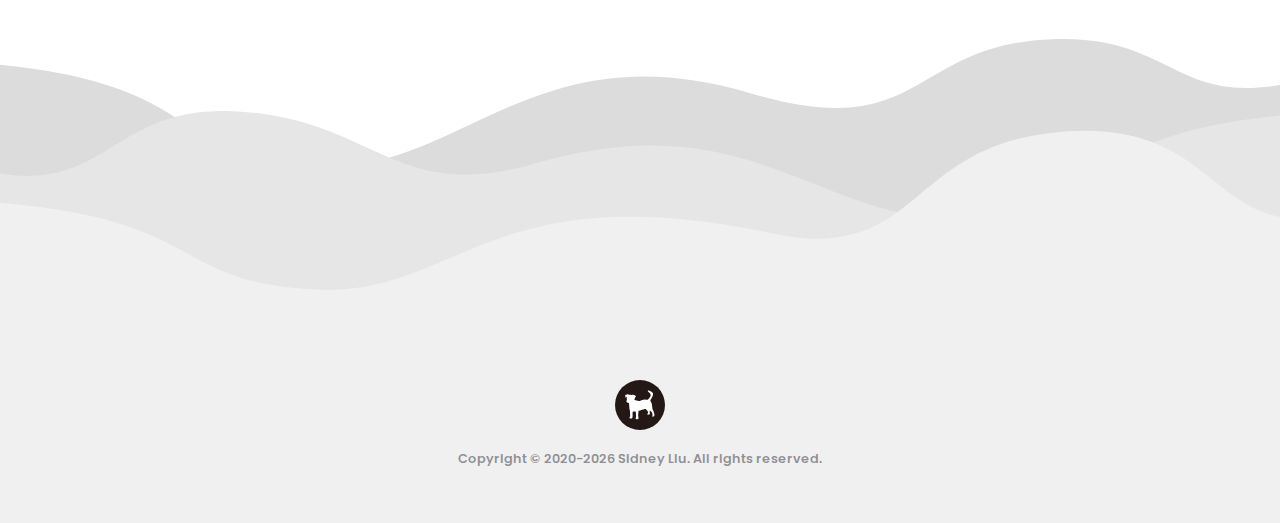
==== commit 84b803ac: "Update classification color" ====
--- a/working/index.html
+++ b/working/index.html
@@ -201,7 +201,7 @@
 </div>
 <div id="blog-div" >
     
-    <div id="blog-0-div" class="cover-style-2 ${reverse_class} blog-class-travel"
+    <div id="blog-0-div" class="cover-style-2  blog-class-travel"
          style="--style2-h-in-w500:  100vh ">
         <hr class="cover-hr" style="opacity:  0 ">
         <a id="blog-0-cover-link" class="cover-image-link transition" href="20200107" style="display:  block ">
@@ -219,14 +219,14 @@
         <a id="blog-0-whole-link" class="cover-whole-link transition" href="20200107"></a>
     </div>
     
-    <div id="blog-1-div" class="cover-style-2 ${reverse_class} blog-class-life"
+    <div id="blog-1-div" class="cover-style-2 reverse blog-class-life"
          style="--style2-h-in-w500:  100vh ">
         <hr class="cover-hr" style="opacity:  1 ">
         <a id="blog-1-cover-link" class="cover-image-link transition" href="20200826" style="display:  block ">
             <img src="content/20200826/res/img1.png" id="blog-1-cover" class="cover-image"/>
         </a>
         <div id="blog-1-text" class="cover-text">
-            <span id="blog-1-class" class="cover-class" style="color: var(--orange)">life</span>
+            <span id="blog-1-class" class="cover-class" style="color: var(--teal)">life</span>
             <a id="blog-1-title" href="20200826" class="cover-title transition">The new page</a>
             <span id="blog-1-date" class="cover-date">2020/08/26</span>
             <a id="blog-1-desc" href="20200826" class="cover-desc transition">The new page, the new life.</a>
@@ -237,7 +237,7 @@
         <a id="blog-1-whole-link" class="cover-whole-link transition" href="20200826"></a>
     </div>
     
-    <div id="blog-2-div" class="cover-style-2 ${reverse_class} blog-class-travel"
+    <div id="blog-2-div" class="cover-style-2  blog-class-travel"
          style="--style2-h-in-w500:  50vh ">
         <hr class="cover-hr" style="opacity:  1 ">
         <a id="blog-2-cover-link" class="cover-image-link transition" href="20210725" style="display:  none ">
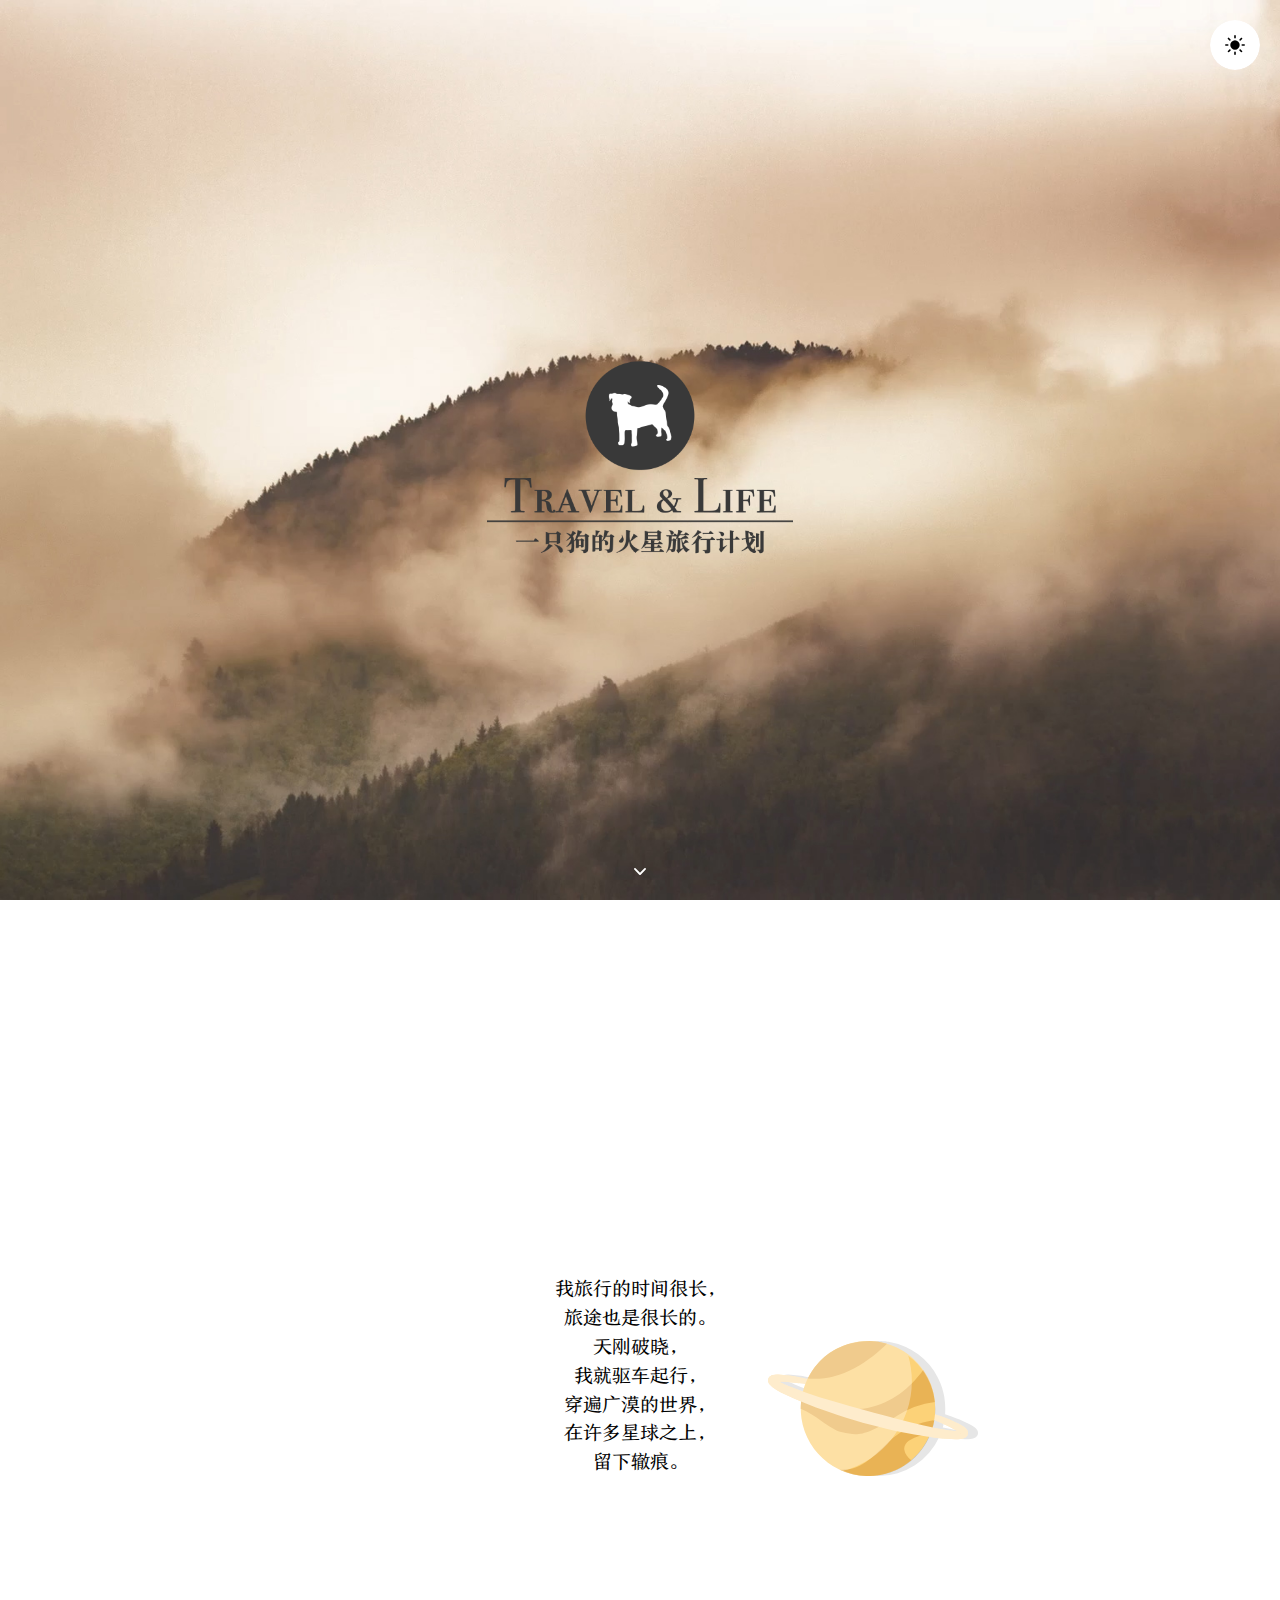
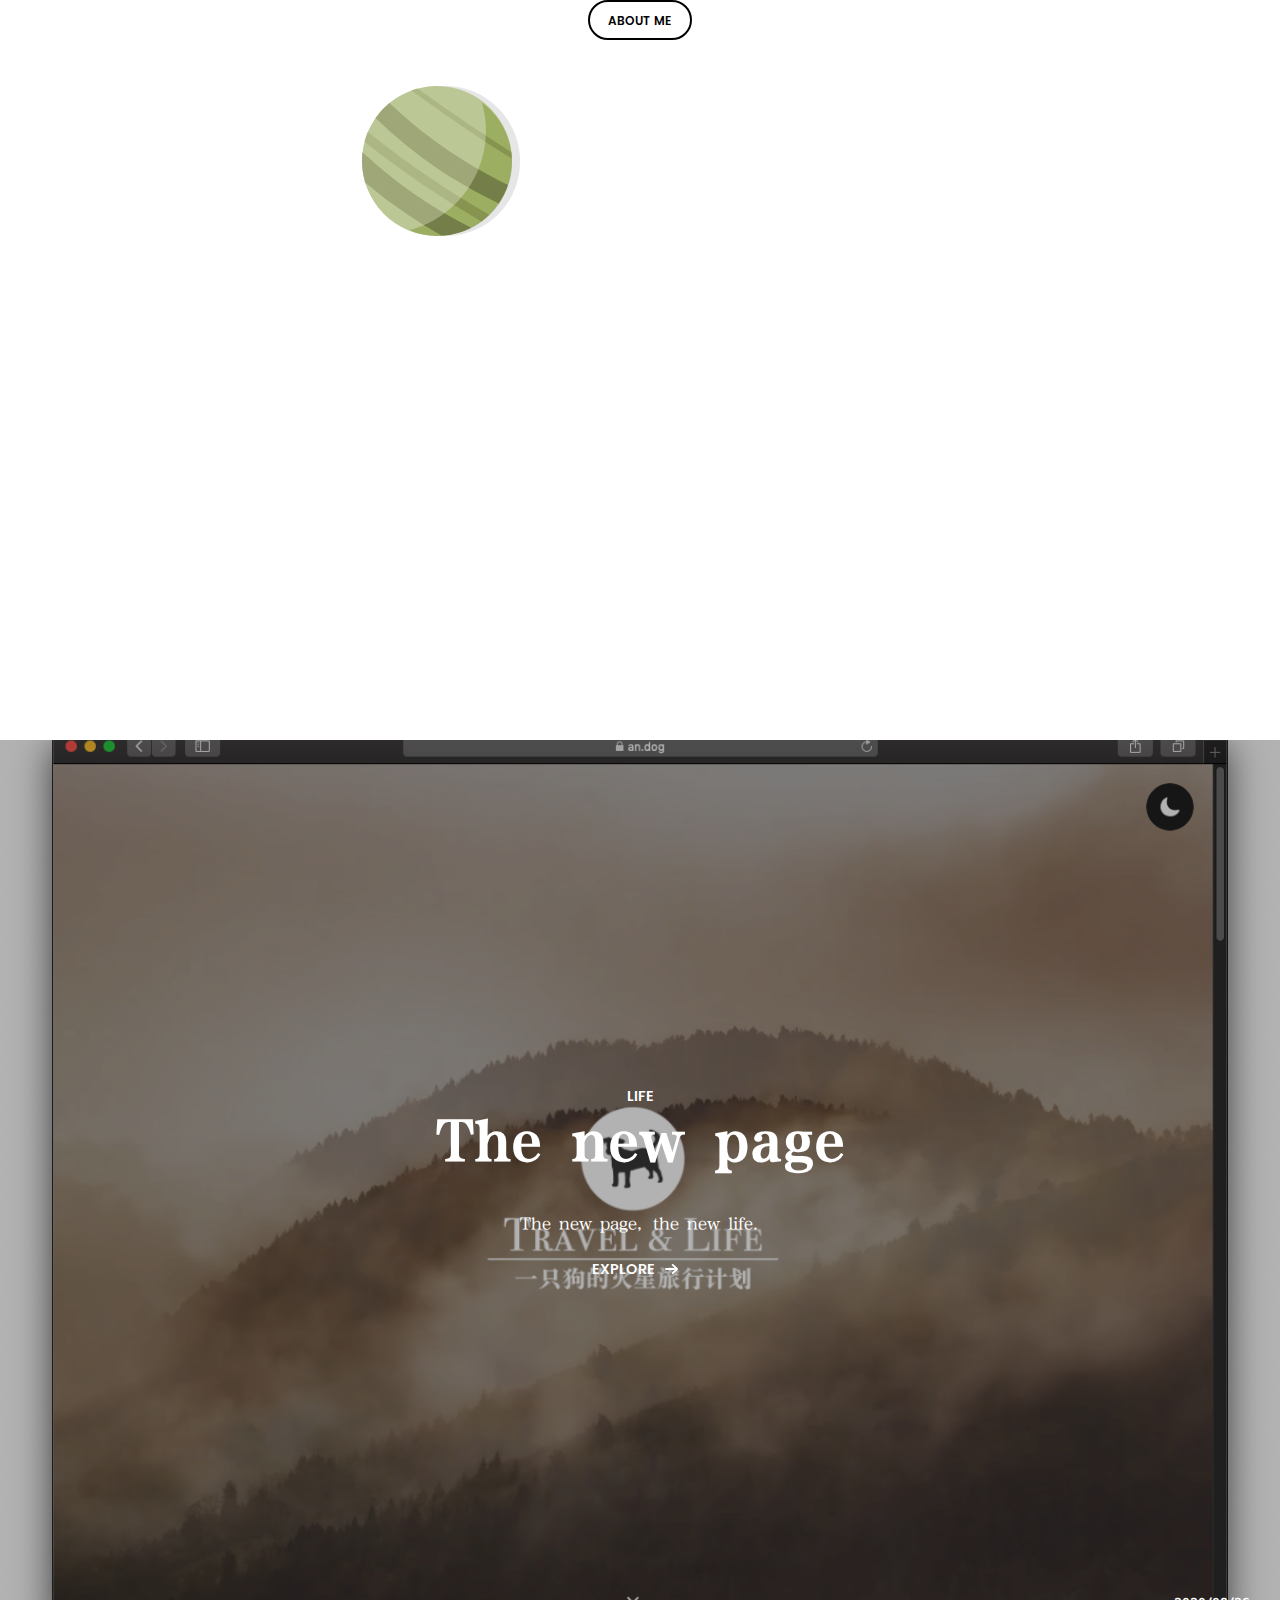
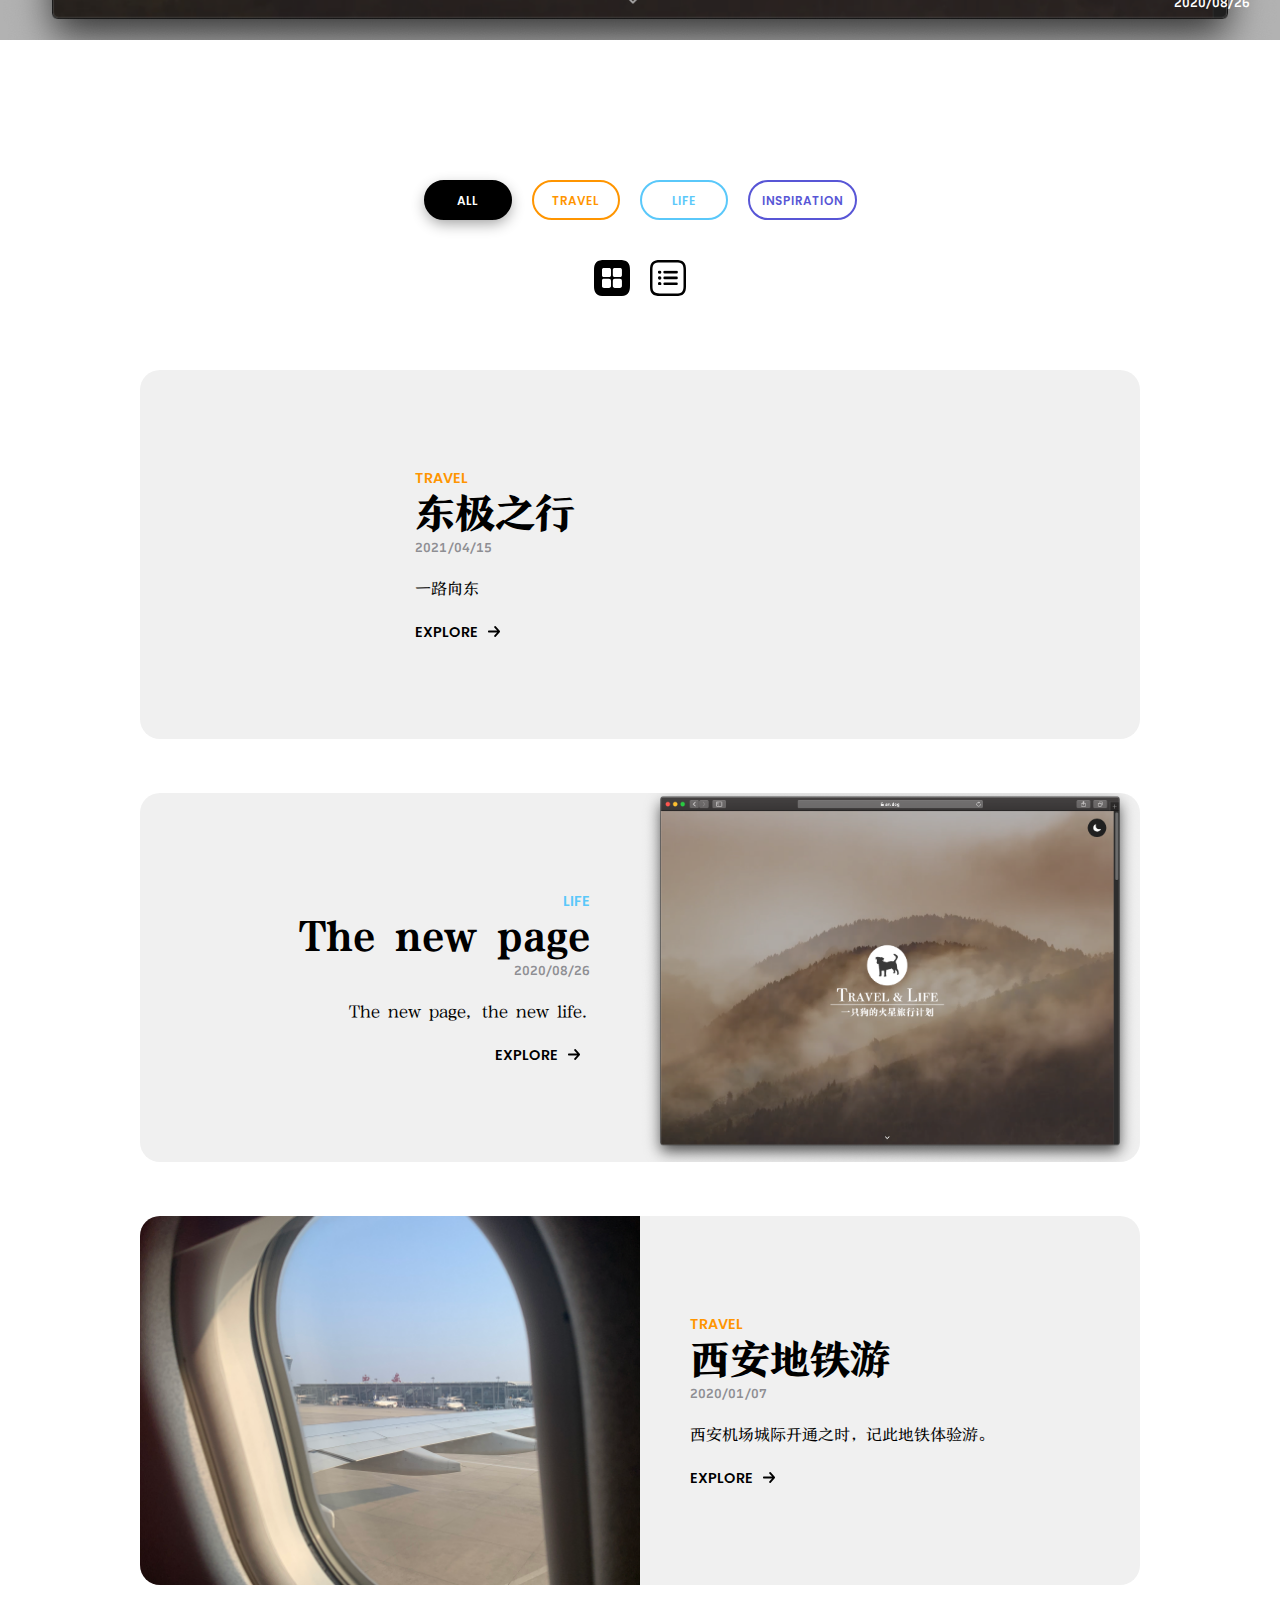
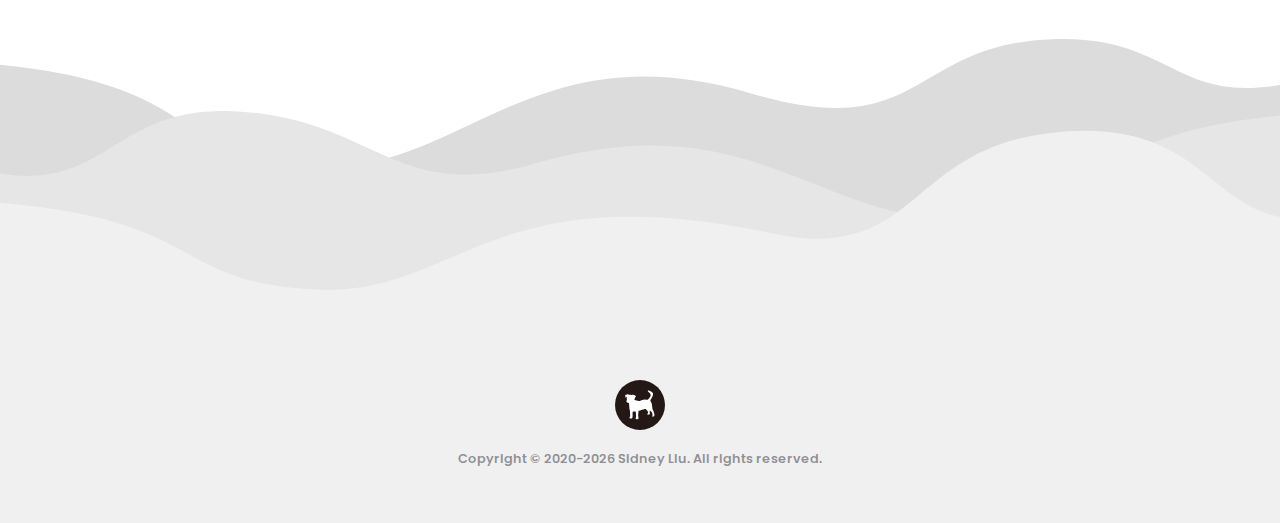
==== commit 54bc77a9: "Update blog sort" ====
--- a/working/index.html
+++ b/working/index.html
@@ -30,11 +30,6 @@
     font-weight: bold;
 }
 
- 
- 
- 
- 
-
 @font-face {
     font-family: Recursive;
     src: url("res/font/Recursive.woff2") format('woff2');
@@ -48,25 +43,11 @@
     src: url("res/font/Poppins.ttf");
     font-weight: 300 1000;
 }
-
- 
- 
- 
- 
- 
-
- 
- 
- 
- 
- 
 </style>
-
 
     <script src="res/js/darkmode.js"></script>
     <script src="res/js/loading.js"></script>
-    <script src="res/js/read.js"></script>
-    <script src="res/js/home.js"></script>
+    <script src="res/js/home_welcome_scroll.js"></script>
     <link rel="preload" href="res/font/FZYanSJW.woff2" as="font">
     <link rel="preload" href="res/font/FZYanSJWBold.woff2" as="font">
     <link rel="stylesheet" type="text/css" href="res/css/darkmode.css"/>
@@ -202,27 +183,27 @@
 <div id="blog-div" >
     
     <div id="blog-0-div" class="cover-style-2  blog-class-travel"
-         style="--style2-h-in-w500:  100vh ">
-        <hr class="cover-hr" style="opacity:  0 ">
-        <a id="blog-0-cover-link" class="cover-image-link transition" href="20200107" style="display:  block ">
-            <img src="content/20200107/res/img1.jpeg" id="blog-0-cover" class="cover-image"/>
+         style="--style2-h-in-w500: 50vh">
+        <hr class="cover-hr" style="opacity: 0">
+        <a id="blog-0-cover-link" class="cover-image-link transition" href="20210725" style="display: none">
+            <img src="" id="blog-0-cover" class="cover-image"/>
         </a>
         <div id="blog-0-text" class="cover-text">
             <span id="blog-0-class" class="cover-class" style="color: var(--orange)">travel</span>
-            <a id="blog-0-title" href="20200107" class="cover-title transition">西安地铁游</a>
-            <span id="blog-0-date" class="cover-date">2020/01/07</span>
-            <a id="blog-0-desc" href="20200107" class="cover-desc transition">西安机场城际开通之时，记此地铁体验游。</a>
-            <a id="blog-0-link" href="20200107" class="cover-link transition">EXPLORE
+            <a id="blog-0-title" href="20210725" class="cover-title transition">东极之行</a>
+            <span id="blog-0-date" class="cover-date">2021/04/15</span>
+            <a id="blog-0-desc" href="20210725" class="cover-desc transition">一路向东</a>
+            <a id="blog-0-link" href="20210725" class="cover-link transition">EXPLORE
                 <img src="res/home/arrow_right.svg" id="blog-0-link-img" class="cover-link-img"/>
             </a>
         </div>
-        <a id="blog-0-whole-link" class="cover-whole-link transition" href="20200107"></a>
+        <a id="blog-0-whole-link" class="cover-whole-link transition" href="20210725"></a>
     </div>
     
     <div id="blog-1-div" class="cover-style-2 reverse blog-class-life"
-         style="--style2-h-in-w500:  100vh ">
-        <hr class="cover-hr" style="opacity:  1 ">
-        <a id="blog-1-cover-link" class="cover-image-link transition" href="20200826" style="display:  block ">
+         style="--style2-h-in-w500: 100vh">
+        <hr class="cover-hr" style="opacity: 1">
+        <a id="blog-1-cover-link" class="cover-image-link transition" href="20200826" style="display: block">
             <img src="content/20200826/res/img1.png" id="blog-1-cover" class="cover-image"/>
         </a>
         <div id="blog-1-text" class="cover-text">
@@ -238,21 +219,21 @@
     </div>
     
     <div id="blog-2-div" class="cover-style-2  blog-class-travel"
-         style="--style2-h-in-w500:  50vh ">
-        <hr class="cover-hr" style="opacity:  1 ">
-        <a id="blog-2-cover-link" class="cover-image-link transition" href="20210725" style="display:  none ">
-            <img src="" id="blog-2-cover" class="cover-image"/>
+         style="--style2-h-in-w500: 100vh">
+        <hr class="cover-hr" style="opacity: 1">
+        <a id="blog-2-cover-link" class="cover-image-link transition" href="20200107" style="display: block">
+            <img src="content/20200107/res/img1.jpeg" id="blog-2-cover" class="cover-image"/>
         </a>
         <div id="blog-2-text" class="cover-text">
             <span id="blog-2-class" class="cover-class" style="color: var(--orange)">travel</span>
-            <a id="blog-2-title" href="20210725" class="cover-title transition">东极之行</a>
-            <span id="blog-2-date" class="cover-date">2021/04/15</span>
-            <a id="blog-2-desc" href="20210725" class="cover-desc transition">一路向东</a>
-            <a id="blog-2-link" href="20210725" class="cover-link transition">EXPLORE
+            <a id="blog-2-title" href="20200107" class="cover-title transition">西安地铁游</a>
+            <span id="blog-2-date" class="cover-date">2020/01/07</span>
+            <a id="blog-2-desc" href="20200107" class="cover-desc transition">西安机场城际开通之时，记此地铁体验游。</a>
+            <a id="blog-2-link" href="20200107" class="cover-link transition">EXPLORE
                 <img src="res/home/arrow_right.svg" id="blog-2-link-img" class="cover-link-img"/>
             </a>
         </div>
-        <a id="blog-2-whole-link" class="cover-whole-link transition" href="20210725"></a>
+        <a id="blog-2-whole-link" class="cover-whole-link transition" href="20200107"></a>
     </div>
     
 </div>
@@ -282,8 +263,7 @@
 
 </body>
 
-<script src="res/js/generate_blog_html.js"></script>
 <script src="res/js/loading_transition.js"></script>
-<script src="res/js/home_foot.js"></script>
+<script src="res/js/home.js"></script>
 <script src="res/js/touch.js"></script>
 </html>
